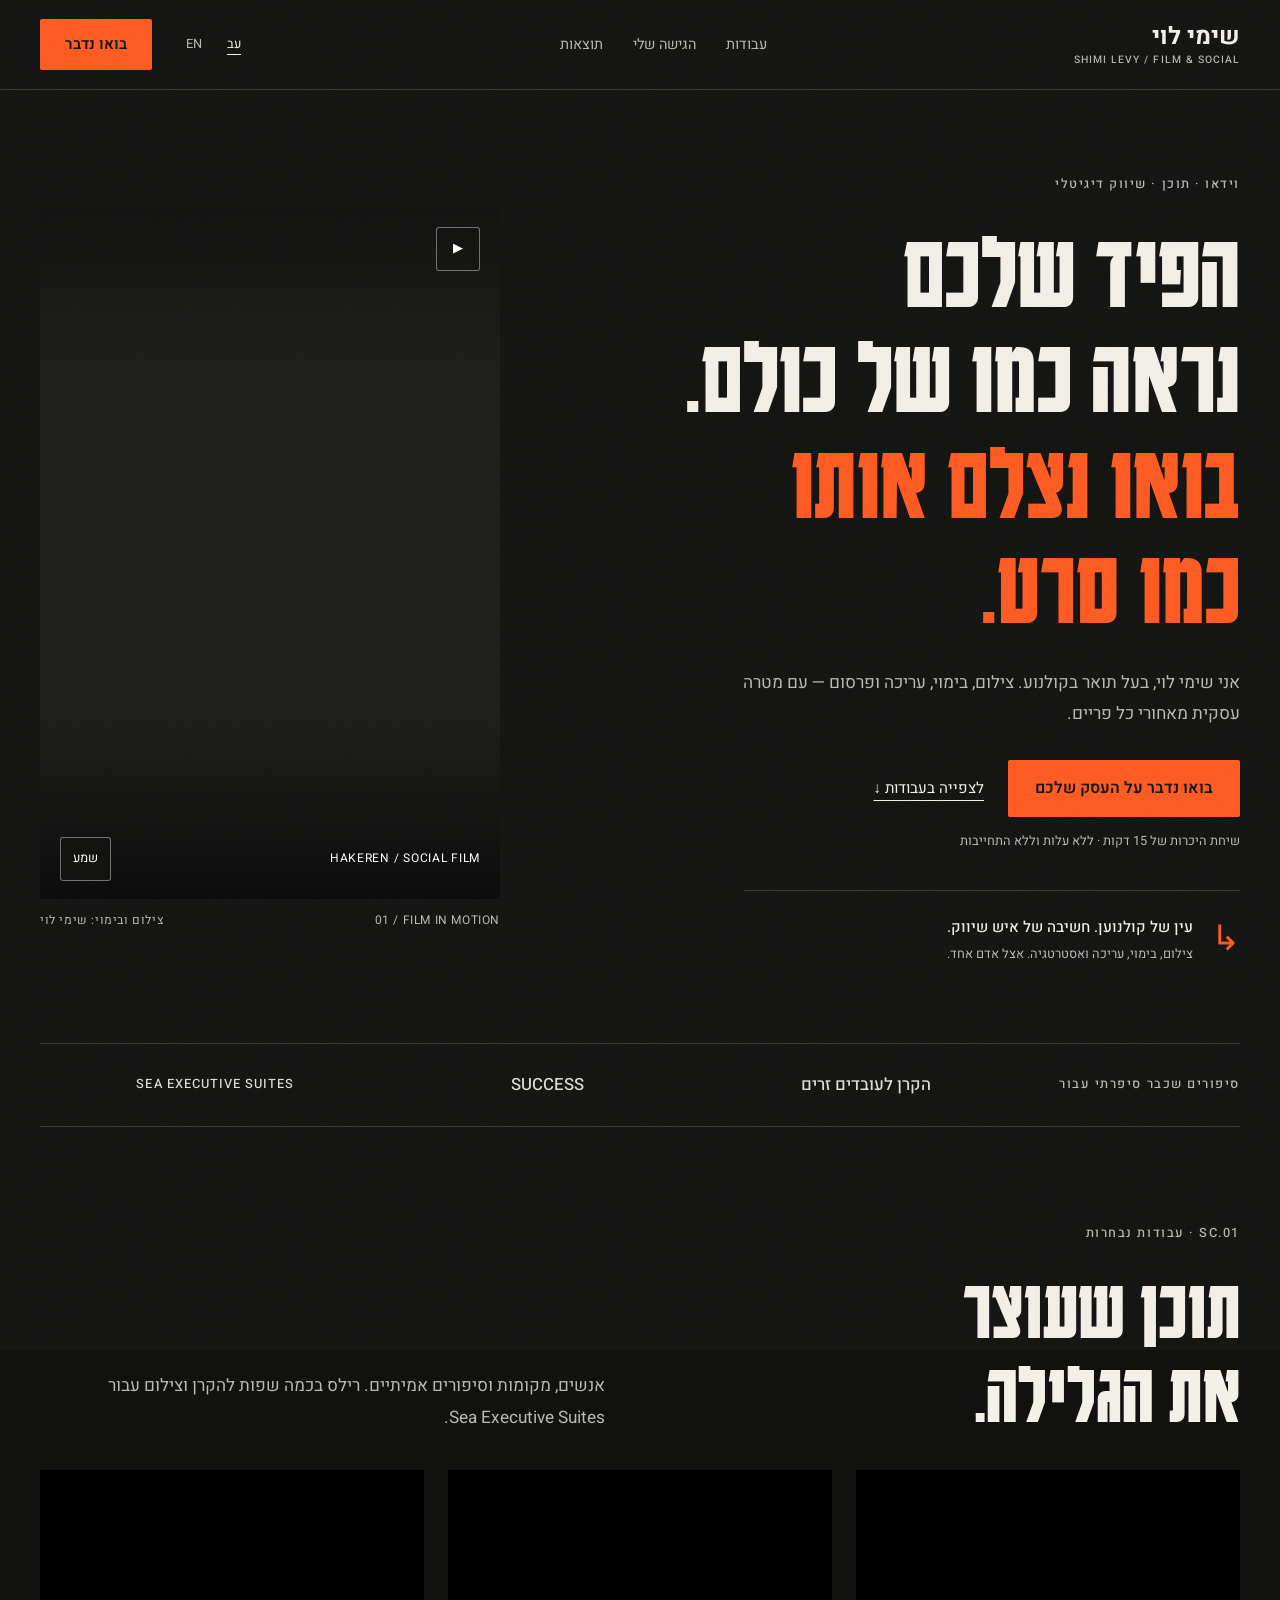
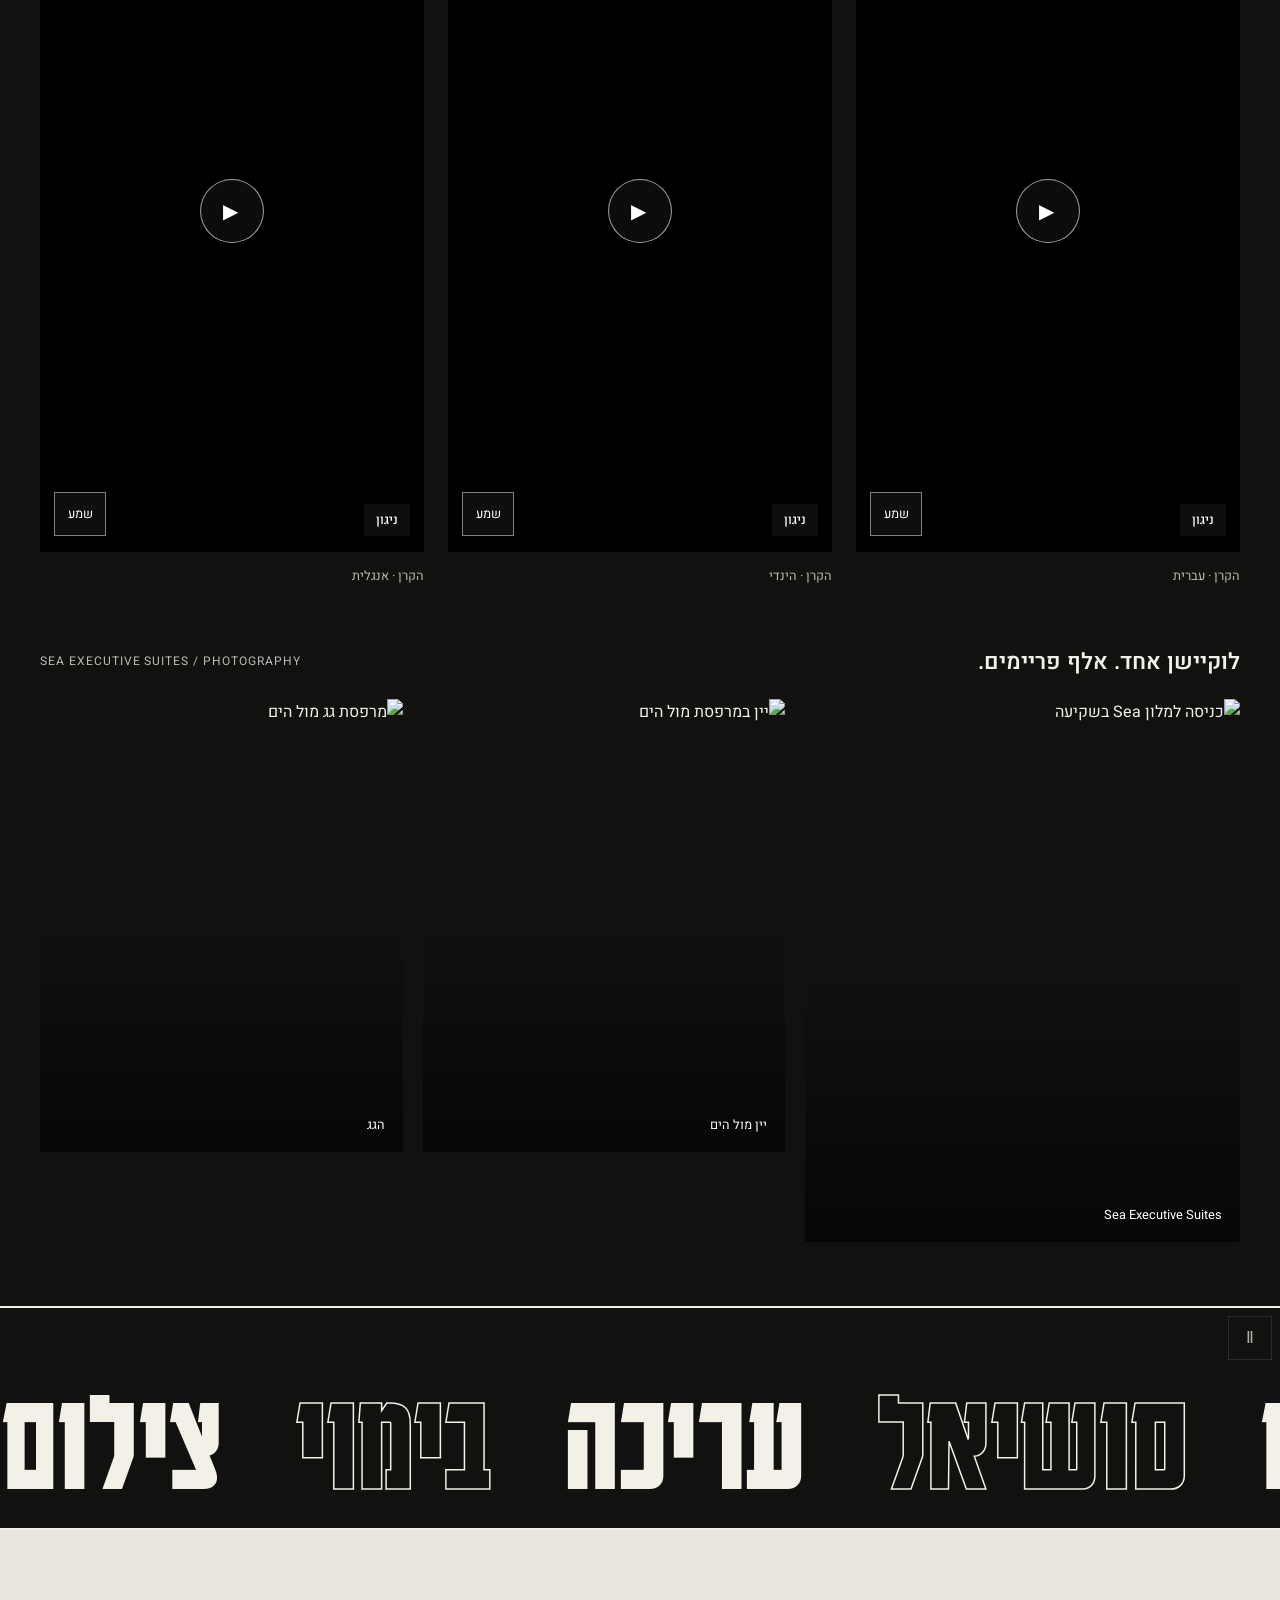
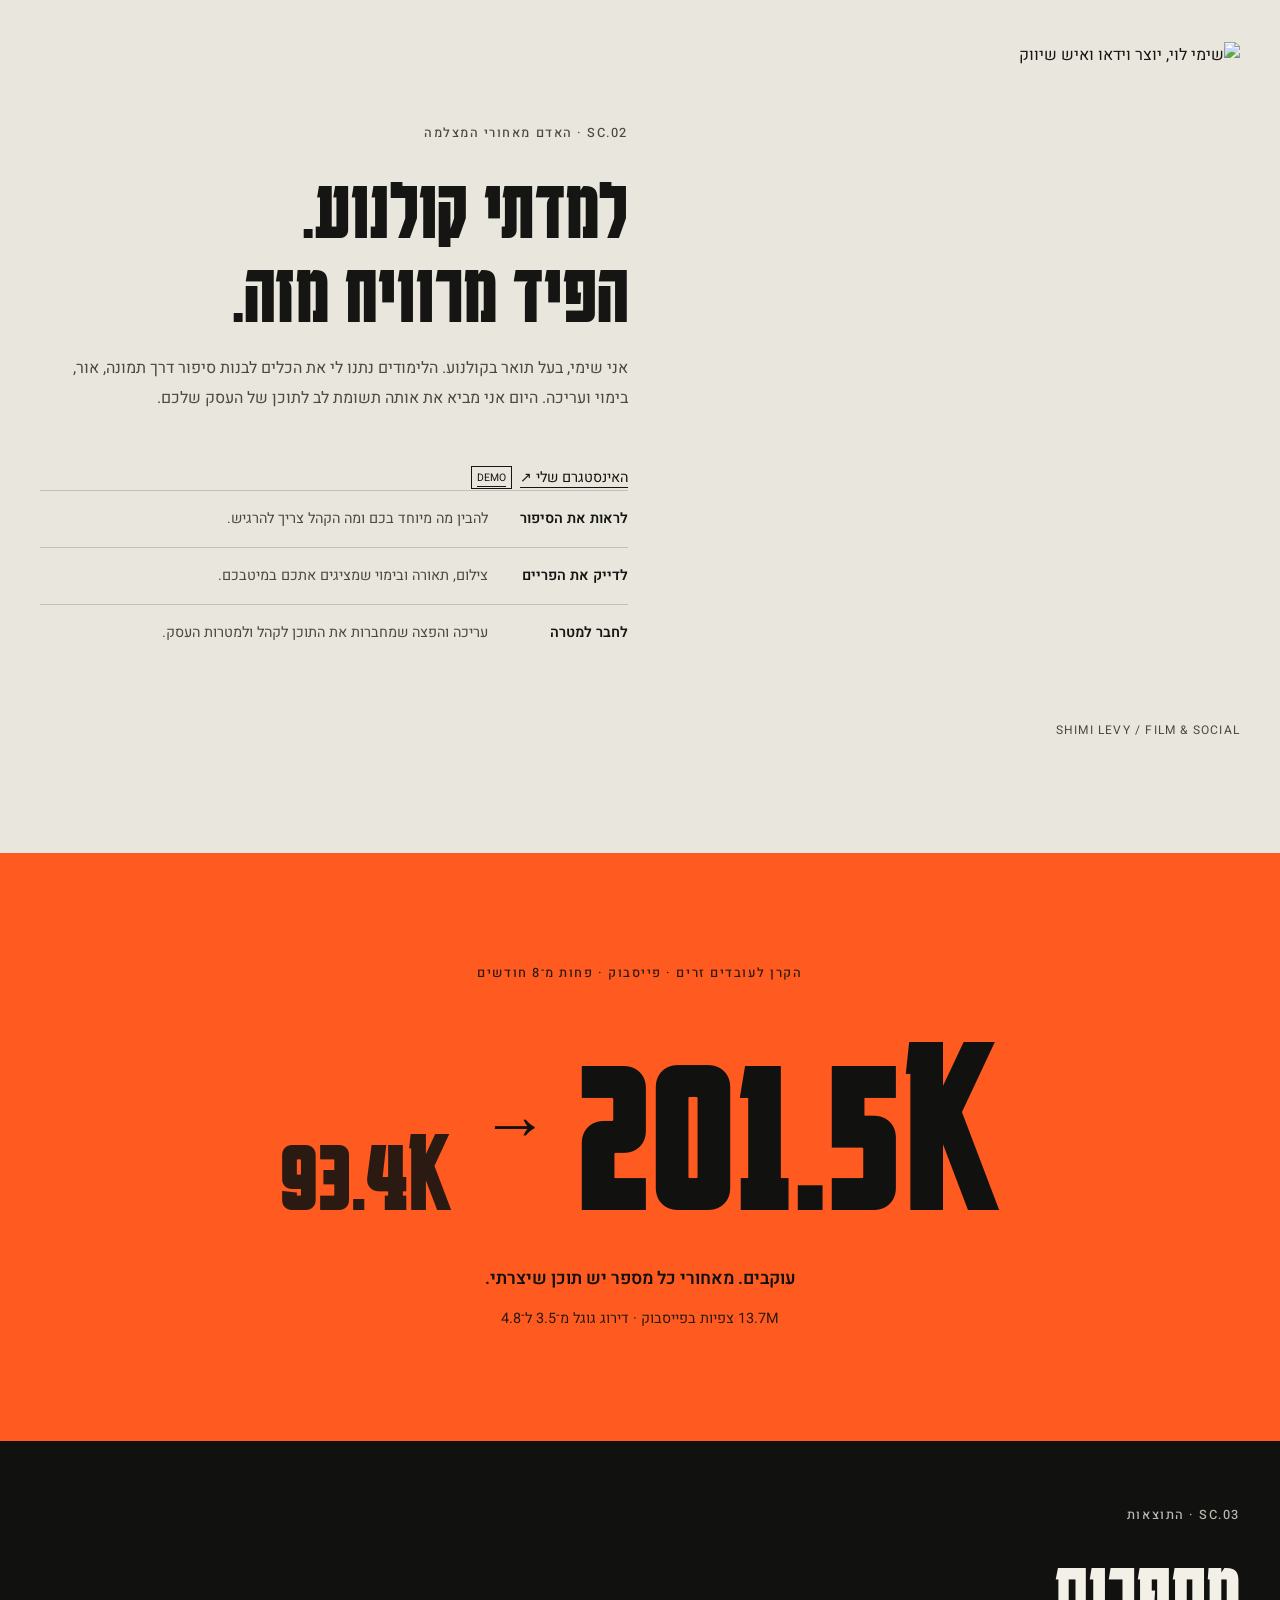
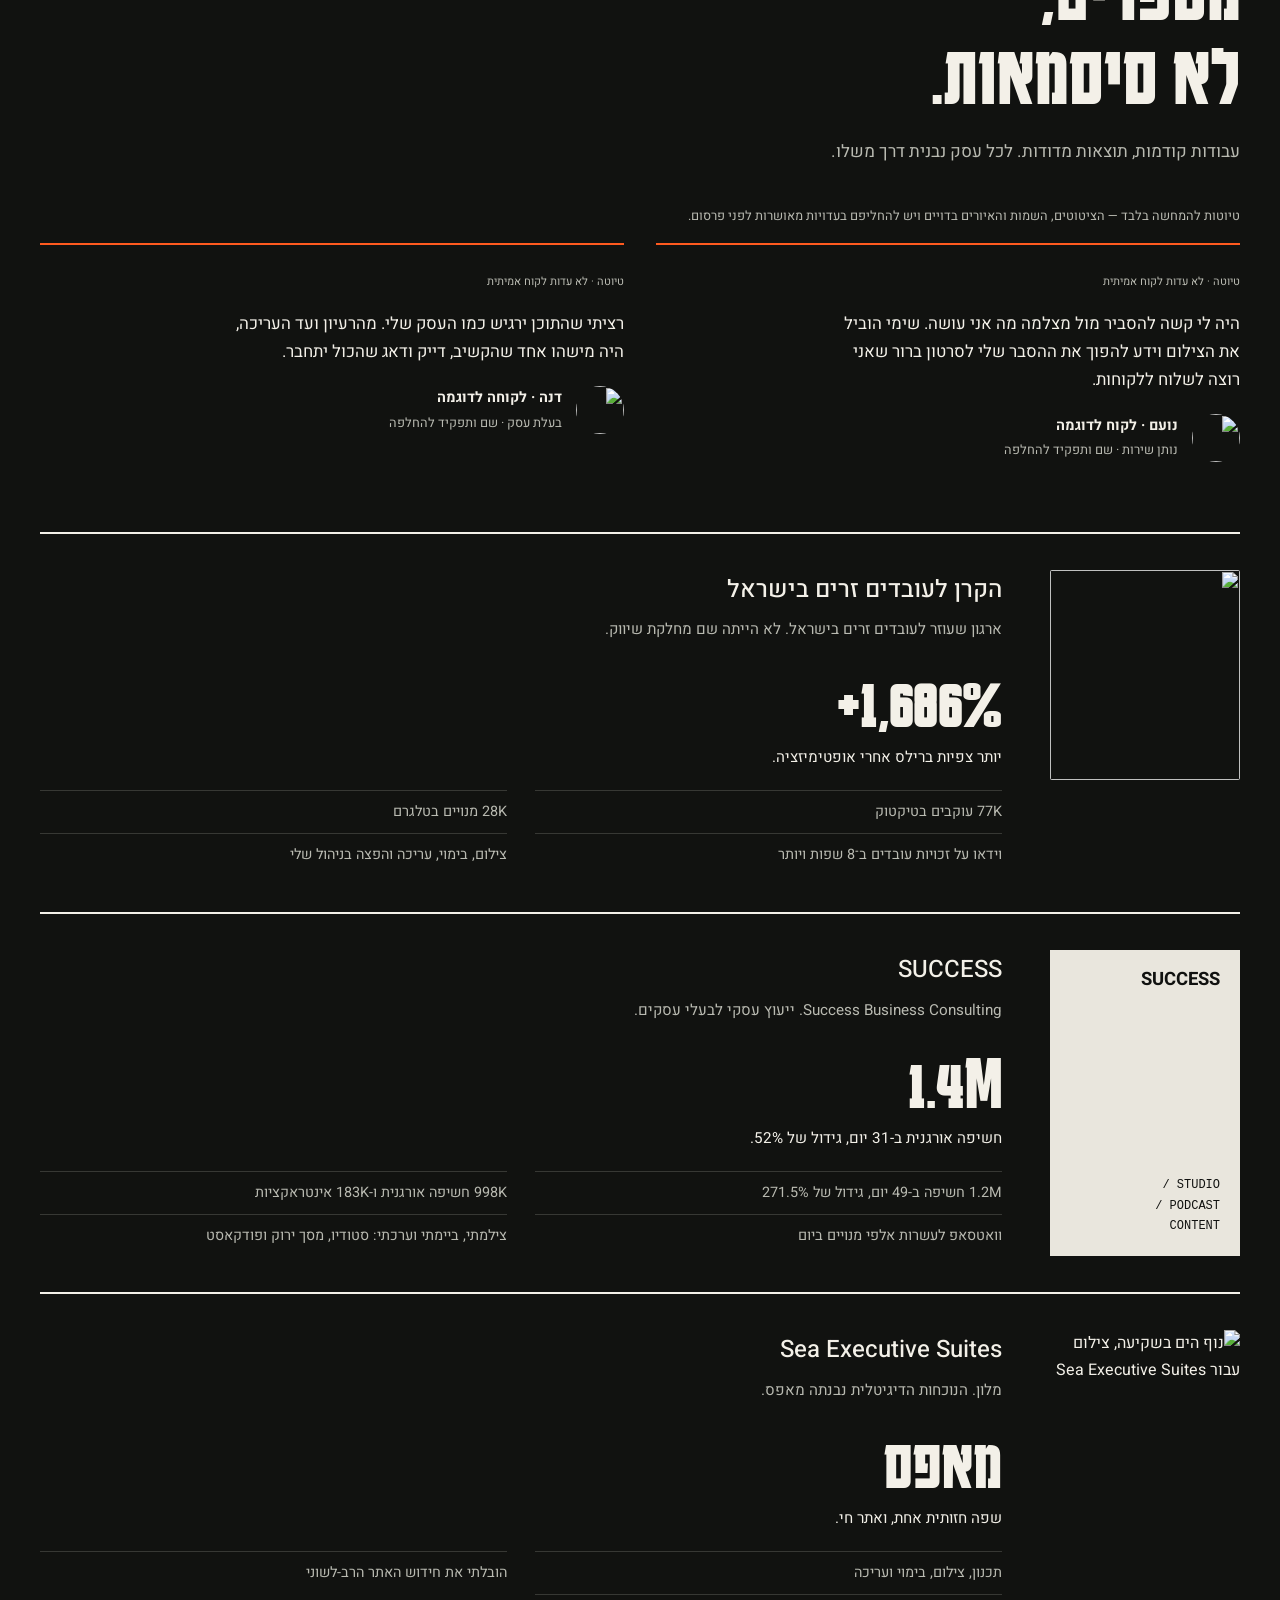
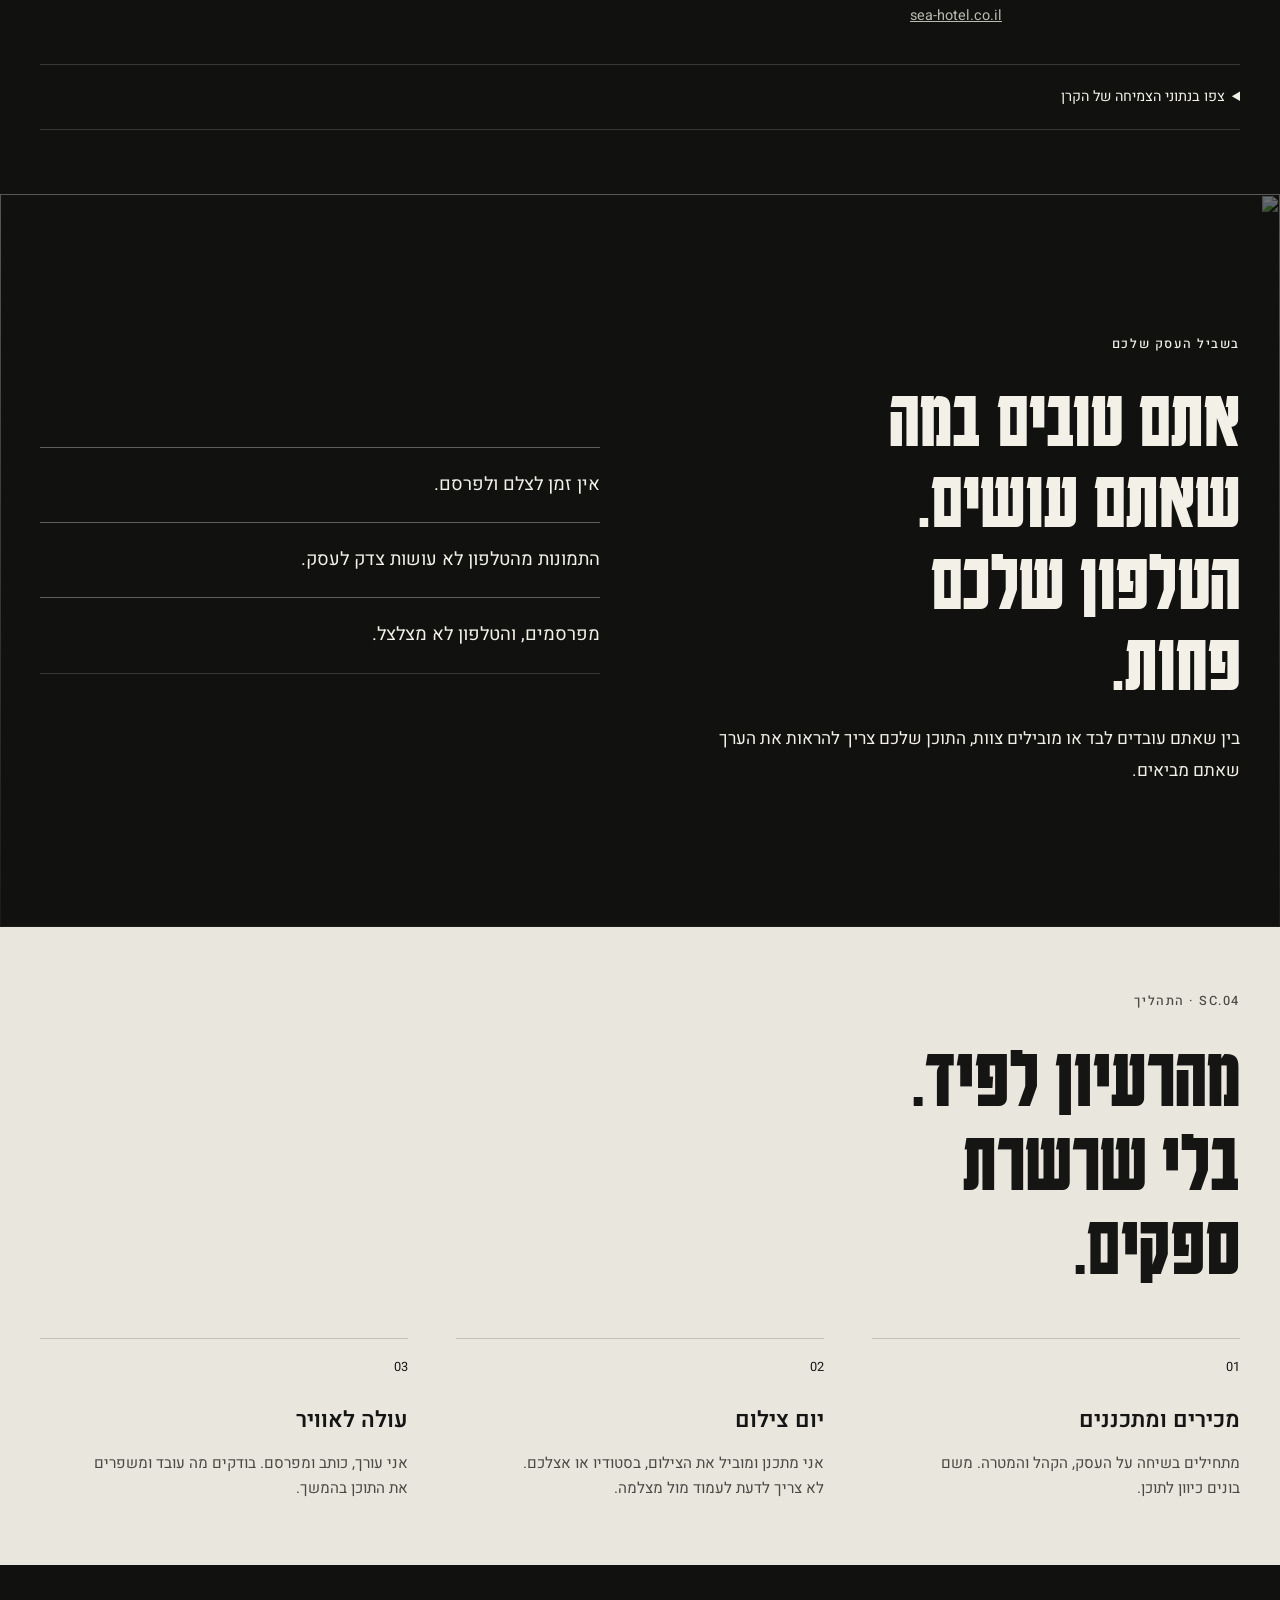
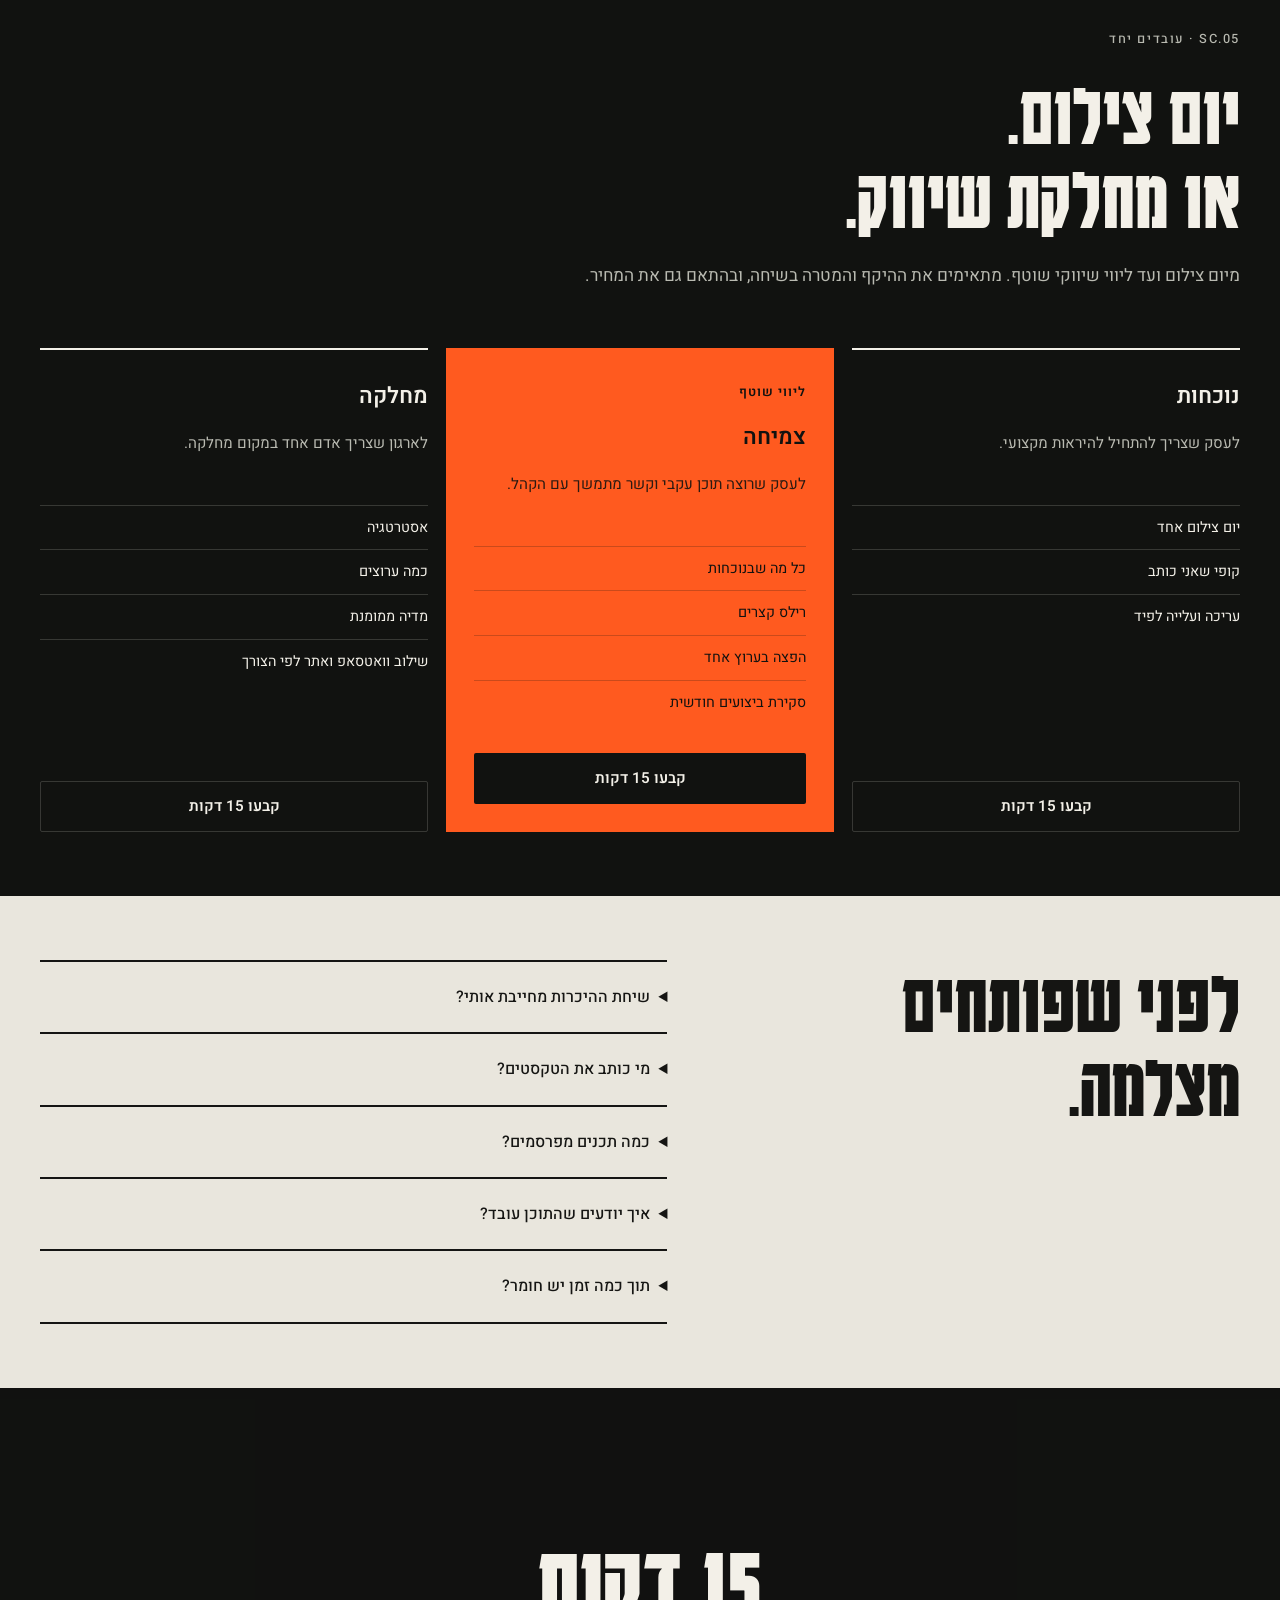
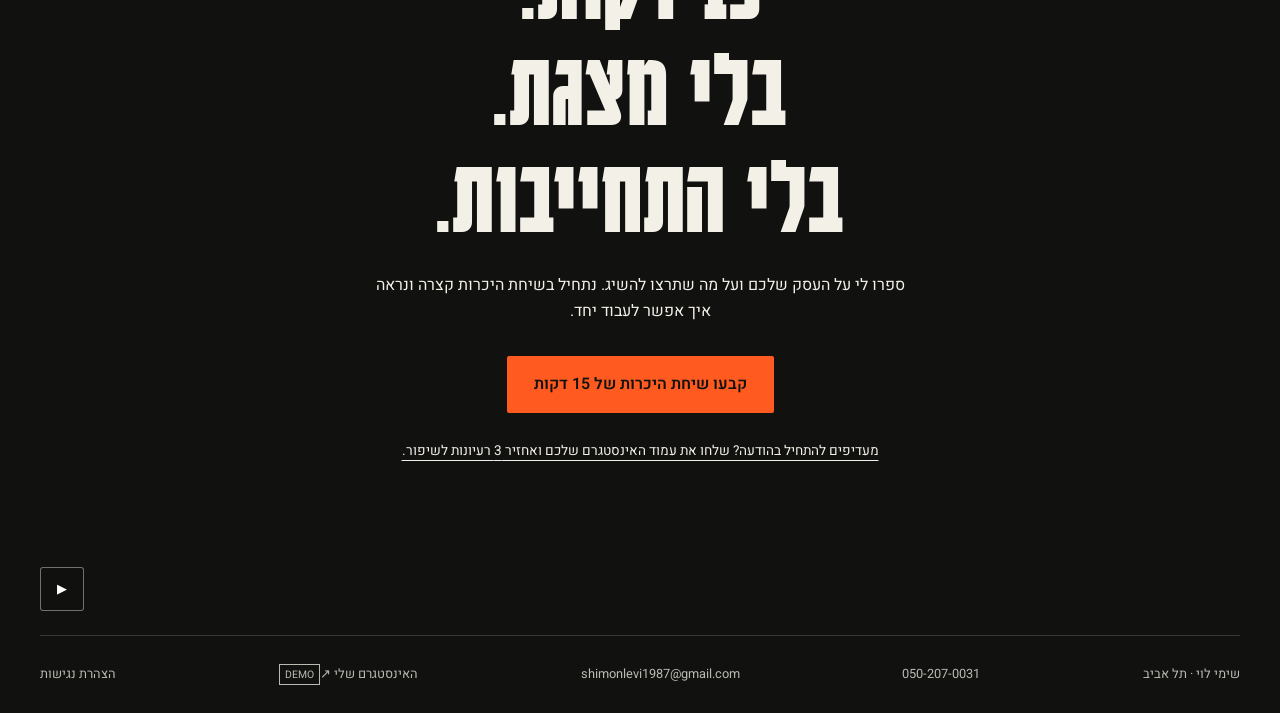
==== index.html @ 393f108b "Add bilingual cinematic portfolio landing page" ====
<!DOCTYPE html>
<html lang="he" dir="rtl">
  <head>
    <meta charset="utf-8" />
    <meta name="viewport" content="width=device-width, initial-scale=1" />
    <title>שימי לוי — בואו נצלם את הפיד כמו סרט</title>
    <meta
      name="description"
      content="שימי לוי, בעל תואר בקולנוע. וידאו איכותי ושיווק דיגיטלי לעצמאים, עסקים וארגונים. קבעו שיחת היכרות של 15 דקות."
    />
    <meta property="og:title" content="שימי לוי — בואו נצלם את הפיד כמו סרט" />
    <meta property="og:description" content="בעל תואר בקולנוע. צילום, עריכה ושיווק לעצמאים, עסקים וארגונים. שיחת היכרות של 15 דקות." />
<!-- SITE_META_START -->
<meta property="og:image" content="https://itaydile3.github.io/shimi/assets/og.jpg" />
<meta name="twitter:image" content="https://itaydile3.github.io/shimi/assets/og.jpg" />
<meta property="og:url" content="https://itaydile3.github.io/shimi/" />
<link rel="canonical" href="https://itaydile3.github.io/shimi/" />
<link rel="apple-touch-icon" sizes="180x180" href="apple-touch-icon.png" />
<!-- SITE_META_END -->
    <meta property="og:image:width" content="1200" />
    <meta property="og:image:height" content="630" />
    <meta property="og:locale" content="he_IL" />
    <meta name="twitter:card" content="summary_large_image" />
    <script type="application/ld+json">
      {
        "@context": "https://schema.org",
        "@type": "ProfessionalService",
        "name": "שימי לוי",
        "areaServed": "תל אביב",
        "telephone": "+972502070031",
        "email": "shimonlevi1987@gmail.com"
      }
    </script>
    <link rel="icon" href="favicon.svg" type="image/svg+xml" />
    <link rel="preconnect" href="https://fonts.googleapis.com" />
    <link rel="preconnect" href="https://fonts.gstatic.com" crossorigin />
    <link
      href="https://fonts.googleapis.com/css2?family=Heebo:wght@400;500;600&family=Karantina:wght@400;700&display=swap"
      rel="stylesheet"
    />
    <link rel="preload" as="image" href="assets/hero-poster.webp" type="image/webp" />
    <link rel="stylesheet" href="styles.css?v=15" />
    <script>
      document.documentElement.classList.add("js");
      try {
        if (localStorage.getItem("shimi-lang") === "en") {
          document.documentElement.lang = "en";
          document.documentElement.dir = "ltr";
        }
      } catch (e) {}
    </script>
<!-- SITE_CONFIG_START -->
<script id="site-config" type="application/json">{"demo": true, "analytics": {"ga4Id": "G-DEMO000000", "metaPixelId": "000000000000000", "clarityId": "DEMO000000"}}</script>
<!-- SITE_CONFIG_END -->
  </head>
  <body>
    <a class="skip" href="#main" data-he="לתוכן" data-en="Skip to content">לתוכן</a>
    <header class="mast">
      <a class="brand" href="#hero"><span data-he="שימי לוי" data-en="Shimi Levy">שימי לוי</span><span class="brand-sub">SHIMI LEVY / FILM &amp; SOCIAL</span></a>
      <nav class="mast-nav" aria-label="ניווט ראשי" data-label-he="ניווט ראשי" data-label-en="Main navigation">
        <a href="#work" data-he="עבודות" data-en="Work">עבודות</a><a href="#about" data-he="הגישה שלי" data-en="My approach">הגישה שלי</a><a href="#cases" data-he="תוצאות" data-en="Results">תוצאות</a>
      </nav>
      <div class="mast-tools">
        <div class="lang" role="group" aria-label="שפה">
          <button type="button" data-set-lang="he" aria-pressed="true">עב</button>
          <button type="button" data-set-lang="en" aria-pressed="false">EN</button>
        </div>
        <a class="btn js-wa" data-wa="mast" data-he="בואו נדבר" data-en="Let’s talk">בואו נדבר</a>
      </div>
    </header>
    <p id="lang-status" class="sr" aria-live="polite"></p>

    <main id="main">
      <section class="hero wrap" id="hero">
        <div class="hero-copy">
          <p class="kicker" data-he="וידאו · תוכן · שיווק דיגיטלי" data-en="VIDEO · CONTENT · DIGITAL MARKETING">וידאו · תוכן · שיווק דיגיטלי</p>
          <h1><span data-he="הפיד שלכם" data-en="Your feed looks">הפיד שלכם</span><span data-he="נראה כמו של כולם." data-en="like everyone else’s.">נראה כמו של כולם.</span><span class="accent-text" data-he="בואו נצלם אותו
כמו סרט." data-en="Let’s shoot it
like a film.">בואו נצלם אותו
כמו סרט.</span></h1>
          <p class="lede" data-he="אני שימי לוי, בעל תואר בקולנוע. צילום, בימוי, עריכה ופרסום — עם מטרה עסקית מאחורי כל פריים." data-en="I’m Shimi Levy, a cinema graduate. Filming, directing, editing, and publishing, with a business goal behind every frame.">אני שימי לוי, בעל תואר בקולנוע. צילום, בימוי, עריכה ופרסום — עם מטרה עסקית מאחורי כל פריים.</p>
          <div class="hero-actions">
            <a class="btn btn-lg js-wa" data-wa="hero" data-he="בואו נדבר על העסק שלכם" data-en="Let’s talk about your business">בואו נדבר על העסק שלכם</a>
            <a class="text-link" href="#work" data-he="לצפייה בעבודות ↓" data-en="Explore the work ↓">לצפייה בעבודות ↓</a>
          </div>
          <p class="micro" data-he="שיחת היכרות של 15 דקות · ללא עלות וללא התחייבות" data-en="A free 15-minute introduction · No commitment">שיחת היכרות של 15 דקות · ללא עלות וללא התחייבות</p>
          <div class="hero-credential"><span class="frame-mark" aria-hidden="true">↳</span><div><strong data-he="עין של קולנוען. חשיבה של איש שיווק." data-en="A filmmaker’s eye. A marketer’s mindset.">עין של קולנוען. חשיבה של איש שיווק.</strong><span data-he="צילום, בימוי, עריכה ואסטרטגיה. אצל אדם אחד." data-en="Filming, directing, editing, and strategy. With one person.">צילום, בימוי, עריכה ואסטרטגיה. אצל אדם אחד.</span></div></div>
        </div>
        <figure class="hero-feature">
          <div class="hero-media">
            <video id="reel" autoplay muted loop playsinline preload="metadata" poster="assets/hero-poster.webp" width="640" height="1138" aria-label="מתוך עבודת וידאו להקרן" data-label-he="מתוך עבודת וידאו להקרן" data-label-en="Selected video work for Hakeren"><source src="assets/hero.mp4" type="video/mp4" /></video>
            <div class="media-top"><span class="rec" aria-hidden="true">REC <time id="tc">00:00:00:00</time></span><button type="button" id="hero-play" class="media-button" aria-pressed="false" data-label-he="השהיית סרטון" data-label-en="Pause video" aria-label="השהיית סרטון">Ⅱ</button></div>
            <div class="media-bottom"><span>HAKEREN / SOCIAL FILM</span><button type="button" id="sound" class="media-button" aria-pressed="false">שמע</button></div>
          </div>
          <figcaption><span>01 / FILM IN MOTION</span><span data-he="צילום ובימוי: שימי לוי" data-en="Filming &amp; direction: Shimi Levy">צילום ובימוי: שימי לוי</span></figcaption>
        </figure>
      </section>
      <div class="client-strip wrap">
        <span class="kicker" data-he="סיפורים שכבר סיפרתי עבור" data-en="STORIES CREATED FOR">סיפורים שכבר סיפרתי עבור</span>
        <div class="client-names"><span data-he="הקרן לעובדים זרים" data-en="Hakeren">הקרן לעובדים זרים</span><span>SUCCESS</span><span>SEA EXECUTIVE SUITES</span></div>
      </div>

      <section class="band work-section" id="work">
        <div class="wrap">
          <p class="kicker" data-he="SC.01 · עבודות נבחרות" data-en="SC.01 · SELECTED WORK">SC.01 · עבודות נבחרות</p><h2 class="reveal" data-he="תוכן שעוצר
את הגלילה." data-en="Made to stop
the scroll.">תוכן שעוצר
את הגלילה.</h2>
          <p class="section-lede" data-he="אנשים, מקומות וסיפורים אמיתיים. רילס בכמה שפות להקרן וצילום עבור Sea Executive Suites." data-en="Real people, places, and stories. Multilingual reels for Hakeren and photography for Sea Executive Suites.">אנשים, מקומות וסיפורים אמיתיים. רילס בכמה שפות להקרן וצילום עבור Sea Executive Suites.</p>
        </div>
        <div class="reels">
          <figure class="reveal" style="--i:0">
            <div class="reel-player" data-reel="01">
            <video src="assets/reel.mp4" poster="assets/reel-poster.webp" width="480" height="854" controls muted playsinline preload="none" aria-label="ריל להקרן בעברית" data-label-he="ריל להקרן בעברית" data-label-en="A Hebrew reel for Hakeren"></video>
              <button class="reel-toggle" type="button" aria-label="ניגון סרטון" hidden><span class="play-symbol" aria-hidden="true">▶</span><span class="reel-status" aria-hidden="true">ניגון</span></button>
              <button class="reel-sound" type="button" aria-label="הפעלת שמע" aria-pressed="false" hidden>שמע</button>
            </div>
            <figcaption data-he="הקרן · עברית" data-en="Hakeren · Hebrew">הקרן · עברית</figcaption>
          </figure>
          <figure class="reveal" style="--i:1">
            <div class="reel-player" data-reel="02">
            <video src="assets/reel-2.mp4" poster="assets/reel-2.webp" width="480" height="854" controls muted playsinline preload="none" aria-label="ריל להקרן בהינדי" data-label-he="ריל להקרן בהינדי" data-label-en="A Hindi reel for Hakeren"></video>
              <button class="reel-toggle" type="button" aria-label="ניגון סרטון" hidden><span class="play-symbol" aria-hidden="true">▶</span><span class="reel-status" aria-hidden="true">ניגון</span></button>
              <button class="reel-sound" type="button" aria-label="הפעלת שמע" aria-pressed="false" hidden>שמע</button>
            </div>
            <figcaption data-he="הקרן · הינדי" data-en="Hakeren · Hindi">הקרן · הינדי</figcaption>
          </figure>
          <figure class="reveal" style="--i:2">
            <div class="reel-player" data-reel="03">
            <video src="assets/reel-3.mp4" poster="assets/reel-3.webp" width="480" height="854" controls muted playsinline preload="none" aria-label="ריל להקרן באנגלית" data-label-he="ריל להקרן באנגלית" data-label-en="An English reel for Hakeren"></video>
              <button class="reel-toggle" type="button" aria-label="ניגון סרטון" hidden><span class="play-symbol" aria-hidden="true">▶</span><span class="reel-status" aria-hidden="true">ניגון</span></button>
              <button class="reel-sound" type="button" aria-label="הפעלת שמע" aria-pressed="false" hidden>שמע</button>
            </div>
            <figcaption data-he="הקרן · אנגלית" data-en="Hakeren · English">הקרן · אנגלית</figcaption>
          </figure>
        </div>
        <div class="work-divider wrap"><h3 data-he="לוקיישן אחד. אלף פריימים." data-en="One location. A thousand frames.">לוקיישן אחד. אלף פריימים.</h3><span>SEA EXECUTIVE SUITES / PHOTOGRAPHY</span></div>
        <div class="bento">
          <figure class="bento-tall reveal" style="--i:0">
            <img src="assets/sunset-arrival.webp" width="936" height="1400" loading="lazy" decoding="async" alt="כניסה למלון Sea בשקיעה" data-alt-he="כניסה למלון Sea בשקיעה" data-alt-en="The Sea hotel entrance at sunset" />
            <figcaption>Sea Executive Suites</figcaption>
          </figure>
          <figure class="reveal" style="--i:1">
            <img src="assets/wine-sea.webp" width="933" height="1400" loading="lazy" decoding="async" alt="יין במרפסת מול הים" data-alt-he="יין במרפסת מול הים" data-alt-en="Wine on a balcony facing the sea" />
            <figcaption data-he="יין מול הים" data-en="Wine with a sea view">יין מול הים</figcaption>
          </figure>
          <figure class="reveal" style="--i:2">
            <img src="assets/rooftop.webp" width="1200" height="895" loading="lazy" decoding="async" alt="מרפסת גג מול הים" data-alt-he="מרפסת גג מול הים" data-alt-en="A rooftop terrace facing the sea" />
            <figcaption data-he="הגג" data-en="The roof">הגג</figcaption>
          </figure>
        </div>

      </section>

      <div class="ticker" id="ticker">
        <div class="ticker-track" aria-hidden="true"><div class="ticker-group"><span data-he="צילום" data-en="FILMING">צילום</span><span data-he="בימוי" data-en="DIRECTING">בימוי</span><span data-he="עריכה" data-en="EDITING">עריכה</span><span data-he="סושיאל" data-en="SOCIAL">סושיאל</span></div><div class="ticker-group"><span data-he="צילום" data-en="FILMING">צילום</span><span data-he="בימוי" data-en="DIRECTING">בימוי</span><span data-he="עריכה" data-en="EDITING">עריכה</span><span data-he="סושיאל" data-en="SOCIAL">סושיאל</span></div></div>
        <button type="button" id="ticker-toggle" class="ticker-toggle" aria-label="עצירת הטקסט הנע" aria-pressed="false" hidden>Ⅱ</button>
      </div>

      <section class="band craft on-paper" id="about">
        <div class="wrap craft-grid">
          <figure class="craft-image reveal"><img src="assets/Shimi-Profile.jpeg" width="1536" height="2048" loading="lazy" decoding="async" alt="שימי לוי, יוצר וידאו ואיש שיווק" data-alt-he="שימי לוי, יוצר וידאו ואיש שיווק" data-alt-en="Shimi Levy, video creator and marketer" /><figcaption>SHIMI LEVY / FILM &amp; SOCIAL</figcaption></figure>
          <div class="craft-copy">
            <p class="kicker" data-he="SC.02 · האדם מאחורי המצלמה" data-en="SC.02 · BEHIND THE CAMERA">SC.02 · האדם מאחורי המצלמה</p><h2 class="reveal" data-he="למדתי קולנוע.
הפיד מרוויח מזה." data-en="Trained in cinema.
Built for your feed.">למדתי קולנוע.
הפיד מרוויח מזה.</h2><p class="section-lede" data-he="אני שימי, בעל תואר בקולנוע. הלימודים נתנו לי את הכלים לבנות סיפור דרך תמונה, אור, בימוי ועריכה. היום אני מביא את אותה תשומת לב לתוכן של העסק שלכם." data-en="I’m Shimi, a cinema graduate. My degree gave me the tools to tell stories through images, lighting, direction, and editing. Today I bring that same attention to your business’s content.">אני שימי, בעל תואר בקולנוע. הלימודים נתנו לי את הכלים לבנות סיפור דרך תמונה, אור, בימוי ועריכה. היום אני מביא את אותה תשומת לב לתוכן של העסק שלכם.</p>
<!-- INSTAGRAM_ABOUT_START -->
<a class="instagram-link" href="#about" data-instagram="https://instagram.example/shimi"><span data-he="האינסטגרם שלי ↗" data-en="My Instagram ↗">האינסטגרם שלי ↗</span><span class="demo-label">DEMO</span></a>
<!-- INSTAGRAM_ABOUT_END -->
            <dl class="craft-details">
              <div><dt><span data-he="לראות את הסיפור" data-en="Find the story">לראות את הסיפור</span></dt><dd><span data-he="להבין מה מיוחד בכם ומה הקהל צריך להרגיש." data-en="Understand what makes you different and what your audience should feel.">להבין מה מיוחד בכם ומה הקהל צריך להרגיש.</span></dd></div>
              <div><dt><span data-he="לדייק את הפריים" data-en="Craft the frame">לדייק את הפריים</span></dt><dd><span data-he="צילום, תאורה ובימוי שמציגים אתכם במיטבכם." data-en="Filming, lighting, and direction that show you at your best.">צילום, תאורה ובימוי שמציגים אתכם במיטבכם.</span></dd></div>
              <div><dt><span data-he="לחבר למטרה" data-en="Give it a purpose">לחבר למטרה</span></dt><dd><span data-he="עריכה והפצה שמחברות את התוכן לקהל ולמטרות העסק." data-en="Editing and distribution that connect the content to your audience and business goals.">עריכה והפצה שמחברות את התוכן לקהל ולמטרות העסק.</span></dd></div>
            </dl>
          </div>
        </div>
      </section>

      <section class="proof on-accent" id="proof" aria-label="תוצאות" data-label-he="תוצאות" data-label-en="Results">
        <div class="wrap">
          <p class="kicker" data-he="הקרן לעובדים זרים · פייסבוק · פחות מ־8 חודשים" data-en="HAKEREN · FACEBOOK · UNDER 8 MONTHS">הקרן לעובדים זרים · פייסבוק · פחות מ־8 חודשים</p>
          <p class="mega" dir="ltr"><span class="num num-before">93.4K</span><span class="growth-arrow" aria-hidden="true">→</span><span class="sr" data-he="עלייה ל־" data-en="grew to">עלייה ל־</span><span class="num" data-count-to="201.5" data-count-suffix="K"><span data-count-value aria-hidden="true">201.5K</span><span class="sr">201.5K</span></span></p>
          <p class="proof-caption" data-he="עוקבים. מאחורי כל מספר יש תוכן שיצרתי." data-en="Followers. Behind the numbers: content I created.">עוקבים. מאחורי כל מספר יש תוכן שיצרתי.</p>
          <p class="proof-note" data-he="13.7M צפיות בפייסבוק · דירוג גוגל מ־3.5 ל־4.8" data-en="13.7M Facebook views · Google rating from 3.5 to 4.8">13.7M צפיות בפייסבוק · דירוג גוגל מ־3.5 ל־4.8</p>
        </div>
      </section>

      <section class="band" id="cases">
        <div class="wrap">
          <p class="kicker" data-he="SC.03 · התוצאות" data-en="SC.03 · THE RESULTS">SC.03 · התוצאות</p><h2 class="reveal" data-he="מספרים,
לא סיסמאות." data-en="Numbers.
No slogans.">מספרים,
לא סיסמאות.</h2><p class="section-lede" data-he="עבודות קודמות, תוצאות מדודות. לכל עסק נבנית דרך משלו." data-en="Past work, measured results. Every business needs its own approach.">עבודות קודמות, תוצאות מדודות. לכל עסק נבנית דרך משלו.</p>
<!-- TESTIMONIALS_START -->
<div class="testimonial-section"><p class="testimonial-disclosure" data-he="טיוטות להמחשה בלבד — הציטוטים, השמות והאיורים בדויים ויש להחליפם בעדויות מאושרות לפני פרסום." data-en="Illustrative drafts only. Quotes, names, and portraits are placeholders; replace them with approved client testimonials before publishing.">טיוטות להמחשה בלבד — הציטוטים, השמות והאיורים בדויים ויש להחליפם בעדויות מאושרות לפני פרסום.</p><div class="testimonial-grid"><figure class="testimonial reveal" style="--i:0"><span class="testimonial-draft" data-he="טיוטה · לא עדות לקוח אמיתית" data-en="DRAFT · NOT AN ACTUAL CLIENT TESTIMONIAL">טיוטה · לא עדות לקוח אמיתית</span><blockquote><p data-he="היה לי קשה להסביר מול מצלמה מה אני עושה. שימי הוביל את הצילום וידע להפוך את ההסבר שלי לסרטון ברור שאני רוצה לשלוח ללקוחות." data-en="I struggled to explain what I do on camera. Shimi guided the shoot and turned my explanation into a clear video I’d want to send to clients.">היה לי קשה להסביר מול מצלמה מה אני עושה. שימי הוביל את הצילום וידע להפוך את ההסבר שלי לסרטון ברור שאני רוצה לשלוח ללקוחות.</p></blockquote><figcaption><img src="assets/demo-client-a.svg" width="48" height="48" loading="lazy" alt="" /><div class="testimonial-person"><strong data-he="נועם · לקוח לדוגמה" data-en="Noam · Demo client">נועם · לקוח לדוגמה</strong><span class="testimonial-role" data-he="נותן שירות · שם ותפקיד להחלפה" data-en="Service professional · Replace name and role">נותן שירות · שם ותפקיד להחלפה</span></div></figcaption></figure>
<figure class="testimonial reveal" style="--i:1"><span class="testimonial-draft" data-he="טיוטה · לא עדות לקוח אמיתית" data-en="DRAFT · NOT AN ACTUAL CLIENT TESTIMONIAL">טיוטה · לא עדות לקוח אמיתית</span><blockquote><p data-he="רציתי שהתוכן ירגיש כמו העסק שלי. מהרעיון ועד העריכה, היה מישהו אחד שהקשיב, דייק ודאג שהכול יתחבר." data-en="I wanted the content to feel like my business. From the idea to the edit, one person listened, refined the details, and brought it all together.">רציתי שהתוכן ירגיש כמו העסק שלי. מהרעיון ועד העריכה, היה מישהו אחד שהקשיב, דייק ודאג שהכול יתחבר.</p></blockquote><figcaption><img src="assets/demo-client-b.svg" width="48" height="48" loading="lazy" alt="" /><div class="testimonial-person"><strong data-he="דנה · לקוחה לדוגמה" data-en="Dana · Demo client">דנה · לקוחה לדוגמה</strong><span class="testimonial-role" data-he="בעלת עסק · שם ותפקיד להחלפה" data-en="Business owner · Replace name and role">בעלת עסק · שם ותפקיד להחלפה</span></div></figcaption></figure></div></div>
<!-- TESTIMONIALS_END -->
          <article class="case reveal">
            <img class="case-thumb" src="assets/reel-poster.webp" width="480" height="854" loading="lazy" decoding="async" alt="" />
            <div>
              <p class="case-client" data-he="הקרן לעובדים זרים בישראל" data-en="Hakeren – Israel Foreign Workers Fund">הקרן לעובדים זרים בישראל</p>
              <p class="case-who" data-he="ארגון שעוזר לעובדים זרים בישראל. לא הייתה שם מחלקת שיווק." data-en="An organization that helps foreign workers in Israel. There was no marketing department.">ארגון שעוזר לעובדים זרים בישראל. לא הייתה שם מחלקת שיווק.</p>
              <p class="case-num" dir="ltr">+1,686%</p>
              <p class="case-lead" data-he="יותר צפיות ברילס אחרי אופטימיזציה." data-en="More Reel views after optimization.">יותר צפיות ברילס אחרי אופטימיזציה.</p>
              <ul class="case-points">
                <li data-he="77K עוקבים בטיקטוק" data-en="77K TikTok followers">77K עוקבים בטיקטוק</li>
                <li data-he="28K מנויים בטלגרם" data-en="28K Telegram subscribers">28K מנויים בטלגרם</li>
                <li data-he="וידאו על זכויות עובדים ב־8 שפות ויותר" data-en="Workers’ rights videos in 8+ languages">וידאו על זכויות עובדים ב־8 שפות ויותר</li>
                <li data-he="צילום, בימוי, עריכה והפצה בניהול שלי" data-en="Filming, directing, editing, and distribution led by me">צילום, בימוי, עריכה והפצה בניהול שלי</li>
              </ul>
            </div>
          </article>
          <article class="case reveal">
            <div class="case-stamp" aria-hidden="true"><span>SUCCESS</span><span>STUDIO /<br>PODCAST /<br>CONTENT</span></div>
            <div>
              <p class="case-client">SUCCESS</p>
              <p class="case-who" data-he="Success Business Consulting. ייעוץ עסקי לבעלי עסקים." data-en="Success Business Consulting. Business advice for business owners.">Success Business Consulting. ייעוץ עסקי לבעלי עסקים.</p>
              <p class="case-num" dir="ltr">1.4M</p>
              <p class="case-lead" data-he="חשיפה אורגנית ב-31 יום, גידול של 52%." data-en="Organic reach in 31 days, up 52%.">חשיפה אורגנית ב-31 יום, גידול של 52%.</p>
              <ul class="case-points">
                <li data-he="1.2M חשיפה ב-49 יום, גידול של 271.5%" data-en="1.2M reach in 49 days, up 271.5%">1.2M חשיפה ב-49 יום, גידול של 271.5%</li>
                <li data-he="998K חשיפה אורגנית ו-183K אינטראקציות" data-en="998K organic reach and 183K engagements">998K חשיפה אורגנית ו-183K אינטראקציות</li>
                <li data-he="וואטסאפ לעשרות אלפי מנויים ביום" data-en="WhatsApp to tens of thousands of subscribers a day">וואטסאפ לעשרות אלפי מנויים ביום</li>
                <li data-he="צילמתי, ביימתי וערכתי: סטודיו, מסך ירוק ופודקאסט" data-en="I shot, directed, and edited: studio, green screen, and podcast">צילמתי, ביימתי וערכתי: סטודיו, מסך ירוק ופודקאסט</li>
              </ul>
            </div>
          </article>
          <article class="case reveal">
            <img class="case-thumb" src="assets/mediterranean.webp" width="1200" height="1212" loading="lazy" decoding="async" alt="נוף הים בשקיעה, צילום עבור Sea Executive Suites" data-alt-he="נוף הים בשקיעה, צילום עבור Sea Executive Suites" data-alt-en="Sunset over the Mediterranean, photographed for Sea Executive Suites" />
            <div>
              <p class="case-client">Sea Executive Suites</p>
              <p class="case-who" data-he="מלון. הנוכחות הדיגיטלית נבנתה מאפס." data-en="A hotel. The digital presence was built from zero.">מלון. הנוכחות הדיגיטלית נבנתה מאפס.</p>
              <p class="case-num" data-he="מאפס" data-en="From zero">מאפס</p>
              <p class="case-lead" data-he="שפה חזותית אחת, ואתר חי." data-en="One visual language, and a live site.">שפה חזותית אחת, ואתר חי.</p>
              <ul class="case-points">
                <li data-he="תכנון, צילום, בימוי ועריכה" data-en="Planning, filming, directing, and editing">תכנון, צילום, בימוי ועריכה</li>
                <li data-he="הובלתי את חידוש האתר הרב-לשוני" data-en="I led the multilingual website relaunch">הובלתי את חידוש האתר הרב-לשוני</li>
                <li><a href="https://www.sea-hotel.co.il">sea-hotel.co.il</a></li>
              </ul>
            </div>
          </article>
          <details class="results-evidence"><summary data-he="צפו בנתוני הצמיחה של הקרן" data-en="See Hakeren’s growth figures">צפו בנתוני הצמיחה של הקרן</summary>          <figure class="proof-frame">
            <img
              src="assets/growth.webp"
              width="1200"
              height="1200"
              loading="lazy"
              decoding="async"
              alt="לפני ואחרי: פייסבוק מ-93.4 אלף ל-201.5 אלף עוקבים, אינסטגרם מ-2.5 אלף ל-37 אלף"
              data-alt-he="לפני ואחרי: פייסבוק מ-93.4 אלף ל-201.5 אלף עוקבים, אינסטגרם מ-2.5 אלף ל-37 אלף"
              data-alt-en="Before and after: Facebook from 93.4K to 201.5K followers, Instagram from 2.5K to 37K"
            />
          </figure></details>
        </div>
      </section>

      <section class="interlude" id="problem">
        <img class="interlude-image" src="assets/studio.webp" width="1000" height="1000" loading="lazy" decoding="async" alt="" />
        <div class="wrap problem-grid">
          <div><p class="kicker" data-he="בשביל העסק שלכם" data-en="FOR YOUR BUSINESS">בשביל העסק שלכם</p><h2 class="reveal" data-he="אתם טובים במה שאתם עושים.
הטלפון שלכם פחות." data-en="You’re good at what you do.
Your phone camera? Less so.">אתם טובים במה שאתם עושים.
הטלפון שלכם פחות.</h2>
          <p class="section-lede" data-he="בין שאתם עובדים לבד או מובילים צוות, התוכן שלכם צריך להראות את הערך שאתם מביאים." data-en="Whether you work for yourself or lead a team, your content should show the value you bring.">בין שאתם עובדים לבד או מובילים צוות, התוכן שלכם צריך להראות את הערך שאתם מביאים.</p>
          </div><ul class="pains">
            <li data-he="אין זמן לצלם ולפרסם." data-en="No time to shoot or post.">אין זמן לצלם ולפרסם.</li>
            <li data-he="התמונות מהטלפון לא עושות צדק לעסק." data-en="Phone photos that don’t do the business justice.">התמונות מהטלפון לא עושות צדק לעסק.</li>
            <li data-he="מפרסמים, והטלפון לא מצלצל." data-en="You post, and the phone doesn’t ring.">מפרסמים, והטלפון לא מצלצל.</li>
          </ul>

        </div>
      </section>

      <section class="band on-paper" id="steps">
        <div class="wrap">
          <p class="kicker" data-he="SC.04 · התהליך" data-en="SC.04 · THE PROCESS">SC.04 · התהליך</p><h2 class="reveal" data-he="מהרעיון לפיד.
בלי שרשרת ספקים." data-en="From idea to feed.
One person, all the way.">מהרעיון לפיד.
בלי שרשרת ספקים.</h2>
          <ol class="steps">
            <li class="reveal" style="--i:0">
              <span class="step-no">01</span>
              <h3 data-he="מכירים ומתכננים" data-en="Meet &amp; plan">מכירים ומתכננים</h3>
              <p data-he="מתחילים בשיחה על העסק, הקהל והמטרה. משם בונים כיוון לתוכן." data-en="We start with your business, audience, and goals. Then we shape a direction for the content.">מתחילים בשיחה על העסק, הקהל והמטרה. משם בונים כיוון לתוכן.</p>
            </li>
            <li class="reveal" style="--i:1">
              <span class="step-no">02</span>
              <h3 data-he="יום צילום" data-en="Shoot day">יום צילום</h3>
              <p data-he="אני מתכנן ומוביל את הצילום, בסטודיו או אצלכם. לא צריך לדעת לעמוד מול מצלמה." data-en="I plan and direct the shoot, in the studio or at your place. You don’t need experience in front of a camera.">אני מתכנן ומוביל את הצילום, בסטודיו או אצלכם. לא צריך לדעת לעמוד מול מצלמה.</p>
            </li>
            <li class="reveal" style="--i:2">
              <span class="step-no">03</span>
              <h3 data-he="עולה לאוויר" data-en="We post and grow">עולה לאוויר</h3>
              <p data-he="אני עורך, כותב ומפרסם. בודקים מה עובד ומשפרים את התוכן בהמשך." data-en="I edit, write, and publish. We look at what works and use it to improve the next round.">אני עורך, כותב ומפרסם. בודקים מה עובד ומשפרים את התוכן בהמשך.</p>
            </li>
          </ol>
        </div>
      </section>

      <section class="band" id="packages">
        <div class="wrap">
          <p class="kicker" data-he="SC.05 · עובדים יחד" data-en="SC.05 · WORKING TOGETHER">SC.05 · עובדים יחד</p><h2 class="reveal" data-he="יום צילום.
או מחלקת שיווק." data-en="A shoot day.
Or your marketing department.">יום צילום.
או מחלקת שיווק.</h2>
          <p class="section-lede" data-he="מיום צילום ועד ליווי שיווקי שוטף. מתאימים את ההיקף והמטרה בשיחה, ובהתאם גם את המחיר." data-en="From a shoot day to ongoing marketing. We agree on the scope, goals, and price together.">מיום צילום ועד ליווי שיווקי שוטף. מתאימים את ההיקף והמטרה בשיחה, ובהתאם גם את המחיר.</p>
          <p class="packages-hint" data-he="החליקו בין האפשרויות ←" data-en="Swipe to explore the options →">החליקו בין האפשרויות ←</p>
          <div class="tiers" tabindex="0" role="region" aria-label="אפשרויות עבודה יחד" data-label-he="אפשרויות עבודה יחד" data-label-en="Ways to work together">
            <article class="tier reveal" style="--i:0">
              <h3 data-he="נוכחות" data-en="Presence">נוכחות</h3>
              <p class="tier-for" data-he="לעסק שצריך להתחיל להיראות מקצועי." data-en="For a business that needs to start looking professional.">לעסק שצריך להתחיל להיראות מקצועי.</p>
              <ul>
                <li data-he="יום צילום אחד" data-en="One shoot day">יום צילום אחד</li>
                <li data-he="קופי שאני כותב" data-en="Copy I write">קופי שאני כותב</li>
                <li data-he="עריכה ועלייה לפיד" data-en="Edit, then post to the feed">עריכה ועלייה לפיד</li>
              </ul>
              <a class="btn js-wa" data-wa="presence" data-he="קבעו 15 דקות" data-en="Book 15 minutes">קבעו 15 דקות</a>
            </article>
            <article class="tier tier-hot reveal" style="--i:1">
              <p class="hot" data-he="ליווי שוטף" data-en="ONGOING SUPPORT">ליווי שוטף</p>
              <h3 data-he="צמיחה" data-en="Growth">צמיחה</h3>
              <p class="tier-for" data-he="לעסק שרוצה תוכן עקבי וקשר מתמשך עם הקהל." data-en="For a business that wants consistent content and an ongoing connection with its audience.">לעסק שרוצה תוכן עקבי וקשר מתמשך עם הקהל.</p>
              <ul>
                <li data-he="כל מה שבנוכחות" data-en="Everything in Presence">כל מה שבנוכחות</li>
                <li data-he="רילס קצרים" data-en="Short reels">רילס קצרים</li>
                <li data-he="הפצה בערוץ אחד" data-en="Distribution on one channel">הפצה בערוץ אחד</li>
                <li data-he="סקירת ביצועים חודשית" data-en="Monthly performance review">סקירת ביצועים חודשית</li>
              </ul>
              <a class="btn js-wa" data-wa="growth" data-he="קבעו 15 דקות" data-en="Book 15 minutes">קבעו 15 דקות</a>
            </article>
            <article class="tier reveal" style="--i:2">
              <h3 data-he="מחלקה" data-en="Department">מחלקה</h3>
              <p class="tier-for" data-he="לארגון שצריך אדם אחד במקום מחלקה." data-en="For an organization that needs one person instead of a department.">לארגון שצריך אדם אחד במקום מחלקה.</p>
              <ul>
                <li data-he="אסטרטגיה" data-en="Strategy">אסטרטגיה</li>
                <li data-he="כמה ערוצים" data-en="Several channels">כמה ערוצים</li>
                <li data-he="מדיה ממומנת" data-en="Paid media">מדיה ממומנת</li>
                <li data-he="שילוב וואטסאפ ואתר לפי הצורך" data-en="WhatsApp and website support as needed">שילוב וואטסאפ ואתר לפי הצורך</li>
              </ul>
              <a class="btn js-wa" data-wa="department" data-he="קבעו 15 דקות" data-en="Book 15 minutes">קבעו 15 דקות</a>
            </article>
          </div>
        </div>
      </section>

      <section class="band on-paper" id="faq">
        <div class="wrap narrow">
          <h2 class="reveal" data-he="לפני שפותחים
מצלמה." data-en="Before we
roll camera.">לפני שפותחים
מצלמה.</h2>
          <div class="faq">
            <details>
              <summary data-he="שיחת ההיכרות מחייבת אותי?" data-en="Is the introductory call a commitment?">שיחת ההיכרות מחייבת אותי?</summary>
              <p data-he="לא. זו שיחה של 15 דקות, ללא עלות, כדי להכיר את העסק ולבדוק התאמה. מחליטים על העבודה יחד רק אחרי שמגדירים את הצורך וההיקף." data-en="No. It’s a free 15-minute conversation to understand your business and see if we’re a good fit. We agree on the work only after discussing your needs and the scope.">לא. זו שיחה של 15 דקות, ללא עלות, כדי להכיר את העסק ולבדוק התאמה. מחליטים על העבודה יחד רק אחרי שמגדירים את הצורך וההיקף.</p>
            </details>
            <details>
              <summary data-he="מי כותב את הטקסטים?" data-en="Who writes the captions?">מי כותב את הטקסטים?</summary>
              <p data-he="אני. צילום, עריכה וקופי נשארים אצלי, לא עוברים לספק אחר." data-en="I do. Filming, editing, and copy stay with me. They don’t get handed to another vendor.">אני. צילום, עריכה וקופי נשארים אצלי, לא עוברים לספק אחר.</p>
            </details>
            <details>
              <summary data-he="כמה תכנים מפרסמים?" data-en="How much content will we publish?">כמה תכנים מפרסמים?</summary>
              <p data-he="מתאימים את כמות התכנים והערוצים למטרות, לתקציב וליכולת של העסק. מגדירים יחד את התוצרים ואת תדירות הפרסום לפני שמתחילים." data-en="We match the amount of content and the channels to your goals, budget, and capacity. We agree on deliverables and publishing frequency before we start.">מתאימים את כמות התכנים והערוצים למטרות, לתקציב וליכולת של העסק. מגדירים יחד את התוצרים ואת תדירות הפרסום לפני שמתחילים.</p>
            </details>
            <details>
              <summary data-he="איך יודעים שהתוכן עובד?" data-en="How do we know the content is working?">איך יודעים שהתוכן עובד?</summary>
              <p data-he="מגדירים מה חשוב לעסק — חשיפה, מעורבות, פניות או הזמנות. אחרי הפרסום בודקים את הביצועים ומשפרים בהתאם. התוצאות בעמוד הן מעבודות קודמות; לכל עסק יש קהל ונסיבות משלו." data-en="We define what matters to your business: reach, engagement, inquiries, or bookings. After publishing, we review performance and improve accordingly. The results shown here are from past work; every business has its own audience and circumstances.">מגדירים מה חשוב לעסק — חשיפה, מעורבות, פניות או הזמנות. אחרי הפרסום בודקים את הביצועים ומשפרים בהתאם. התוצאות בעמוד הן מעבודות קודמות; לכל עסק יש קהל ונסיבות משלו.</p>
            </details>
            <details>
              <summary data-he="תוך כמה זמן יש חומר?" data-en="How fast is the turnaround?">תוך כמה זמן יש חומר?</summary>
              <p data-he="לפני שמתחילים מסכמים לוח זמנים לצילום, לעריכה ולפרסום, בהתאם להיקף התוכן." data-en="Before we start, we agree on a schedule for filming, editing, and publishing, based on the scope of the content.">לפני שמתחילים מסכמים לוח זמנים לצילום, לעריכה ולפרסום, בהתאם להיקף התוכן.</p>
            </details>
          </div>
        </div>
      </section>

      <section class="final" id="final">
        <video id="closing-reel" class="final-video" data-src="assets/reel-3.mp4" poster="assets/reel-3.webp" width="480" height="854" muted loop playsinline preload="none" aria-hidden="true" tabindex="-1"></video>
        <button type="button" id="final-play" class="media-button final-play" aria-label="ניגון סרטון רקע" data-label-he="ניגון סרטון רקע" data-label-en="Play background video" aria-pressed="false" hidden>▶</button>
        <div class="wrap narrow">
          <h2 class="reveal" data-he="15 דקות.
בלי מצגת.
בלי התחייבות." data-en="15 minutes.
No pitch deck.
No commitment.">15 דקות.
בלי מצגת.
בלי התחייבות.</h2>
          <p data-he="ספרו לי על העסק שלכם ועל מה שתרצו להשיג. נתחיל בשיחת היכרות קצרה ונראה איך אפשר לעבוד יחד." data-en="Tell me about your business and what you want to achieve. We’ll start with a short introduction and see how we can work together.">ספרו לי על העסק שלכם ועל מה שתרצו להשיג. נתחיל בשיחת היכרות קצרה ונראה איך אפשר לעבוד יחד.</p>
          <a class="btn btn-lg js-wa" data-wa="final" data-he="קבעו שיחת היכרות של 15 דקות" data-en="Book a free 15-min call">קבעו שיחת היכרות של 15 דקות</a>
          <p>
            <a class="soft js-wa" data-wa="audit" data-he="מעדיפים להתחיל בהודעה? שלחו את עמוד האינסטגרם שלכם ואחזיר 3 רעיונות לשיפור." data-en="Prefer to start with a message? Send your Instagram and I’ll reply with 3 ideas to improve it.">מעדיפים להתחיל בהודעה? שלחו את עמוד האינסטגרם שלכם ואחזיר 3 רעיונות לשיפור.</a>
          </p>
        </div>
      </section>
    </main>

    <footer class="colophon">
      <span>שימי לוי · <span data-he="תל אביב" data-en="Tel Aviv">תל אביב</span></span>
      <a href="tel:+972502070031">050-207-0031</a>
      <a href="mailto:shimonlevi1987@gmail.com">shimonlevi1987@gmail.com</a>
<!-- INSTAGRAM_FOOTER_START -->
<a class="footer-instagram" href="#about" data-instagram="https://instagram.example/shimi"><span data-he="האינסטגרם שלי ↗" data-en="My Instagram ↗">האינסטגרם שלי ↗</span><span class="demo-label">DEMO</span></a>
<!-- INSTAGRAM_FOOTER_END -->
      <a href="accessibility.html" data-he="הצהרת נגישות" data-en="Accessibility">הצהרת נגישות</a>
    </footer>

    <div class="dock">
      <a class="btn js-wa" data-wa="dock" data-he="שיחה של 15 דקות בוואטסאפ" data-en="15-min call on WhatsApp">שיחה של 15 דקות בוואטסאפ</a>
    </div>
    <script src="main.js?v=12"></script>
    <script src="analytics.js?v=11"></script>
  </body>
</html>
---- styles.css ----
:root {
  --bg: #111210;
  --bg-2: #1b1c19;
  --ink: #f3f0e8;
  --muted: #b9bab1;
  --line: rgba(243, 240, 232, .17);
  --accent: #ff5a1f;
  --accent-ink: #111210;
  --paper: #e9e6dd;
  --max: 1200px;
  --pad: 40px;
  --radius: 2px;
  color-scheme: dark;
}
*, *::before, *::after { box-sizing: border-box; }
html { scroll-behavior: smooth; }
body { margin: 0; background: var(--bg); color: var(--ink); font-family: Heebo, sans-serif; font-size: 1rem; line-height: 1.65; -webkit-font-smoothing: antialiased; }
img, video { display: block; max-width: 100%; }
button, a { -webkit-tap-highlight-color: transparent; }
button { font: inherit; }
a { color: inherit; }
h1, h2, h3 { margin: 0; text-wrap: balance; }
h1, h2, .num, .mega, .ticker { font-family: Karantina, Heebo, sans-serif; font-weight: 700; }
h1 { font-size: clamp(4.5rem, 8.4vw, 8rem); line-height: .92; letter-spacing: 0; }
h2 { font-size: clamp(3rem, 6.7vw, 6rem); line-height: .95; letter-spacing: 0; white-space: pre-line; max-width: 14ch; }
html[lang="en"] h2 { max-width: 22ch; }
html[lang="en"] .final h2 { max-width: none; }
h3 { font-family: Heebo, sans-serif; font-weight: 600; font-size: 1.4rem; line-height: 1.3; }
html[lang="he"] :is(h1, h2) { letter-spacing: 0; line-height: .98; }
p { text-wrap: pretty; }
::selection { background: var(--accent); color: var(--accent-ink); }
:focus-visible { outline: 2px solid var(--accent); outline-offset: 5px; }
.sr, .skip { position: absolute; width: 1px; height: 1px; padding: 0; margin: -1px; overflow: hidden; clip: rect(0, 0, 0, 0); white-space: nowrap; border: 0; }
.skip:focus { position: fixed; inset-block-start: 12px; inset-inline-start: 12px; width: auto; height: auto; margin: 0; clip: auto; z-index: 50; background: var(--ink); color: var(--bg); padding: 8px 16px; }
.wrap { width: min(var(--max), calc(100% - var(--pad) * 2)); margin-inline: auto; }
.narrow.wrap { width: min(760px, calc(100% - var(--pad) * 2)); }
.mast { min-height: 90px; width: 100%; padding: 16px max(var(--pad), calc((100% - var(--max)) / 2)); display: flex; align-items: center; justify-content: space-between; gap: 28px; border-bottom: 1px solid var(--line); background: var(--bg); }
.brand { display: grid; gap: 2px; text-decoration: none; font-family: Heebo, sans-serif; font-weight: 700; font-size: 1.5rem; line-height: 1.2; }
.brand-sub { font-size: .65rem; font-weight: 500; letter-spacing: .1em; color: var(--muted); direction: ltr; }
.mast-nav { display: flex; gap: 30px; }
.mast-nav a { text-decoration: none; color: var(--muted); font-size: .9rem; padding-block: 12px; }
.mast-nav a:hover { color: var(--ink); }
.mast-tools { display: flex; align-items: center; gap: 22px; }
.lang { display: flex; align-items: center; }
.lang button { border: 0; background: transparent; color: var(--muted); min-width: 40px; min-height: 44px; padding: 4px 8px; cursor: pointer; font-size: .8rem; }
.lang button[aria-pressed="true"] { color: var(--ink); text-decoration: underline; text-underline-offset: 6px; }
.btn { display: inline-flex; align-items: center; justify-content: center; min-height: 48px; padding: 12px 24px; border-radius: var(--radius); background: var(--accent); color: var(--accent-ink); border: 1px solid transparent; text-decoration: none; font-weight: 600; font-size: .95rem; transition: background .18s; }
.btn:hover { background: #ff743f; }
.btn-lg { min-height: 56px; padding: 14px 26px; font-size: 1rem; }
.text-link { font-size: .95rem; text-underline-offset: 7px; text-decoration-thickness: 1px; padding-block: 12px; }
.kicker { margin: 0 0 22px; font-size: .8rem; font-weight: 500; letter-spacing: .12em; color: var(--muted); }
.accent-text { color: var(--accent); }
.hero { padding-block: 64px 58px; display: grid; grid-template-columns: 1.2fr 1fr; gap: clamp(40px, 6vw, 90px); align-items: center; }
.hero-copy { padding-block: 20px; }
.hero h1 span { display: block; white-space: pre-line; }
.lede, .section-lede { color: var(--muted); font-size: 1.075rem; line-height: 1.85; max-width: 44rem; }
.lede { margin: 28px 0 30px; max-width: 34rem; }
.hero-actions { display: flex; align-items: center; gap: 24px; flex-wrap: wrap; }
.micro { margin: 14px 0 0; color: var(--muted); font-size: .8rem; }
.hero-credential { display: flex; align-items: center; gap: 18px; margin-top: 38px; padding-top: 24px; border-top: 1px solid var(--line); max-width: 31rem; }
.frame-mark { color: var(--accent); font-size: 2.2rem; line-height: 1; }
.hero-credential strong { display: block; font-size: .95rem; font-weight: 500; }
.hero-credential div > span { display: block; color: var(--muted); font-size: .8rem; margin-top: 4px; }
.hero-feature { margin: 0; width: 100%; max-width: 460px; justify-self: end; }
.hero-media { position: relative; height: 690px; overflow: hidden; border-radius: var(--radius); background: var(--bg-2); }
.hero-media video { height: 100%; width: 100%; object-fit: cover; object-position: center; }
.hero-media::after { content: ""; position: absolute; inset: 0; pointer-events: none; background: linear-gradient(to bottom, rgba(0,0,0,.45), transparent 25%, transparent 72%, rgba(0,0,0,.7)); }
.media-top, .media-bottom { position: absolute; z-index: 1; inset-inline: 20px; display: flex; align-items: center; justify-content: space-between; gap: 12px; color: #fff; }
.media-top { top: 18px; direction: ltr; }
.media-bottom { bottom: 18px; font-size: .75rem; letter-spacing: .06em; }
.rec { display: flex; align-items: center; gap: 8px; direction: ltr; color: #fff; background: #111210b8; padding: 10px; font: 500 .8rem/1 ui-monospace, monospace; letter-spacing: .06em; }
.rec::before { content: ""; width: 8px; height: 8px; border-radius: 50%; background: #ff3434; }
.hero-media.is-recording .rec::before { animation: blink 1s steps(2) infinite; }
@keyframes blink { 50% { opacity: .2; } }
.media-button { cursor: pointer; border: 1px solid #ffffff66; background: #111210bb; color: white; padding: 8px 12px; min-height: 44px; min-width: 44px; border-radius: 3px; font-size: .8rem; }
.hero-feature figcaption { display: flex; justify-content: space-between; gap: 14px; margin-top: 12px; color: var(--muted); font-size: .75rem; letter-spacing: .05em; }
.hero-feature figcaption > span:first-child { direction: ltr; }
.client-strip { border-top: 1px solid var(--line); border-bottom: 1px solid var(--line); display: flex; gap: 32px; align-items: center; padding-block: 27px; }
.client-strip .kicker { margin: 0; font-size: .8rem; }
.client-names { flex: 1; display: flex; align-items: center; justify-content: space-around; gap: 24px; font-family: Heebo, sans-serif; font-size: 1.05rem; font-weight: 500; color: #deded5; }
.client-names > span:last-child { font-size: .8rem; letter-spacing: .08em; }
main section { scroll-margin-top: 28px; }
.band { padding-block: 64px; }
/* Section-local tokens keep all text and dividers in the right palette. */
.on-paper {
  --bg: #e9e6dd;
  --bg-2: #dedad0;
  --ink: #151513;
  --muted: #4a4a44;
  --line: rgba(21, 21, 19, .18);
  background: var(--bg);
  color: var(--ink);
  color-scheme: light;
}
.on-paper h2 { font-size: clamp(3.5rem, 6.7vw, 6rem); }
.on-paper :focus-visible { outline-color: var(--ink); }
.on-paper .step-no { color: var(--ink); }
.on-paper .faq summary:hover { color: var(--ink); text-decoration: underline; text-underline-offset: 5px; }
.on-accent {
  --ink: #111210;
  --muted: #2b1a12;
  --line: rgba(17, 18, 16, .24);
  background: var(--accent);
  color: var(--ink);
  color-scheme: light;
}
.section-lede { margin: 20px 0 38px; }
.work-section { padding-top: 96px; }
.work-section > .wrap:first-child { display: grid; grid-template-columns: 1fr 1fr; gap: 0 70px; align-items: end; margin-bottom: 36px; }
.work-section > .wrap > .kicker { grid-column: 1 / -1; }
.work-section > .wrap > .section-lede { margin: 0; max-width: 32rem; }
.reels { width: min(var(--max), calc(100% - var(--pad) * 2)); margin-inline: auto; display: grid; grid-template-columns: repeat(3, 1fr); gap: 24px; }
.reels figure { margin: 0; min-width: 0; }
.reel-player { position: relative; background: #000; }
.reels video { width: 100%; height: auto; aspect-ratio: 9 / 16; object-fit: cover; background: #000; border-radius: var(--radius); }
.reels figcaption { color: var(--muted); font-size: .8rem; padding-top: 14px; }
.work-divider { display: flex; align-items: center; justify-content: space-between; flex-wrap: wrap; gap: 16px; margin-block: 60px 22px; }
.work-divider > span { color: var(--muted); font-size: .75rem; letter-spacing: .08em; }
.bento { width: min(var(--max), calc(100% - var(--pad) * 2)); margin-inline: auto; display: grid; grid-template-columns: 1.2fr 1fr 1fr; gap: 20px; }
.bento figure { margin: 0; position: relative; overflow: hidden; border-radius: var(--radius); aspect-ratio: 4 / 5; }
.bento figure::after { content: ""; position: absolute; inset: 50% 0 0; background: linear-gradient(to top, #000a, transparent); pointer-events: none; }
.bento img { height: 100%; width: 100%; object-fit: cover; transition: transform .5s; }
.bento figure:hover img { transform: scale(1.025); }
.bento-tall img { object-position: center 35%; }
.bento figcaption { position: absolute; z-index: 1; inset-inline: 18px; bottom: 16px; font-size: .8rem; color: #fff; }
.craft { padding-block: 112px; }
.craft-grid { display: grid; grid-template-columns: .95fr 1.05fr; gap: 80px; align-items: center; }
.craft-image { margin: 0; }
.craft-image img { width: 100%; height: auto; aspect-ratio: 4 / 5; object-fit: cover; object-position: center 35%; border-radius: var(--radius); }
.craft-image figcaption { color: var(--muted); font-size: .75rem; letter-spacing: .1em; margin-top: 14px; }

.craft .section-lede { font-size: 1rem; margin-bottom: 28px; }
.craft-details { margin: 0; }
.craft-details > div { display: grid; grid-template-columns: 120px 1fr; gap: 20px; padding-block: 16px; border-top: 1px solid var(--line); }
.craft-details dt { font-weight: 600; font-size: .9rem; }
.craft-details dd { margin: 0; font-size: .9rem; color: var(--muted); }
.proof { padding-block: 110px; text-align: center; overflow: clip; }
.proof .kicker { color: var(--muted); margin-bottom: 34px; }
.num { direction: ltr; unicode-bidi: isolate; font-variant-numeric: tabular-nums; }
.mega { font-size: clamp(5rem, 20vw, 15rem); line-height: .9; margin: 0; display: flex; flex-wrap: wrap; gap: .12em; align-items: baseline; justify-content: center; }
.mega .num { font-size: inherit; }
.mega .num-before { font-size: .45em; color: var(--muted); }
.growth-arrow { font-family: Heebo, sans-serif; font-size: .28em; align-self: center; }
.proof-caption { font-size: 1.1rem; font-weight: 600; margin: 30px 0 14px; }
.proof-note { color: var(--muted); font-size: .9rem; margin: 0; }
.case { display: grid; grid-template-columns: 190px 1fr; gap: 48px; padding-block: 36px; border-top: 2px solid var(--ink); }
.case-thumb { width: 190px; height: 210px; object-fit: cover; border-radius: var(--radius); }
.case-client { margin: 0 0 8px; font-family: Heebo, sans-serif; font-size: 1.5rem; font-weight: 500; }
.case-who { color: var(--muted); font-size: .95rem; margin: 0; }
.case-num { margin: 20px 0 4px; font-family: Karantina, Heebo, sans-serif; font-size: 4.5rem; font-weight: 700; line-height: 1.1; }
.case-lead { margin: 0; font-size: .95rem; }
.case-points { margin: 20px 0 0; padding: 0; list-style: none; }
.case-points li { padding-block: 9px; color: var(--muted); border-top: 1px solid var(--line); font-size: .9rem; }
.case-points li:last-child { padding-bottom: 0; }
.case .case-points { display: grid; grid-template-columns: 1fr 1fr; gap: 0 28px; }
.results-evidence { border-block: 1px solid var(--line); }
.results-evidence summary { cursor: pointer; padding-block: 20px; font-size: .9rem; }
.proof-frame { max-width: 680px; margin: 0 auto 24px; border-radius: var(--radius); overflow: hidden; background: white; }
.proof-frame img { width: 100%; height: auto; }
/* A photographic scene change before the service details. */
.interlude { position: relative; isolation: isolate; overflow: clip; padding-block: 140px; }
.interlude > img { position: absolute; inset: 0; z-index: -2; width: 100%; height: 100%; object-fit: cover; object-position: center 62%; }
.interlude::before { content: ""; position: absolute; inset: 0; z-index: -1; background: linear-gradient(0deg, rgba(17,18,16,.94), rgba(17,18,16,.6)); }
.interlude .kicker, .interlude .section-lede { color: var(--ink); }
.interlude .pains { border-color: rgba(243,240,232,.35); }
.interlude .pains li { border-color: rgba(243,240,232,.35); }
.interlude h2 { font-size: clamp(3.5rem, 6.5vw, 6.5rem); }
.interlude .wrap { position: relative; }
.problem-grid { display: grid; grid-template-columns: 1fr 1fr; gap: 80px; align-items: center; }
.problem-grid .section-lede { margin-bottom: 0; }
.pains { list-style: none; padding: 0; margin: 0; }
.pains li { font-size: 1.15rem; font-weight: 400; padding-block: 22px; border-top: 1px solid var(--line); }
.pains li:last-child { border-bottom: 1px solid var(--line); }
.steps { list-style: none; padding: 0; margin: 52px 0 0; display: grid; grid-template-columns: repeat(3, 1fr); gap: 48px; }
.steps li { padding-top: 18px; border-top: 1px solid var(--line); }
.step-no { display: block; color: var(--accent); font-size: .8rem; margin-bottom: 28px; font-family: Heebo, sans-serif; }
.steps p { color: var(--muted); font-size: .95rem; margin: 16px 0 0; max-width: 35ch; }
.tiers { display: grid; grid-template-columns: repeat(3, 1fr); gap: 18px; align-items: stretch; margin-top: 56px; }
.tier { position: relative; display: flex; flex-direction: column; gap: 20px; padding: 32px 0 0; border: 0; border-top: 2px solid var(--ink); border-radius: 0; }
.tier-hot { --ink: #111210; --muted: #2b1a12; --line: rgba(17,18,16,.22); background: var(--accent); color: var(--ink); border-color: var(--accent); padding: 32px 28px 28px; }
.tier-hot .btn { background: var(--ink); color: #f3f0e8; }
.tier-hot .btn:hover { background: #2b1a12; }
.tier-hot :focus-visible { outline-color: var(--ink); }
.hot { position: static; padding: 0; margin: 0; font-size: .8rem; font-weight: 600; letter-spacing: .08em; }
.tier-for { margin: 0; color: var(--muted); font-size: .95rem; min-height: 3.5em; }
.tier ul { list-style: none; margin: 0 0 8px; padding: 0; flex: 1; }
.tier li { border-top: 1px solid var(--line); padding-block: 10px; font-size: .9rem; }
.tier .btn { width: 100%; }
.tier:not(.tier-hot) .btn { background: transparent; border-color: var(--line); color: var(--ink); }
.tier:not(.tier-hot) .btn:hover { background: var(--bg-2); }
#faq .wrap { width: min(var(--max), calc(100% - var(--pad) * 2)); max-width: var(--max); display: grid; grid-template-columns: 1fr 1.3fr; gap: 90px; }
.faq details { border-top: 2px solid var(--ink); }
.faq details:last-child { border-bottom: 2px solid var(--ink); }
.faq summary { cursor: pointer; padding-block: 22px; font-size: 1rem; font-weight: 500; }
.faq summary:hover { color: var(--accent); }
.faq p { color: var(--muted); font-size: .95rem; margin: 0 0 22px; }
.final { position: relative; isolation: isolate; overflow: clip; text-align: center; padding-block: 140px; }
.final-video { position: absolute; inset: 0; z-index: -2; width: 100%; height: 100%; object-fit: cover; object-position: center 42%; }
.final::before { content: ""; position: absolute; inset: 0; z-index: -1; background: rgba(17,18,16,.83); }
.final .wrap { position: relative; }
.final-play { position: absolute; z-index: 1; inset-inline-end: var(--pad); bottom: 24px; }
.final-play[hidden] { display: none; }
.final h2 { font-size: clamp(4rem, 8.5vw, 8rem); max-width: none; margin-inline: auto; }
.final p { color: var(--ink); max-width: 34rem; margin: 24px auto 32px; font-size: 1rem; }
.final .soft { font-size: .85rem; text-underline-offset: 5px; }
.colophon { width: min(var(--max), calc(100% - var(--pad) * 2)); margin-inline: auto; padding-block: 28px; border-top: 1px solid var(--line); display: flex; align-items: center; justify-content: space-between; flex-wrap: wrap; gap: 16px 24px; color: var(--muted); font-size: .8rem; }
.colophon a { text-decoration: none; }
.colophon a:hover { text-decoration: underline; }
.dock { display: none; }
/* Base content stays visible when JavaScript or observers are unavailable. */
html.js.motion-ready .reveal {
  transition: opacity .6s ease, transform .7s cubic-bezier(.2,.7,.2,1);
  transition-delay: calc(var(--i, 0) * 80ms);
}
html.js.motion-ready .reveal:not(.in) { opacity: 0; transform: translateY(24px); }
html.js.motion-ready .reveal.in,
html.js.motion-ready .reveal:focus-within { opacity: 1; transform: none; }
@media (prefers-reduced-motion: no-preference) {
  @supports (animation-timeline: view()) {
    .bento img, .interlude > img {
      animation: drift linear both;
      animation-timeline: view();
      animation-range: cover;
    }
    @keyframes drift {
      from { transform: scale(1.1) translateY(-4%); }
      to { transform: scale(1.1) translateY(4%); }
    }
  }
}
@media print {
  html.js.motion-ready .reveal { opacity: 1 !important; transform: none !important; }
}
@media (min-width: 1400px) { .hero { padding-block: 76px; } .hero-media { height: 740px; } }
@media (max-width: 1000px) {
  :root { --pad: 28px; }
  .mast-nav { gap: 20px; }
  .hero { gap: 36px; padding-block: 48px; }
  h1 { font-size: 4.8rem; }
  .hero-media { height: 640px; }
  .hero-actions { gap: 12px 20px; }
  .craft-grid, .problem-grid { gap: 40px; }
  #faq .wrap { gap: 40px; }
  .case { grid-template-columns: 150px 1fr; gap: 28px; }
  .case-thumb { width: 150px; height: 190px; }
}
@media (max-width: 760px) {
  :root { --pad: 22px; }
  body { padding-bottom: 84px; }
  .mast { min-height: 80px; gap: 16px; }
  .brand { font-size: 1.3rem; }
  .mast-nav, .mast .btn { display: none; }
  .mast-tools { gap: 0; }
  .hero { grid-template-columns: 1fr; gap: 30px; padding-block: 18px 36px; }
  .hero-copy { padding-block: 0; }
  h1 { font-size: clamp(4.5rem, 18vw, 7.5rem); }
  .kicker { margin-bottom: 20px; font-size: .8rem; }
  .lede { margin-block: 24px; font-size: 1rem; }
  .hero-actions { gap: 8px 20px; }
  .hero-actions .btn { flex: 1 1 250px; }
  .hero-actions .text-link { font-size: .85rem; }
  .hero-credential { margin-top: 26px; padding-top: 20px; }
  .hero-feature { max-width: none; grid-row: 1; }
  .hero-media { height: clamp(250px, 43svh, 390px); aspect-ratio: auto; }
  .hero-media video { object-position: center 43%; }
  .hero-feature figcaption { font-size: .7rem; flex-wrap: wrap; }
  .client-strip { flex-direction: column; gap: 20px; align-items: stretch; text-align: center; padding-block: 24px; }
  .client-names { flex-wrap: wrap; justify-content: center; gap: 16px 26px; font-size: .9rem; }
  .client-names > span:last-child { font-size: .65rem; }
  .band { padding-block: 64px; }
  h2, .on-paper h2, .interlude h2 { font-size: clamp(3.5rem, 14vw, 5.5rem); }
  .craft { padding-block: 80px; }
  .interlude { padding-block: 104px; }
  .work-section > .wrap:first-child { display: block; margin-bottom: 28px; }
  .work-section > .wrap > .section-lede { margin-top: 18px; font-size: 1rem; }
  .reels { grid-template-columns: none; grid-auto-flow: column; grid-auto-columns: 76%; gap: 16px; overflow-x: auto; scroll-snap-type: x mandatory; padding-bottom: 14px; }
  .reels figure { scroll-snap-align: start; }
  .reels video { aspect-ratio: 9 / 16; }
  .work-divider { margin-top: 38px; }
  .work-divider h3 { font-size: 1.3rem; }
  .bento { grid-template-columns: 1fr 1fr; gap: 12px; }
  .bento-tall { grid-column: 1 / -1; aspect-ratio: 4 / 3 !important; }
  .bento figure { aspect-ratio: 3 / 4; }
  .bento figcaption { font-size: .7rem; inset-inline: 12px; bottom: 12px; }
  .craft-grid { grid-template-columns: 1fr; gap: 32px; }
  .craft-copy { grid-row: 1; }
  .craft-details > div { grid-template-columns: 110px 1fr; gap: 16px; }
  .craft-image img { aspect-ratio: 4 / 5; max-height: 560px; }
  .proof { padding-block: 88px; }
  .mega { font-size: clamp(5.4rem, 28vw, 9rem); display: grid; grid-template-columns: auto auto; gap: .12em; }
  .mega > .num:last-child { grid-column: 1 / -1; }
  .mega .num-before { font-size: .5em; }
  .growth-arrow { transform: rotate(90deg); }
  .proof .kicker { max-width: 28ch; margin-inline: auto; }
  .case { grid-template-columns: 76px 1fr; gap: 18px; padding-block: 28px; }
  .case-thumb { width: 76px; height: 96px; }
  .case-client { font-size: 1.2rem; }
  .case-who { font-size: .85rem; }
  .case-num { font-size: 3.5rem; }
  .case .case-points { grid-template-columns: 1fr; }
  .case-points li { font-size: .85rem; }
  .problem-grid { grid-template-columns: 1fr; gap: 32px; }
  .pains li { font-size: 1rem; }
  .steps { grid-template-columns: 1fr; margin-top: 32px; gap: 28px; }
  .step-no { margin-bottom: 16px; }
  .steps p { max-width: none; }
  .tiers { grid-template-columns: 1fr; gap: 30px; margin-top: 40px; }
  .tier { padding: 28px 0 0; }
  .tier-hot { padding: 28px; }
  .tier-for { min-height: 0; }
  #faq .wrap { display: block; }
  .faq { margin-top: 28px; }
  .final { padding-block: 110px; }
  .final p { font-size: .95rem; }
  .colophon { justify-content: flex-start; gap: 16px 22px; }
  .dock { display: block; position: fixed; inset-inline: 0; bottom: 0; z-index: 30; padding: 10px 16px calc(10px + env(safe-area-inset-bottom)); background: #111210f5; border-top: 1px solid var(--line); }
  .dock .btn { width: 100%; }
}
/* Film texture and a continuous strip of production disciplines. */
body::after {
  content: ""; position: fixed; inset: -50%; z-index: 60; pointer-events: none; opacity: .055;
  background-image: url("data:image/svg+xml,%3Csvg xmlns='http://www.w3.org/2000/svg' width='160' height='160'%3E%3Cfilter id='n'%3E%3CfeTurbulence type='fractalNoise' baseFrequency='.9' numOctaves='2' stitchTiles='stitch'/%3E%3C/filter%3E%3Crect width='100%25' height='100%25' filter='url(%23n)'/%3E%3C/svg%3E");
  animation: grain .8s steps(4) infinite;
}
@keyframes grain { 25% { transform: translate(-3%, 2%); } 50% { transform: translate(2%, -3%); } 75% { transform: translate(-2%, -1%); } }
.ticker { position: relative; overflow: hidden; border-block: 2px solid var(--ink); padding-block: 18px; direction: ltr; }
.ticker-track { display: flex; width: max-content; animation: tick 24s linear infinite; font-size: clamp(4rem, 12vw, 9rem); line-height: 1; }
.ticker-group { display: flex; gap: .5em; padding-inline-end: .5em; }
.ticker-group span { white-space: nowrap; }
.ticker-group span:nth-child(even) { color: transparent; -webkit-text-stroke: 1.5px var(--ink); }
.ticker.is-paused .ticker-track { animation-play-state: paused; }
@keyframes tick { to { transform: translateX(-50%); } }
.ticker-toggle { position: absolute; inset-inline-end: 12px; bottom: 12px; z-index: 1; min-width: 44px; min-height: 44px; border: 1px solid var(--line); background: var(--bg); color: var(--ink); font: 500 1rem/1 Heebo, sans-serif; cursor: pointer; }
.ticker-toggle[hidden] { display: none; }
.reel-toggle { position: absolute; inset: 0; width: 100%; border: 0; padding: 0; background: transparent; color: #fff; display: grid; place-items: center; cursor: pointer; }
.play-symbol { display: grid; place-items: center; width: 64px; height: 64px; border: 1px solid #fff9; border-radius: 50%; background: #111210b8; font-size: 1.25rem; padding-inline-start: 3px; }
.is-playing .play-symbol { opacity: 0; }
.is-playing .reel-toggle:hover .play-symbol, .is-playing .reel-toggle:focus-visible .play-symbol { opacity: 1; }
.reel-status { position: absolute; bottom: 16px; inset-inline-start: 14px; background: #111210d9; padding: 8px 12px; font: 500 .8rem/1.3 Heebo, sans-serif; }
.reel-sound { position: absolute; bottom: 16px; inset-inline-end: 14px; z-index: 1; min-width: 52px; min-height: 44px; border: 1px solid #fff7; background: #111210d9; color: #fff; font-size: .8rem; cursor: pointer; }
.reel-toggle:focus-visible { outline-offset: -5px; }
.reels [hidden] { display: none; }
@media (prefers-reduced-motion: reduce) { .ticker-toggle { display: none; } }
@media (prefers-reduced-motion: reduce) {
  html { scroll-behavior: auto; }
  *, *::before, *::after { transition: none !important; animation: none !important; }
  html.js.motion-ready .reveal { opacity: 1 !important; transform: none !important; }
}

/* Keep the recording controls over the footage, like a camera viewfinder. */
.hero-media > video { object-position: center 15%; }
.rec { opacity: 0; transition: opacity .3s; }
.is-rolling .rec { opacity: 1; }
.hero-media:not(.is-rolling) .rec::before { animation: none; }
.hero h1 span { white-space: normal; }
.case-stamp { width: 190px; min-height: 210px; display: flex; flex-direction: column; justify-content: space-between; padding: 20px; background: var(--paper); color: #111210; }
.case-stamp > span:first-child { font: 700 1.15rem/1.1 Heebo, sans-serif; }
.case-stamp > span:last-child { font: 500 .75rem/1.7 ui-monospace, monospace; }
.packages-hint { display: none; }
.ticker { padding-block-start: 58px; }
.ticker-toggle { inset-block-start: 8px; inset-block-end: auto; inset-inline-end: 8px; width: 44px; height: 44px; opacity: .7; }
.ticker-toggle:hover, .ticker-toggle:focus-visible { opacity: 1; }
.instagram-link { display: inline-flex; align-items: center; gap: 8px; font-size: .9rem; text-underline-offset: 5px; margin-top: 24px; }
.demo-label { font-size: .65rem; border: 1px solid currentColor; padding: 2px 5px; text-decoration: none; }
.testimonial-section { margin-block: 36px 48px; }
.testimonial-disclosure { color: var(--muted); font-size: .8rem; margin: 0 0 16px; }
.testimonial-grid { display: grid; grid-template-columns: 1fr 1fr; gap: 32px; }
.testimonial { margin: 0; padding-block: 22px; border-top: 2px solid var(--accent); }
.testimonial blockquote { margin: 12px 0 20px; max-width: 46ch; font-size: 1.05rem; }
.testimonial figcaption { display: flex; align-items: center; gap: 14px; font-size: .9rem; }
.testimonial img { width: 48px; height: 48px; object-fit: cover; border-radius: 50%; }
.testimonial-person { display: grid; gap: 3px; }
.testimonial-role { font-size: .8rem; color: var(--muted); }
.testimonial-draft { font-size: .7rem; color: var(--muted); }
.testimonial video { width: 100%; max-height: 360px; margin-top: 20px; background: #000; }
@media (max-width: 1000px) {
  .case-stamp { width: 150px; min-height: 190px; padding: 16px; }
}
@media (max-width: 899px) {
  h1 { font-size: clamp(3.5rem, 14vw, 5rem); }
  .hero h1 { text-wrap: initial; }
  html[lang="en"] .hero h1 { font-size: clamp(2.5rem, 12.5vw, 5rem); }
  .tiers { grid-template-columns: none; grid-auto-flow: column; grid-auto-columns: 85%; overflow-x: auto; scroll-snap-type: x mandatory; gap: 16px; padding-block: 8px 18px; margin-top: 16px; align-items: stretch; }
  .tier { scroll-snap-align: start; min-width: 0; }
  .tier-hot { order: -1; }
  .packages-hint { display: block; color: var(--muted); font-size: .8rem; margin-block: 24px 0; }
  .mega { display: flex; flex-direction: column; align-items: center; justify-content: center; gap: 0; }
  .mega .growth-arrow { font-size: .3em; line-height: 1; margin-block: .15em; transform: rotate(90deg); }
}
@media (max-width: 760px) {
  .hero { gap: 18px; }
  .hero-media { height: clamp(250px, 43svh, 390px); }
  .hero-media > video { object-position: center 15%; }
  .hero-credential { margin-top: 20px; padding-top: 16px; }
  .hero .lede { margin-block: 14px; font-size: .95rem; line-height: 1.7; }
  .hero .kicker { margin-bottom: 16px; }
  .case-stamp { width: 76px; min-height: 96px; padding: 8px; }
  .case-stamp > span:first-child { font-size: .55rem; }
  .case-stamp > span:last-child { font-size: .4rem; }
  .testimonial-grid { grid-template-columns: 1fr; gap: 12px; }
  .testimonial blockquote { font-size: 1rem; }
}
@media (prefers-reduced-motion: reduce) { .rec { transition: none; } }

.hero h1 .accent-text { white-space: pre-line; }
@media (max-width: 360px) { .hero h1 { font-size: 3.1rem; } }

html[dir="rtl"] .case-num[dir="ltr"] { text-align: right; }

.hero-copy, .hero-feature { min-width: 0; }
@media (max-width: 760px) { .hero h1 span:first-child, .hero h1 span:nth-child(2) { white-space: nowrap; } }
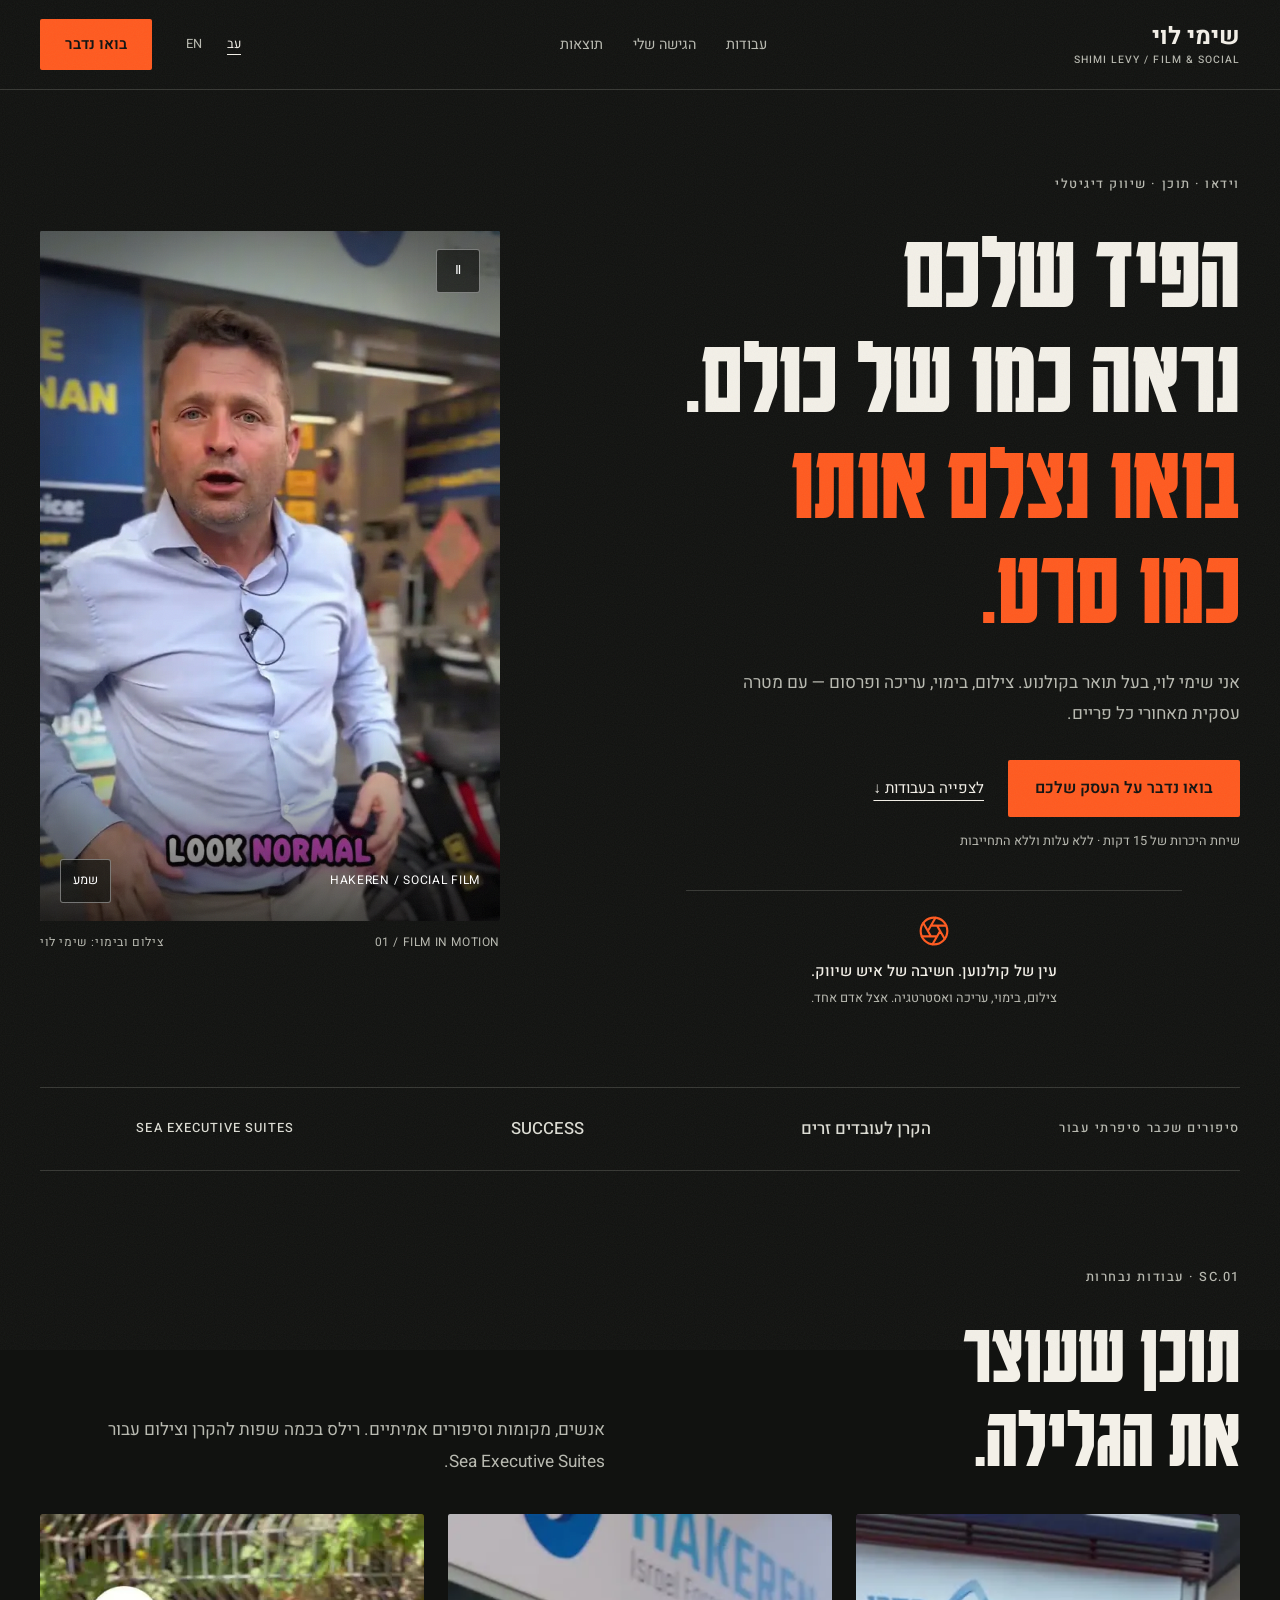
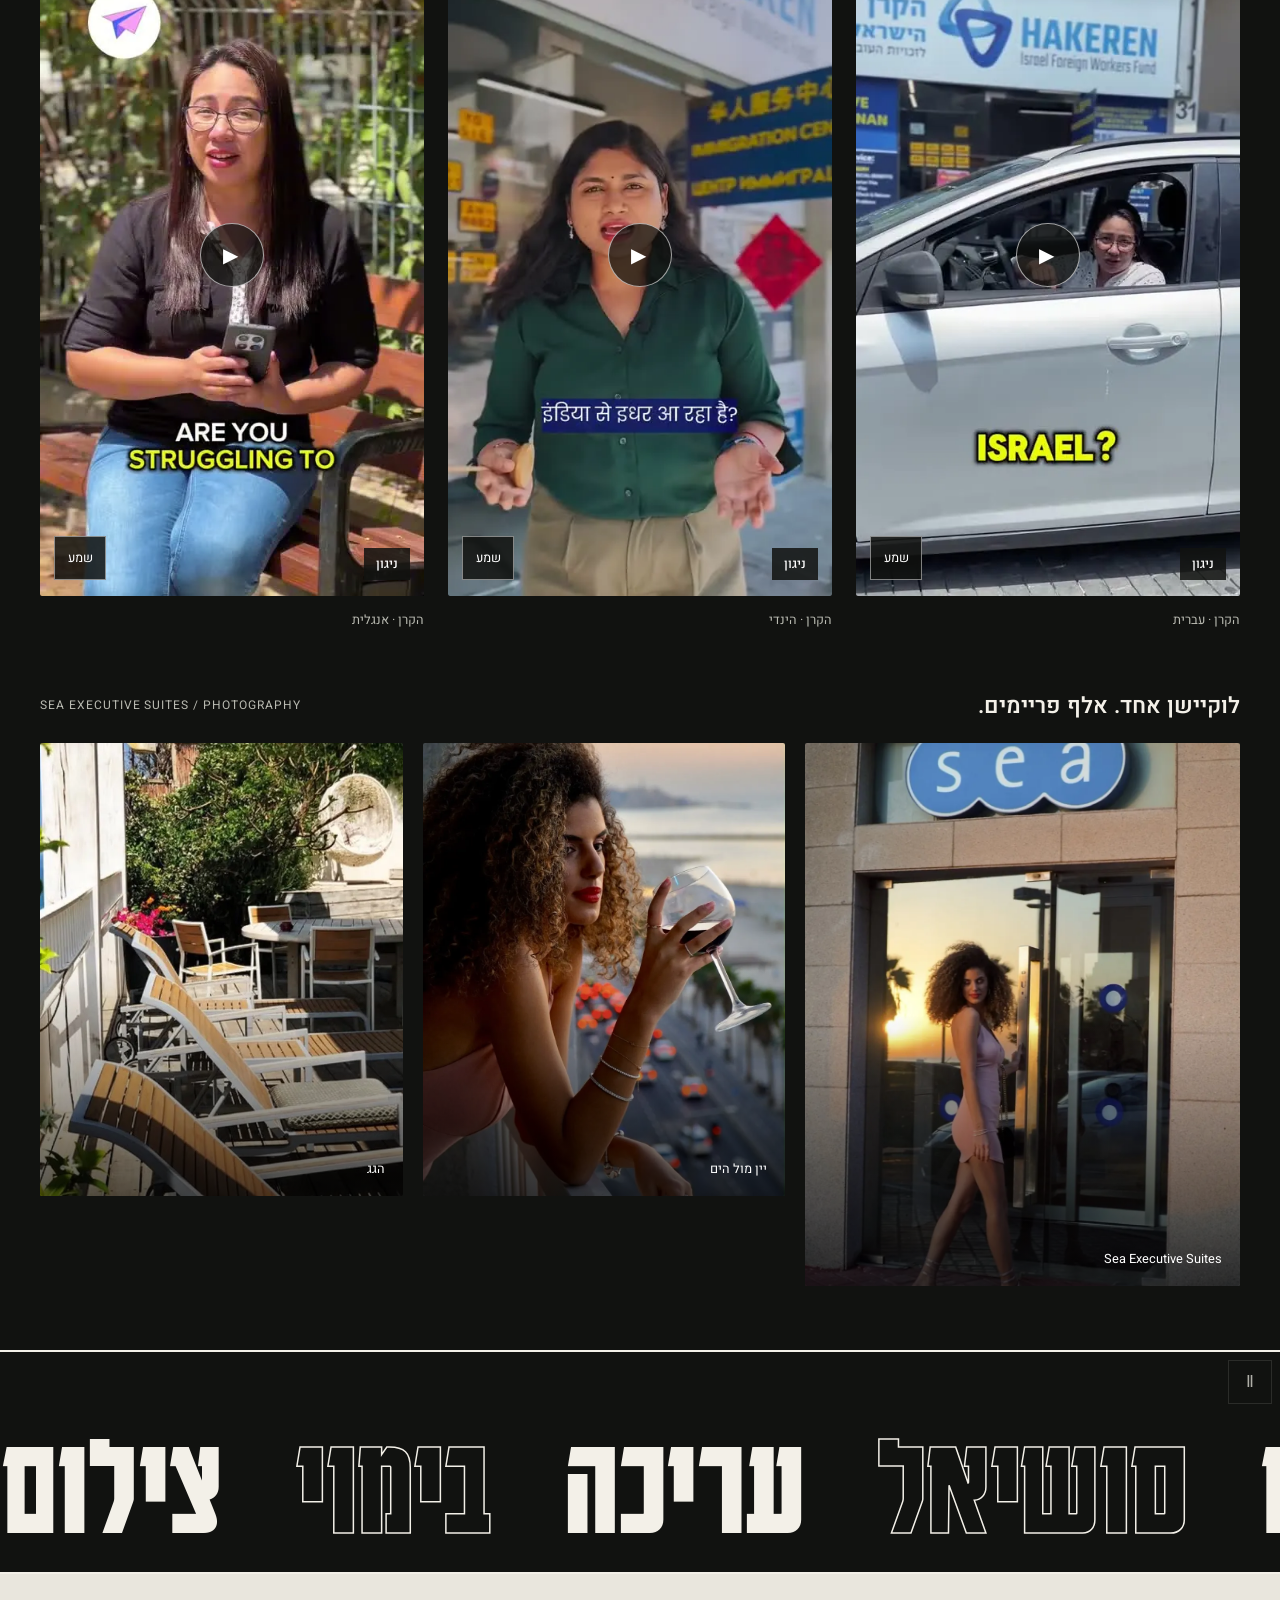
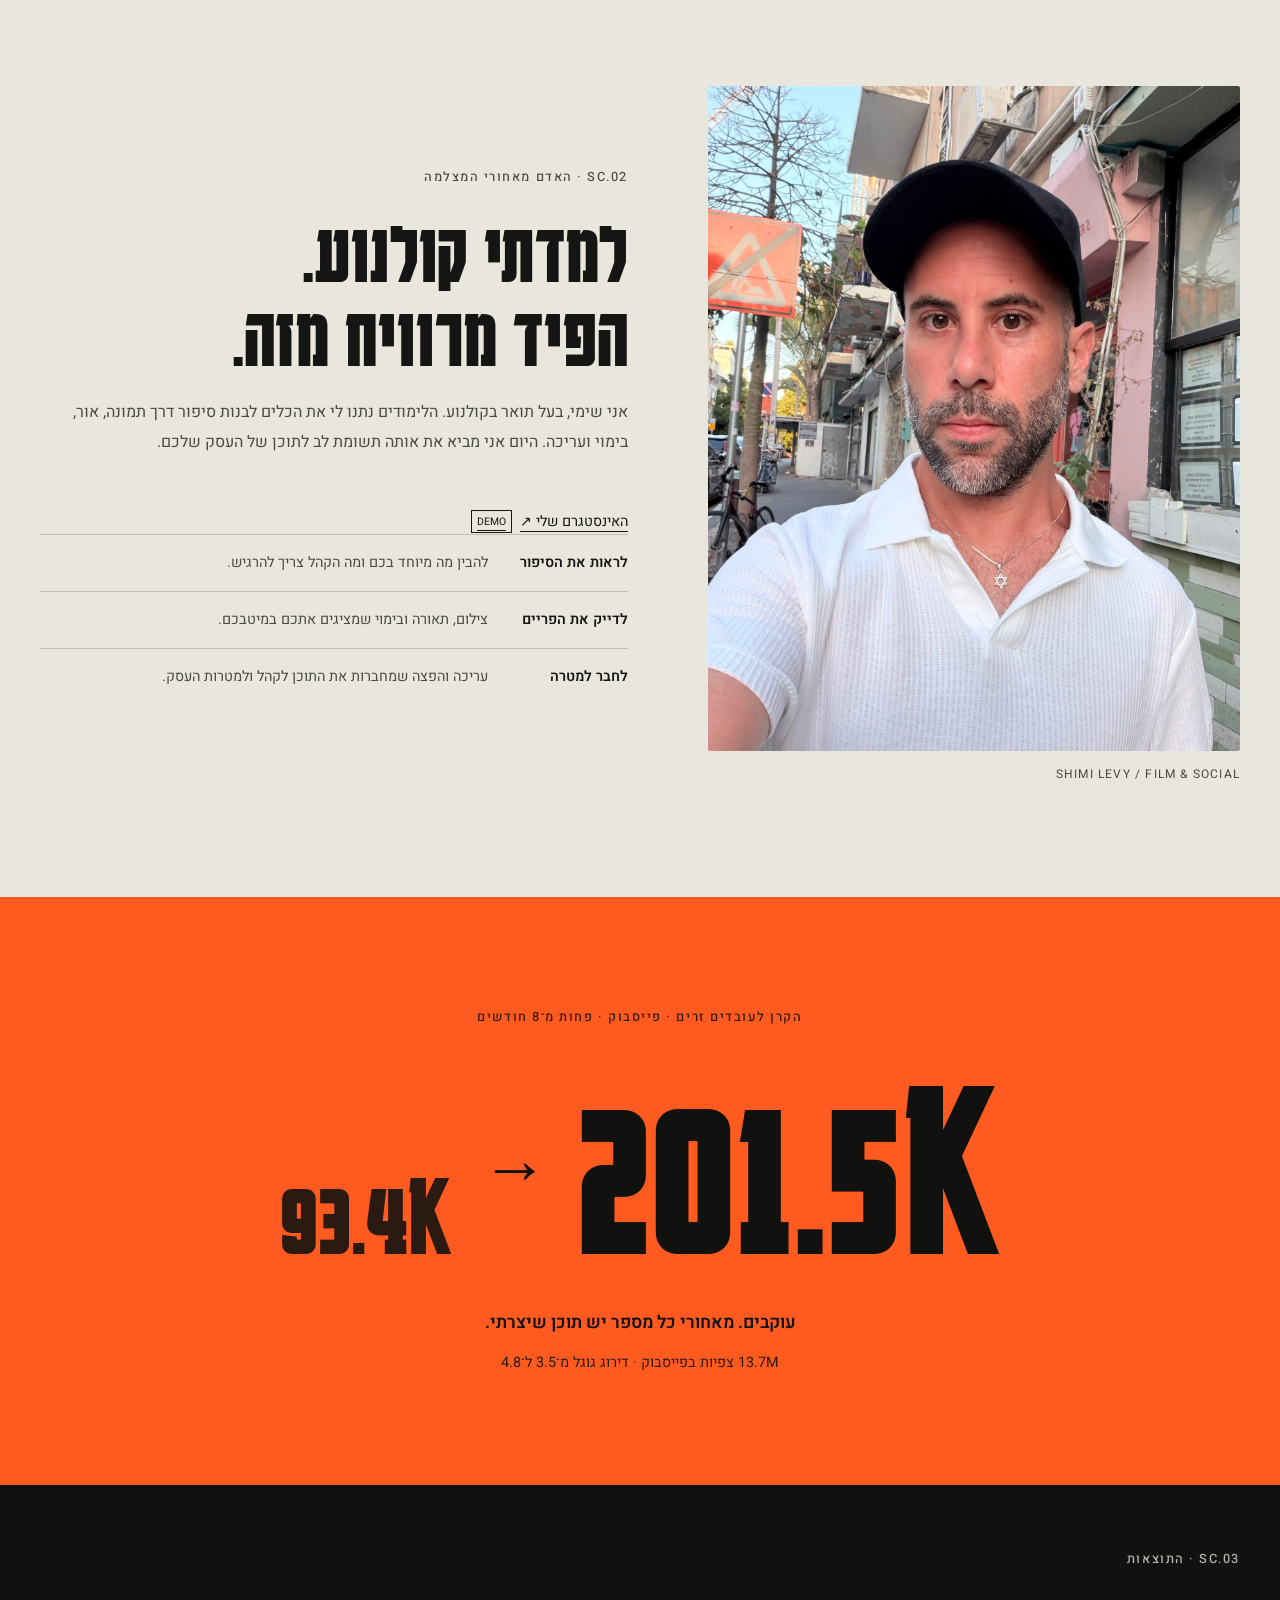
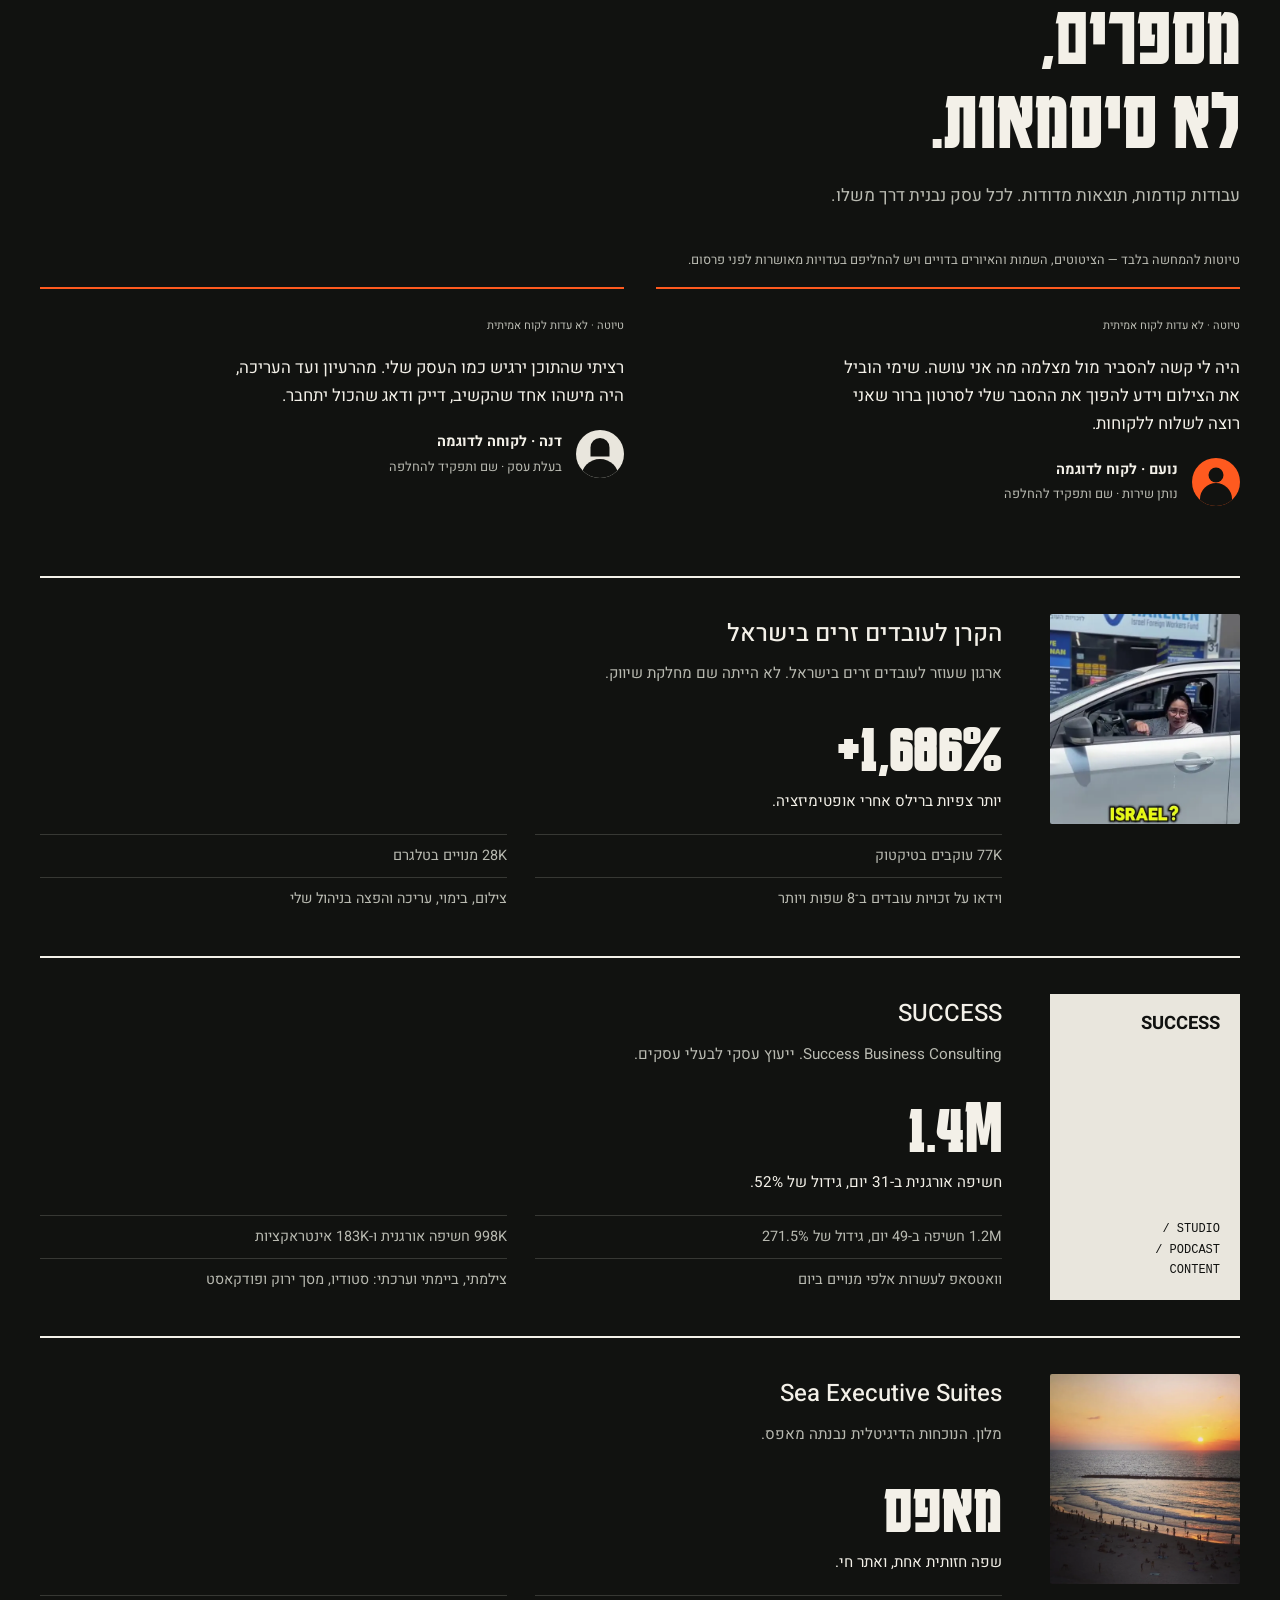
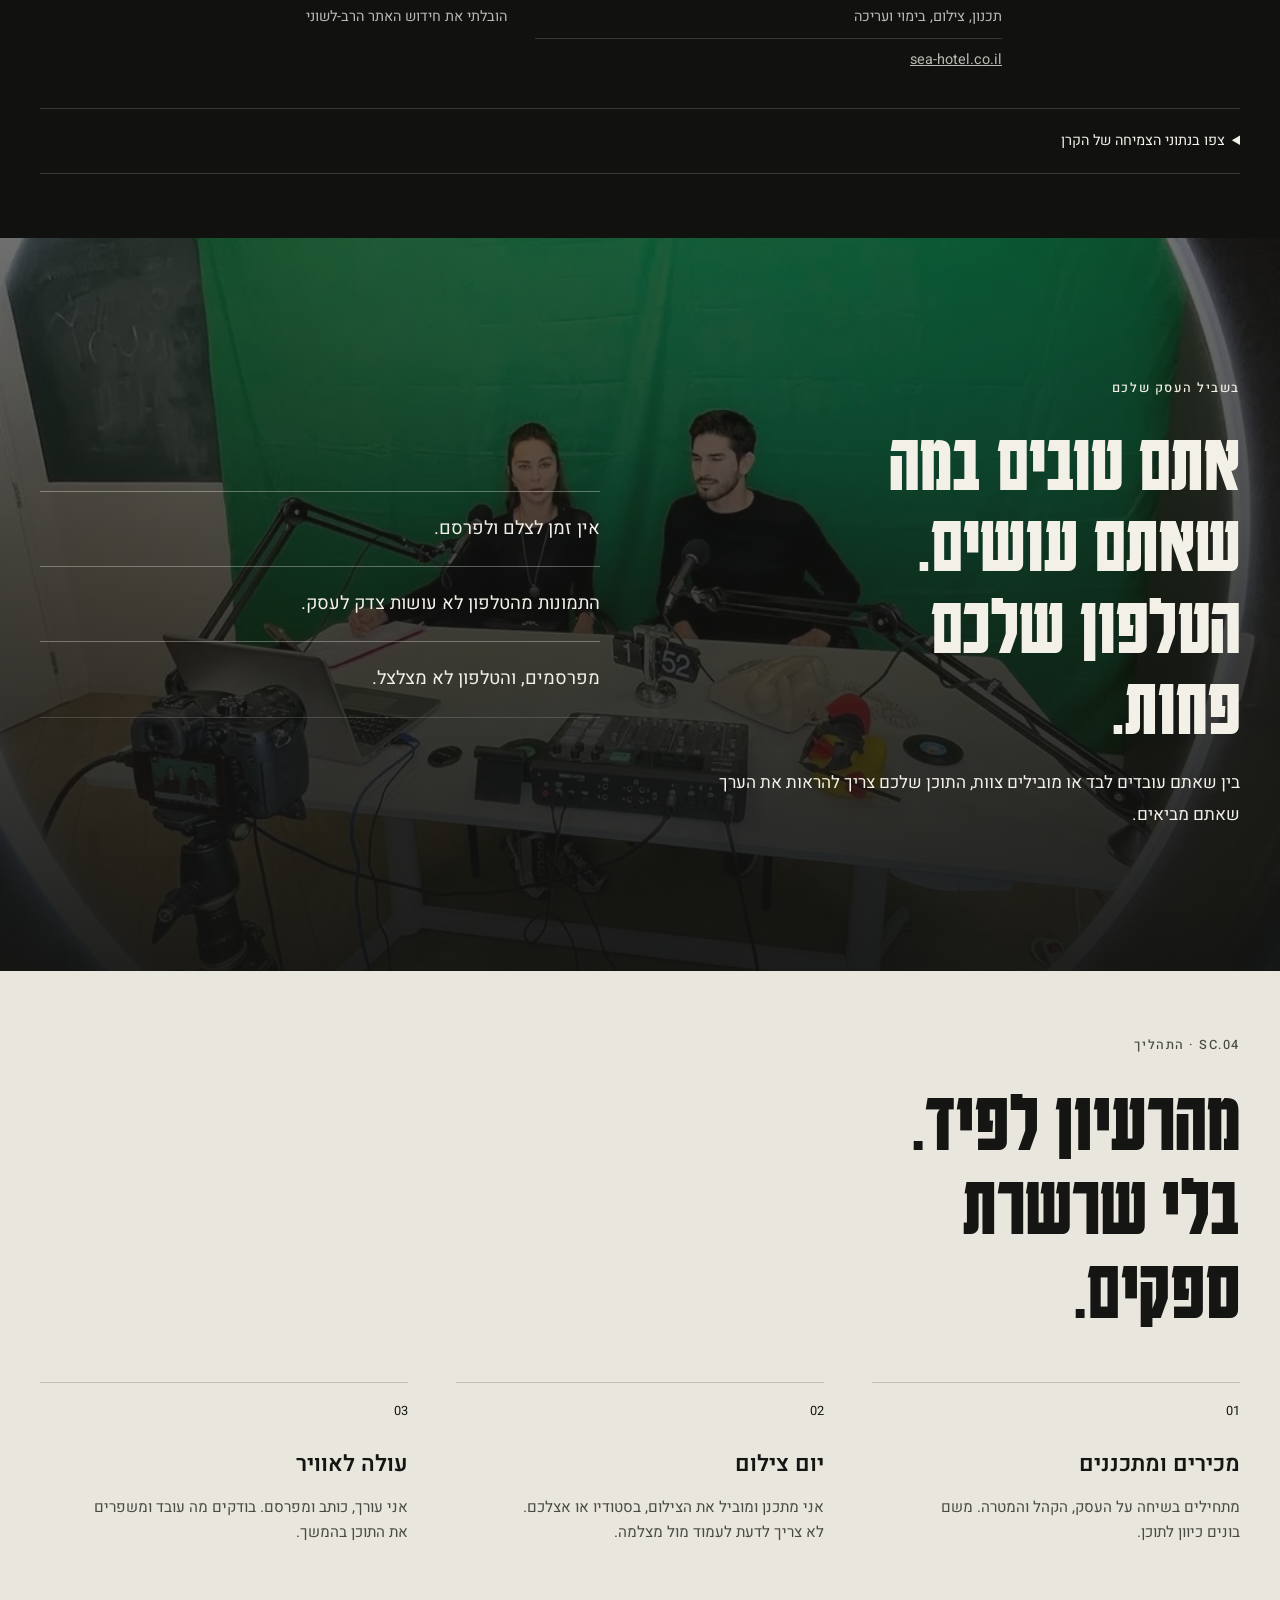
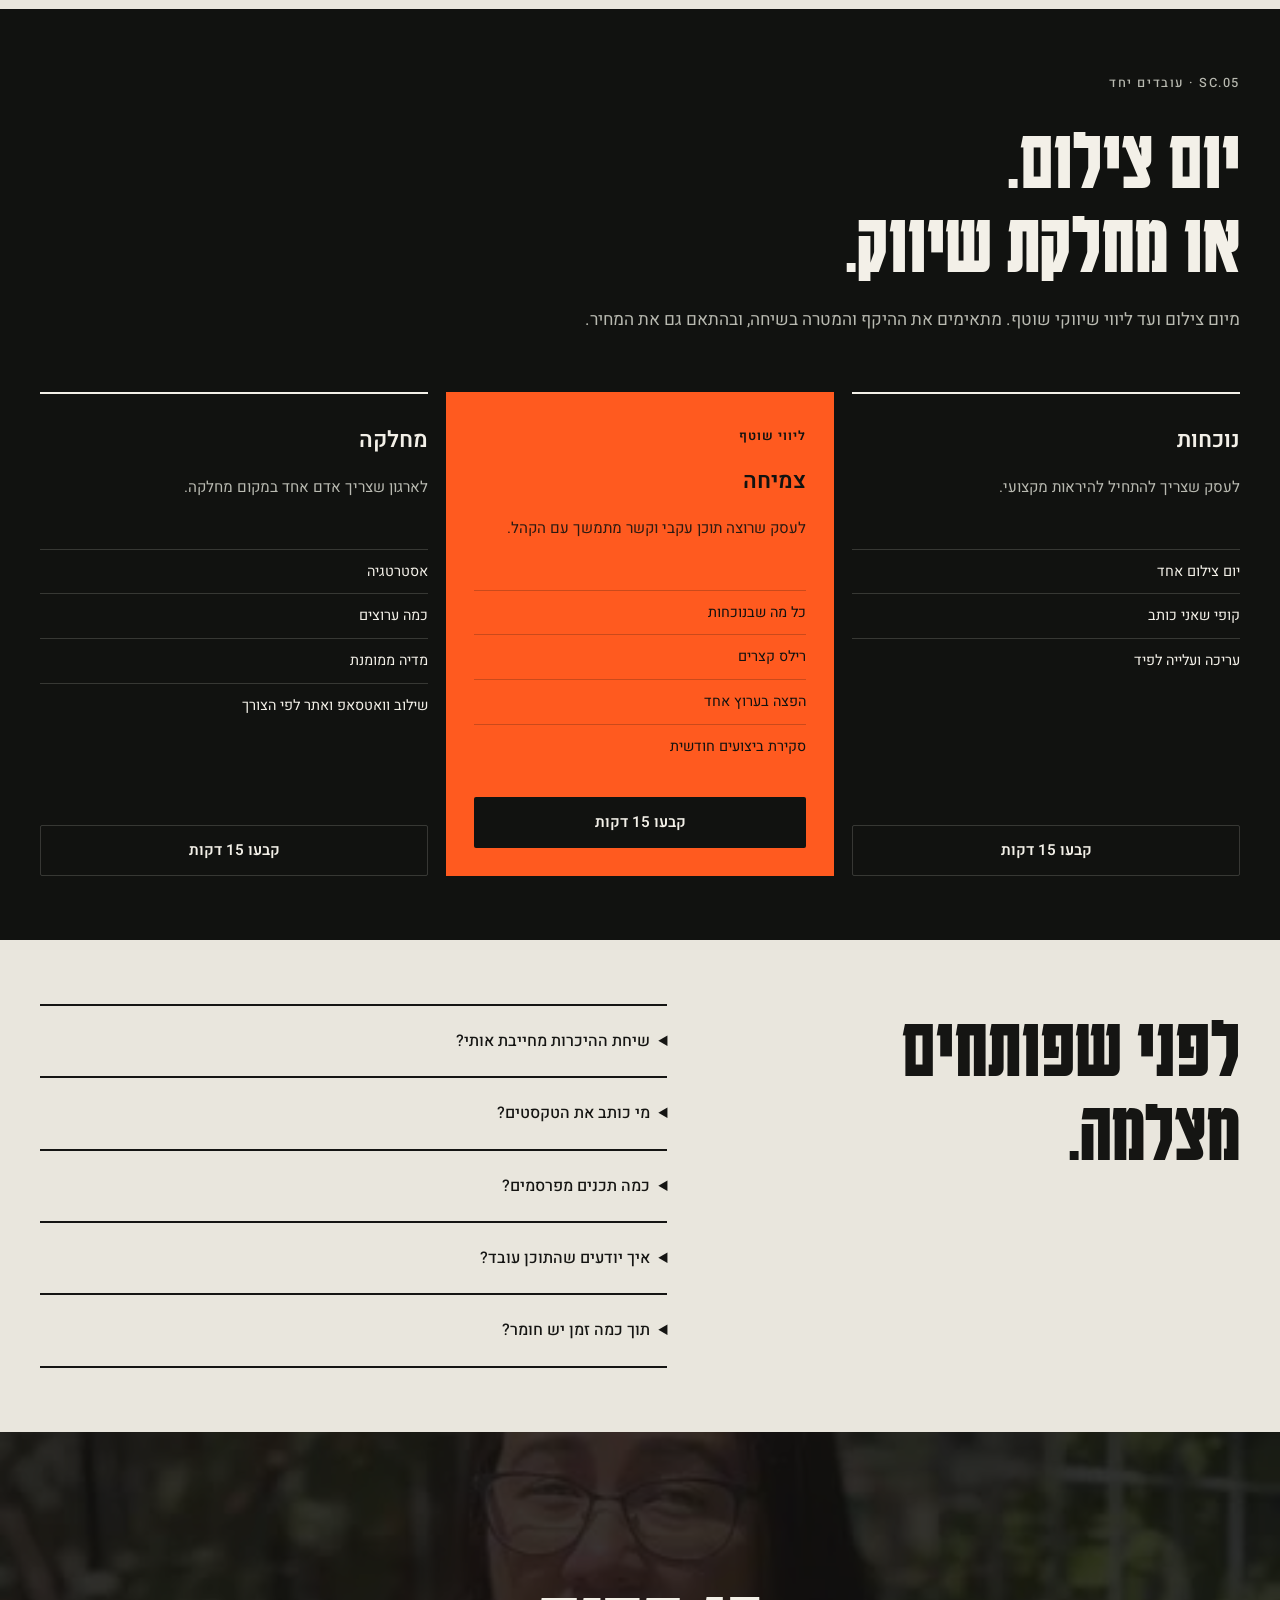
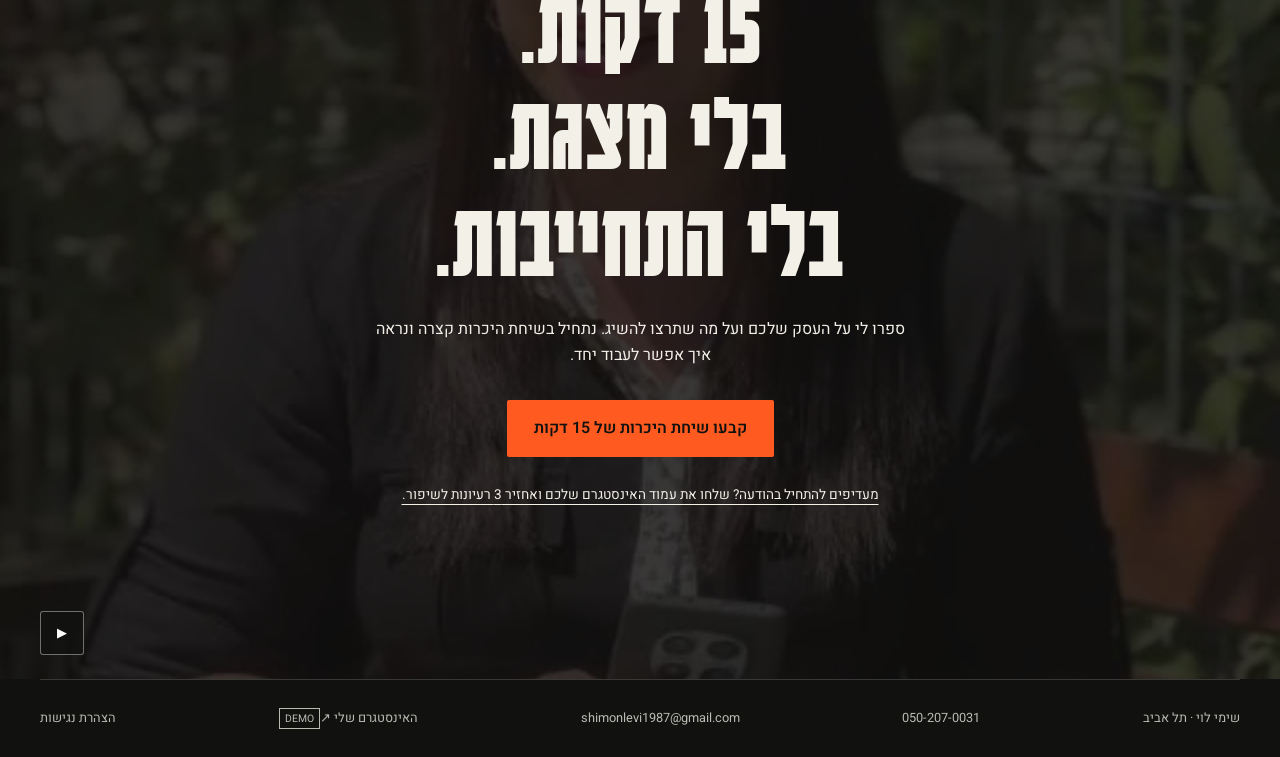
==== commit b0233ee3: "Center hero credential and add aperture icon" ====
--- a/index.html
+++ b/index.html
@@ -39,7 +39,7 @@
       rel="stylesheet"
     />
     <link rel="preload" as="image" href="assets/hero-poster.webp" type="image/webp" />
-    <link rel="stylesheet" href="styles.css?v=15" />
+    <link rel="stylesheet" href="styles.css?v=16" />
     <script>
       document.documentElement.classList.add("js");
       try {
@@ -84,7 +84,7 @@
             <a class="text-link" href="#work" data-he="לצפייה בעבודות ↓" data-en="Explore the work ↓">לצפייה בעבודות ↓</a>
           </div>
           <p class="micro" data-he="שיחת היכרות של 15 דקות · ללא עלות וללא התחייבות" data-en="A free 15-minute introduction · No commitment">שיחת היכרות של 15 דקות · ללא עלות וללא התחייבות</p>
-          <div class="hero-credential"><span class="frame-mark" aria-hidden="true">↳</span><div><strong data-he="עין של קולנוען. חשיבה של איש שיווק." data-en="A filmmaker’s eye. A marketer’s mindset.">עין של קולנוען. חשיבה של איש שיווק.</strong><span data-he="צילום, בימוי, עריכה ואסטרטגיה. אצל אדם אחד." data-en="Filming, directing, editing, and strategy. With one person.">צילום, בימוי, עריכה ואסטרטגיה. אצל אדם אחד.</span></div></div>
+          <div class="hero-credential"><span class="frame-mark" aria-hidden="true"><svg viewBox="0 0 24 24" fill="none" stroke="currentColor" stroke-width="1.6" stroke-linecap="round" stroke-linejoin="round" focusable="false"><circle cx="12" cy="12" r="10" /><path d="m14.31 8 5.74 9.94M9.69 8h11.48M7.38 12l5.74-9.94M9.69 16 3.95 6.06M14.31 16H2.83M16.62 12l-5.74 9.94" /></svg></span><div><strong data-he="עין של קולנוען. חשיבה של איש שיווק." data-en="A filmmaker’s eye. A marketer’s mindset.">עין של קולנוען. חשיבה של איש שיווק.</strong><span data-he="צילום, בימוי, עריכה ואסטרטגיה. אצל אדם אחד." data-en="Filming, directing, editing, and strategy. With one person.">צילום, בימוי, עריכה ואסטרטגיה. אצל אדם אחד.</span></div></div>
         </div>
         <figure class="hero-feature">
           <div class="hero-media">
--- a/styles.css
+++ b/styles.css
@@ -57,8 +57,9 @@
 .lede { margin: 28px 0 30px; max-width: 34rem; }
 .hero-actions { display: flex; align-items: center; gap: 24px; flex-wrap: wrap; }
 .micro { margin: 14px 0 0; color: var(--muted); font-size: .8rem; }
-.hero-credential { display: flex; align-items: center; gap: 18px; margin-top: 38px; padding-top: 24px; border-top: 1px solid var(--line); max-width: 31rem; }
-.frame-mark { color: var(--accent); font-size: 2.2rem; line-height: 1; }
+.hero-credential { display: flex; flex-direction: column; align-items: center; gap: 12px; margin-top: 38px; margin-inline: auto; padding-top: 24px; border-top: 1px solid var(--line); max-width: 31rem; text-align: center; }
+.frame-mark { display: flex; color: var(--accent); }
+.frame-mark svg { display: block; width: 32px; height: 32px; }
 .hero-credential strong { display: block; font-size: .95rem; font-weight: 500; }
 .hero-credential div > span { display: block; color: var(--muted); font-size: .8rem; margin-top: 4px; }
 .hero-feature { margin: 0; width: 100%; max-width: 460px; justify-self: end; }
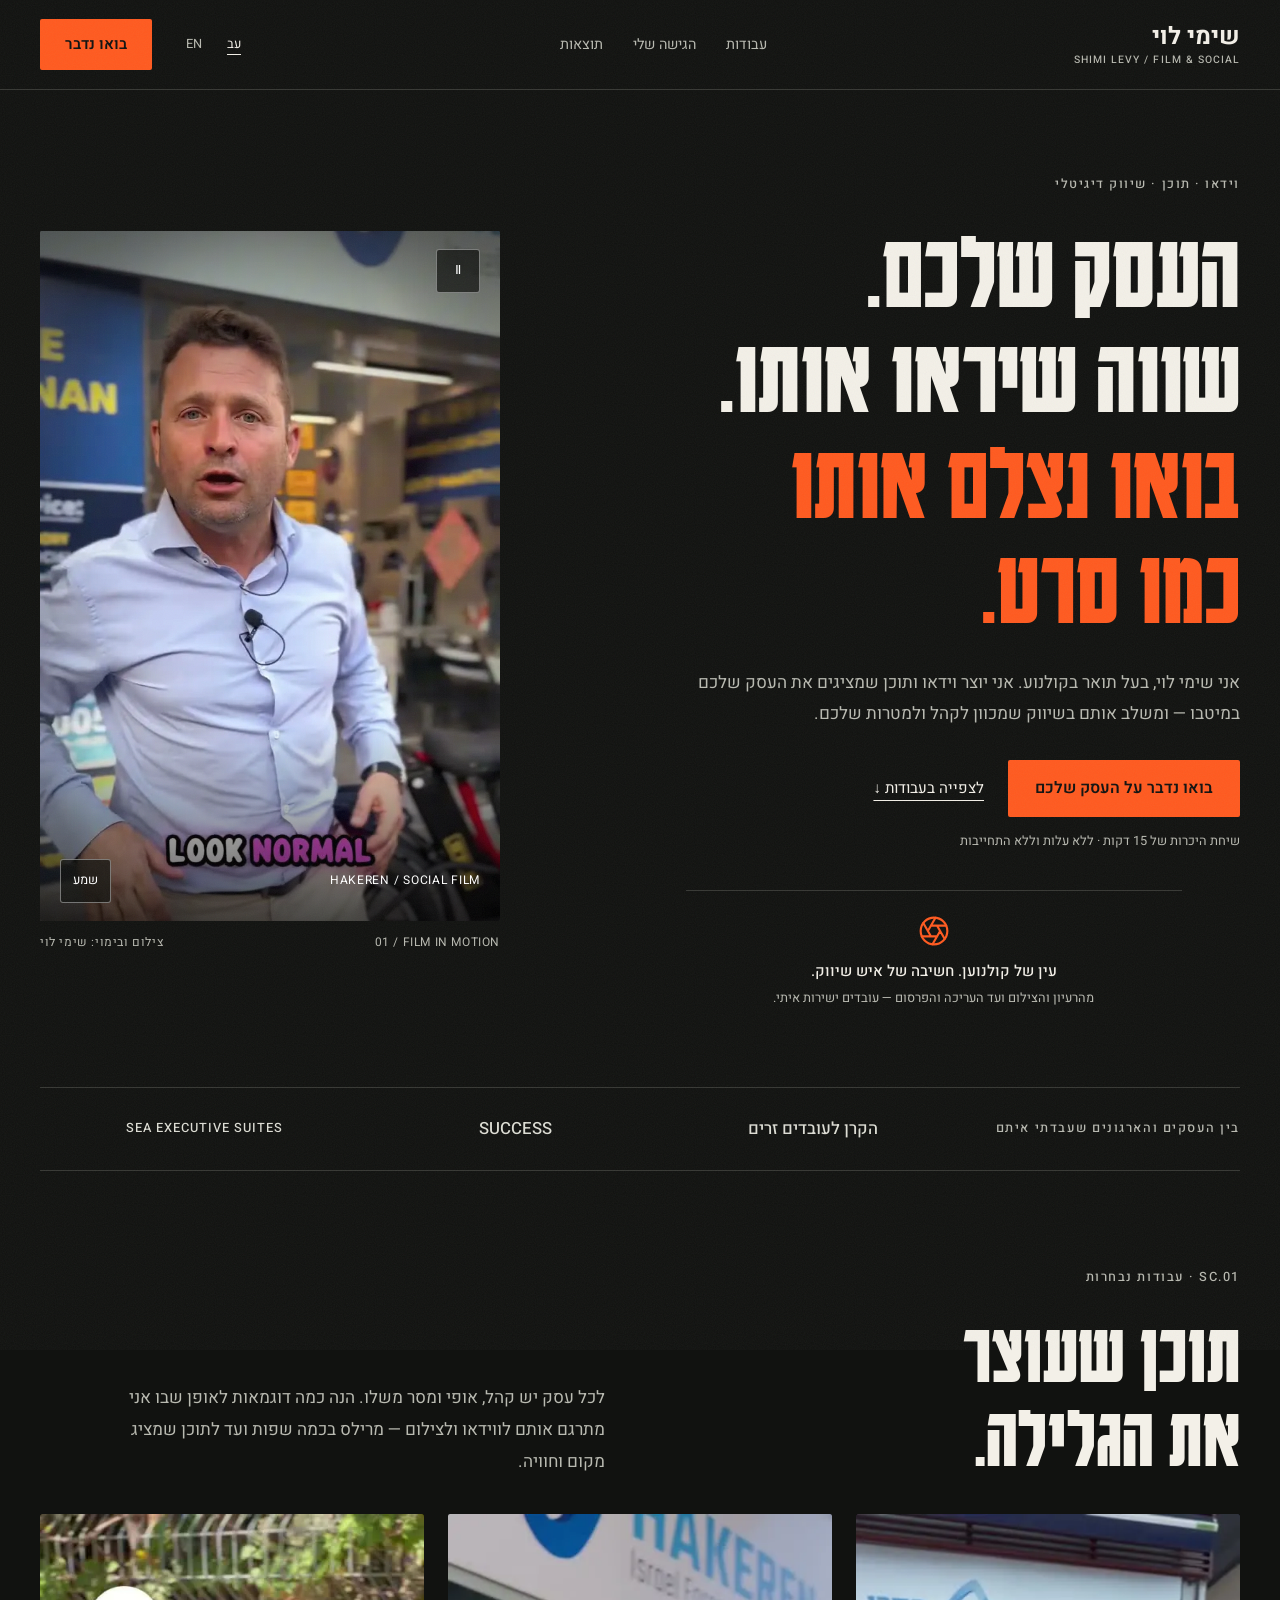
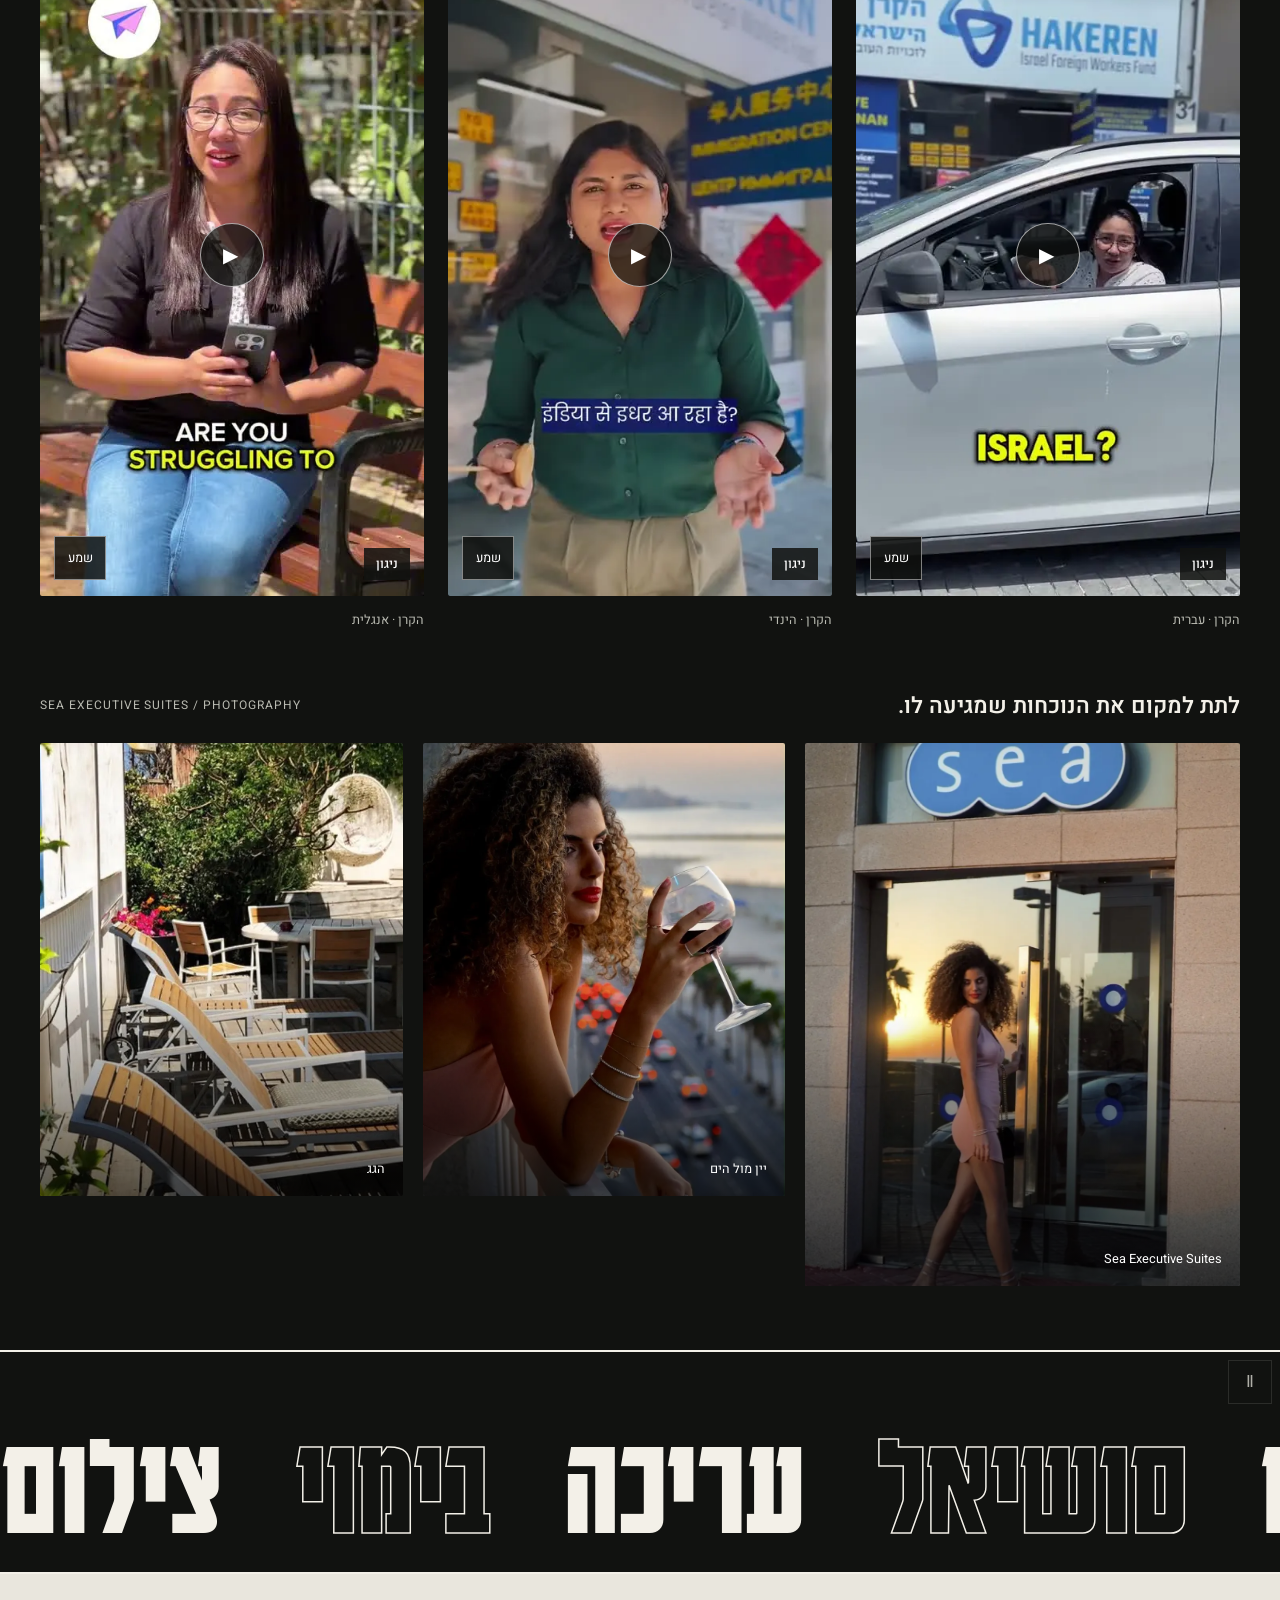
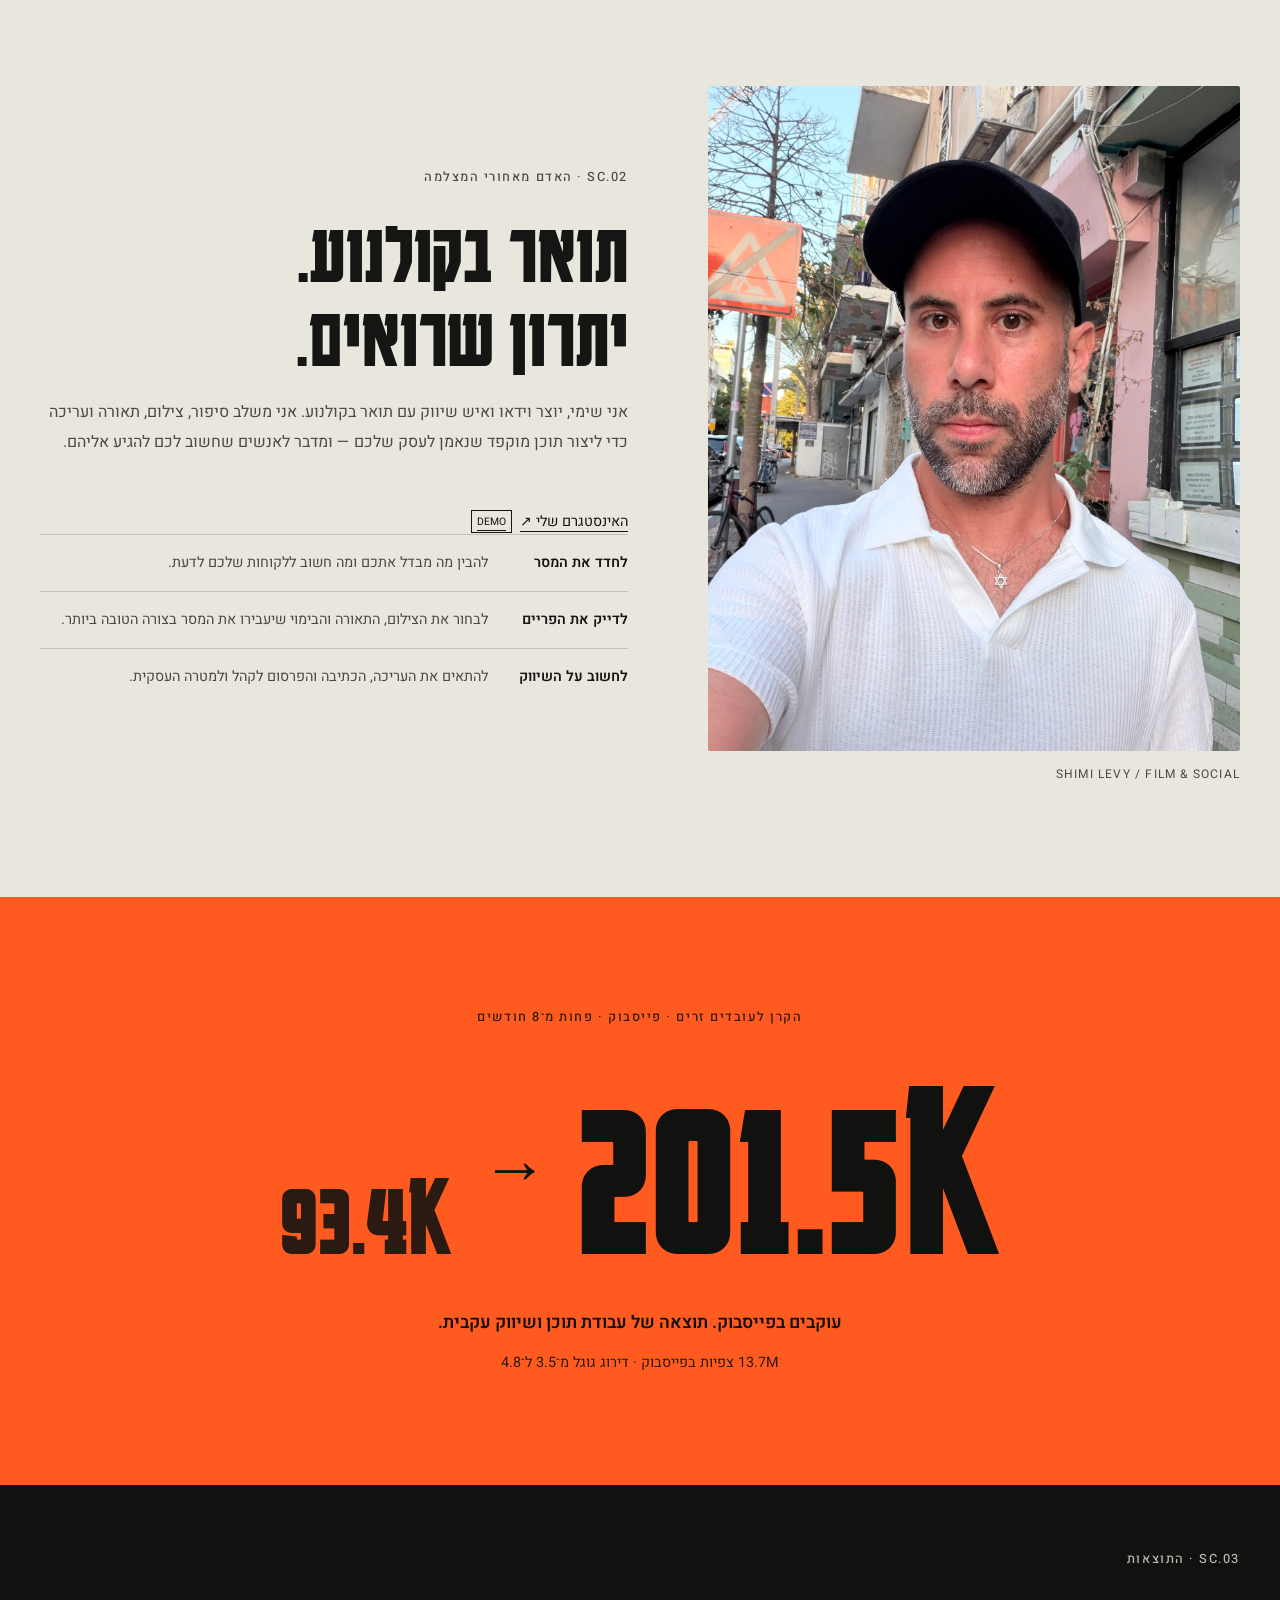
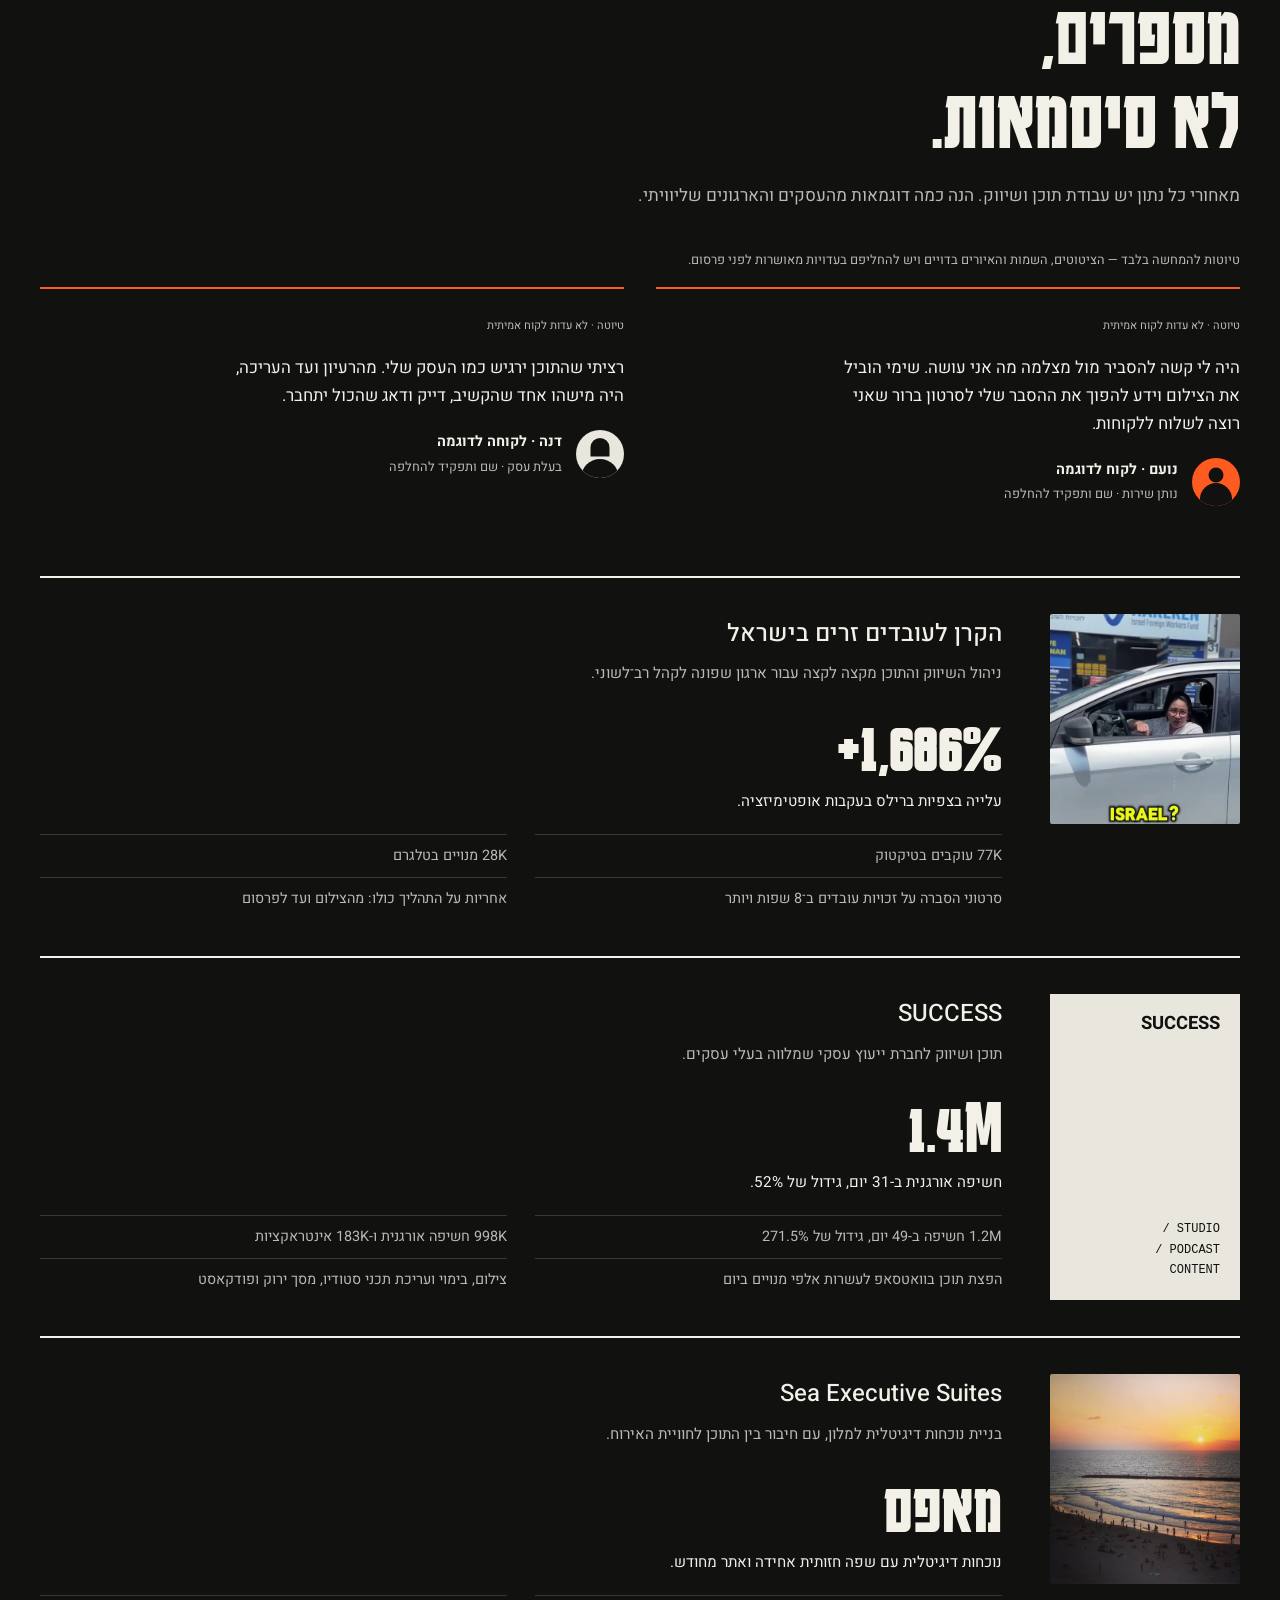
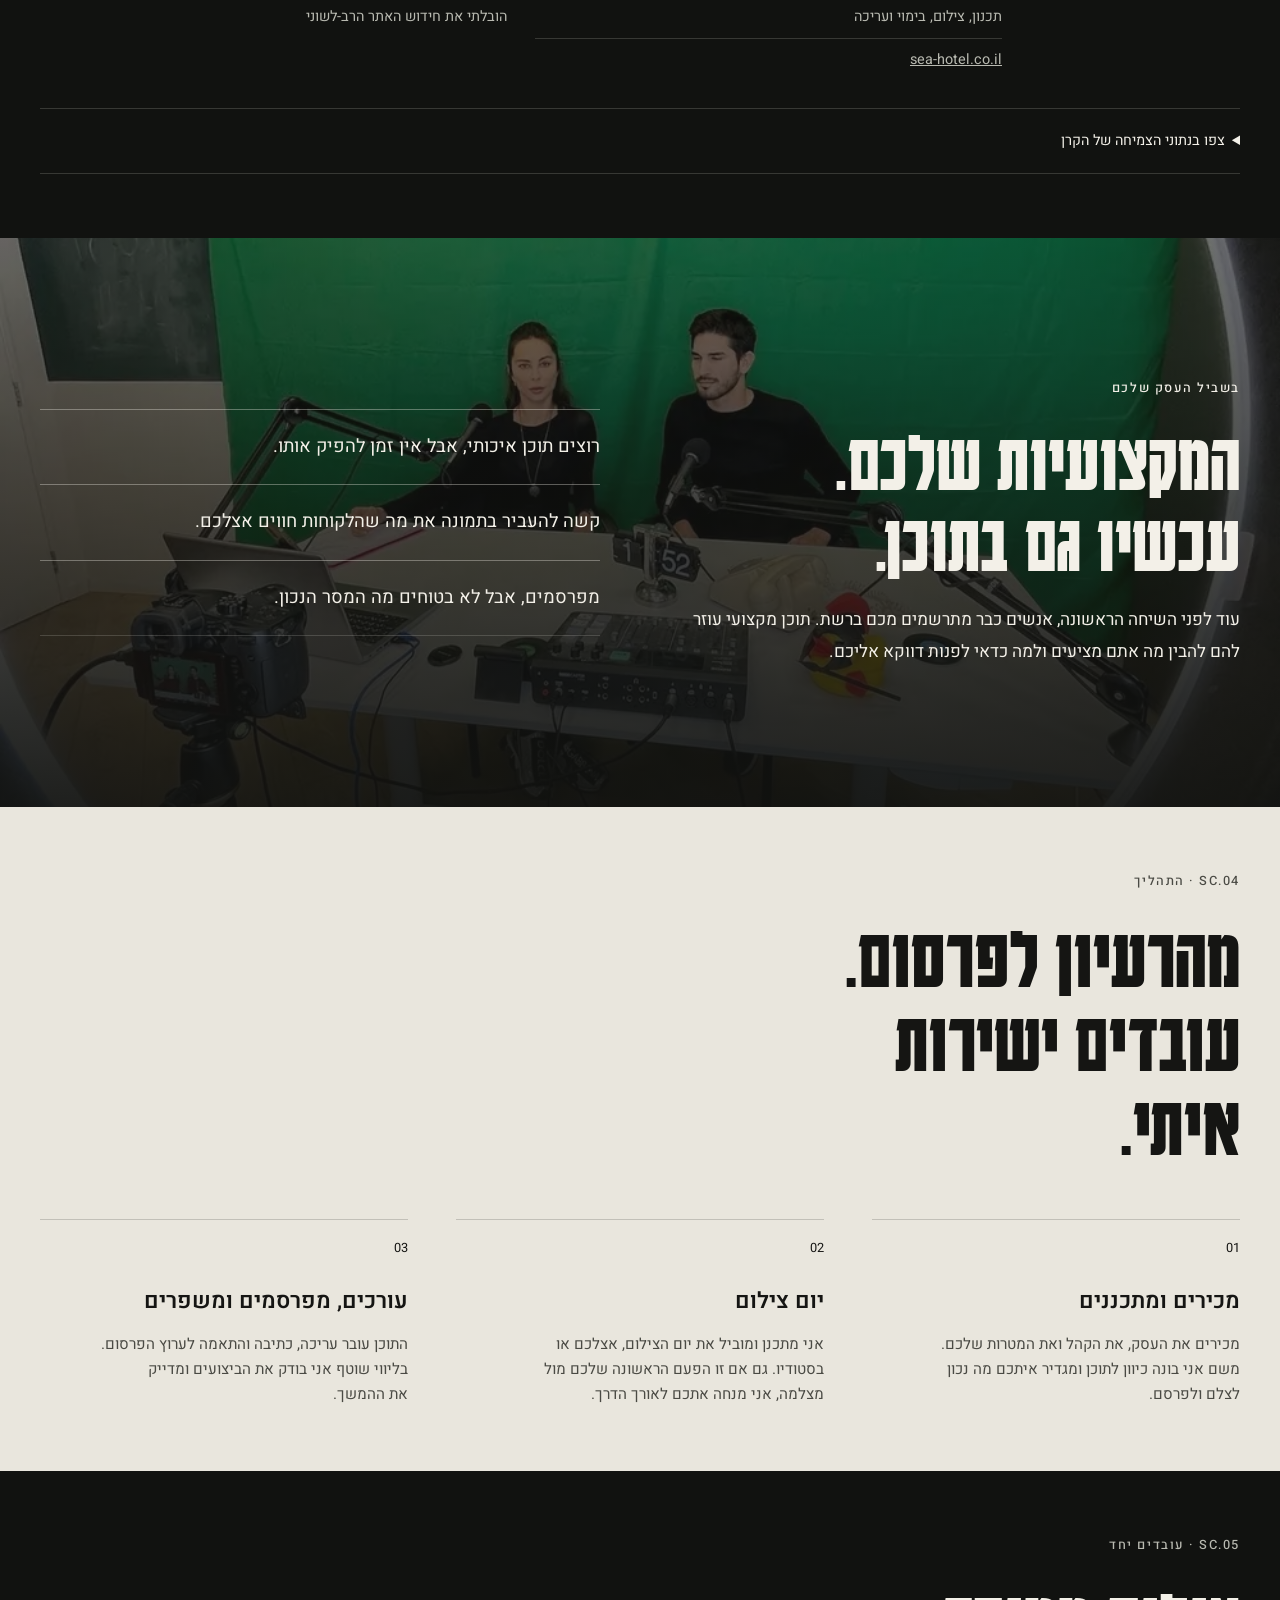
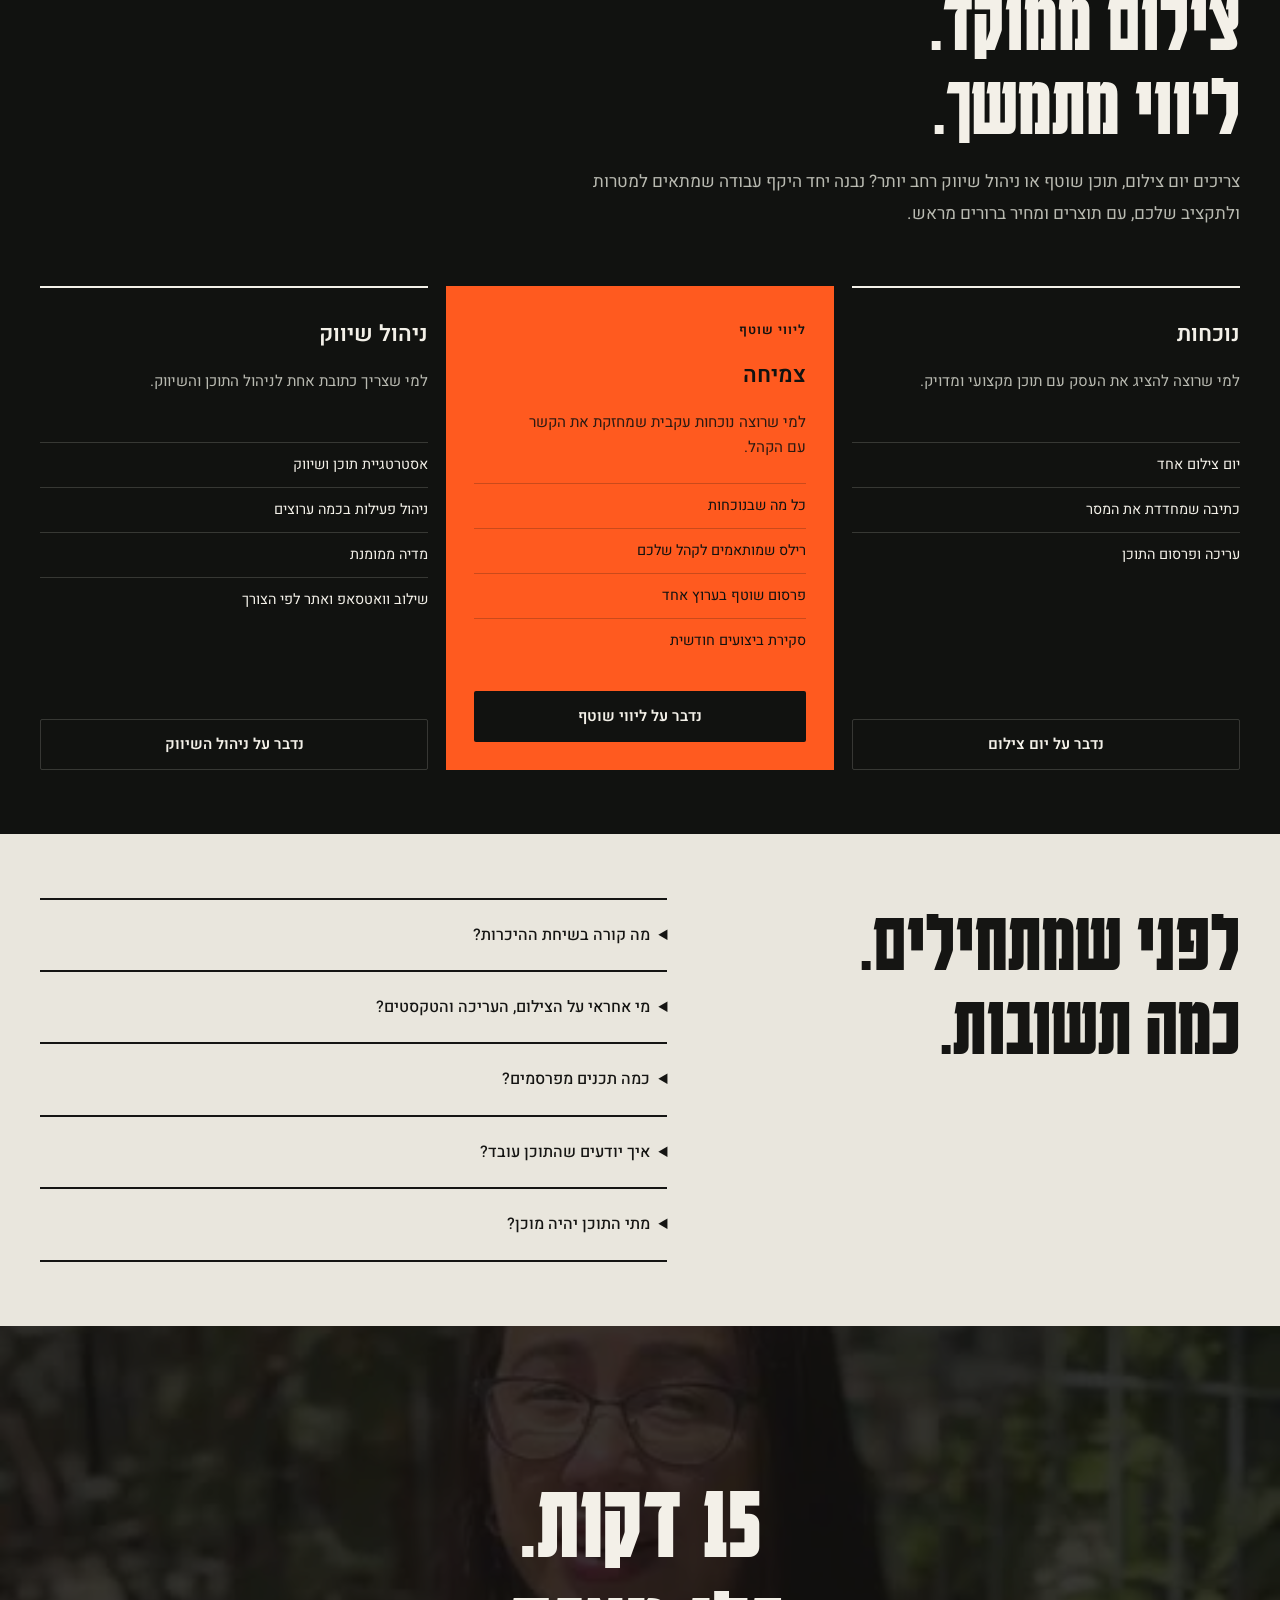
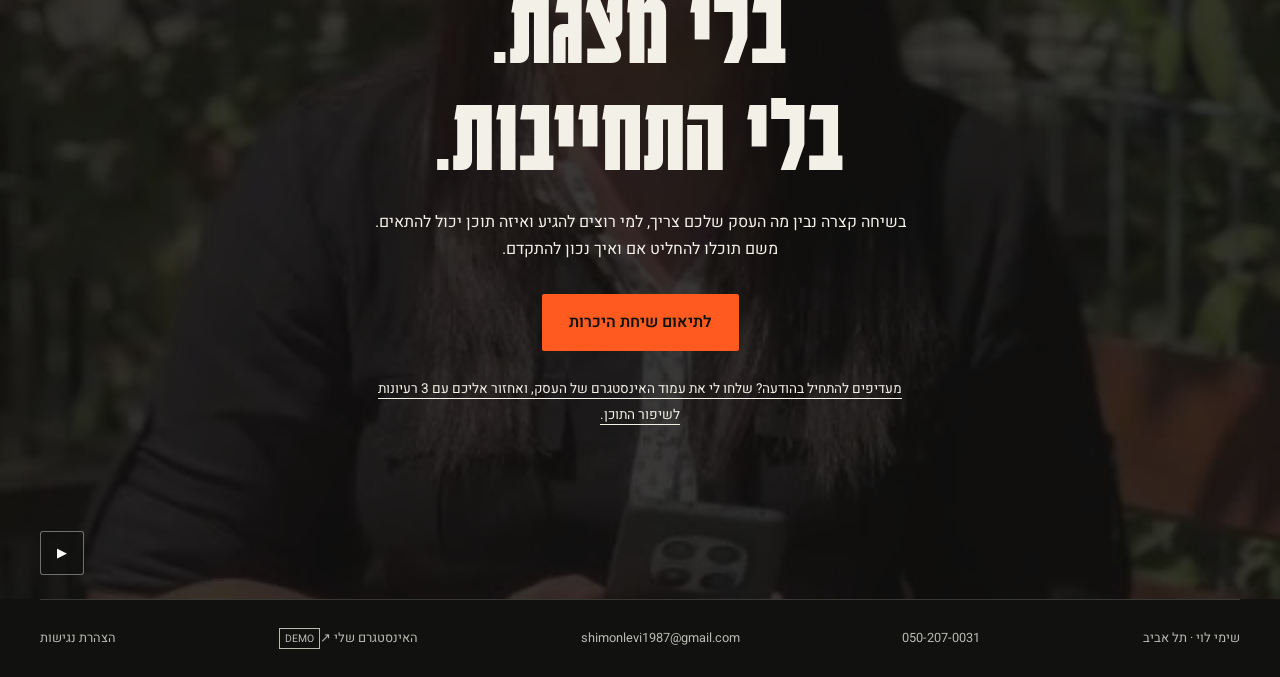
==== commit d9e0af30: "Polish bilingual messaging and service calls to action" ====
--- a/index.html
+++ b/index.html
@@ -3,13 +3,13 @@
   <head>
     <meta charset="utf-8" />
     <meta name="viewport" content="width=device-width, initial-scale=1" />
-    <title>שימי לוי — בואו נצלם את הפיד כמו סרט</title>
+    <title>שימי לוי — וידאו קולנועי וחשיבה שיווקית</title>
     <meta
       name="description"
-      content="שימי לוי, בעל תואר בקולנוע. וידאו איכותי ושיווק דיגיטלי לעצמאים, עסקים וארגונים. קבעו שיחת היכרות של 15 דקות."
+      content="צילום, בימוי, עריכה ושיווק דיגיטלי עם שימי לוי, בעל תואר בקולנוע. תוכן מקצועי לעצמאים, עסקים וארגונים. בואו נדבר על העסק שלכם."
     />
-    <meta property="og:title" content="שימי לוי — בואו נצלם את הפיד כמו סרט" />
-    <meta property="og:description" content="בעל תואר בקולנוע. צילום, עריכה ושיווק לעצמאים, עסקים וארגונים. שיחת היכרות של 15 דקות." />
+    <meta property="og:title" content="שימי לוי — וידאו קולנועי וחשיבה שיווקית" />
+    <meta property="og:description" content="צילום, בימוי, עריכה ושיווק דיגיטלי עם שימי לוי, בעל תואר בקולנוע. תוכן מקצועי לעצמאים, עסקים וארגונים. בואו נדבר על העסק שלכם." />
 <!-- SITE_META_START -->
 <meta property="og:image" content="https://itaydile3.github.io/shimi/assets/og.jpg" />
 <meta name="twitter:image" content="https://itaydile3.github.io/shimi/assets/og.jpg" />
@@ -74,17 +74,17 @@
       <section class="hero wrap" id="hero">
         <div class="hero-copy">
           <p class="kicker" data-he="וידאו · תוכן · שיווק דיגיטלי" data-en="VIDEO · CONTENT · DIGITAL MARKETING">וידאו · תוכן · שיווק דיגיטלי</p>
-          <h1><span data-he="הפיד שלכם" data-en="Your feed looks">הפיד שלכם</span><span data-he="נראה כמו של כולם." data-en="like everyone else’s.">נראה כמו של כולם.</span><span class="accent-text" data-he="בואו נצלם אותו
+          <h1><span data-he="העסק שלכם." data-en="Your business.">העסק שלכם.</span><span data-he="שווה שיראו אותו." data-en="Ready for a close-up.">שווה שיראו אותו.</span><span class="accent-text" data-he="בואו נצלם אותו
 כמו סרט." data-en="Let’s shoot it
 like a film.">בואו נצלם אותו
 כמו סרט.</span></h1>
-          <p class="lede" data-he="אני שימי לוי, בעל תואר בקולנוע. צילום, בימוי, עריכה ופרסום — עם מטרה עסקית מאחורי כל פריים." data-en="I’m Shimi Levy, a cinema graduate. Filming, directing, editing, and publishing, with a business goal behind every frame.">אני שימי לוי, בעל תואר בקולנוע. צילום, בימוי, עריכה ופרסום — עם מטרה עסקית מאחורי כל פריים.</p>
+          <p class="lede" data-he="אני שימי לוי, בעל תואר בקולנוע. אני יוצר וידאו ותוכן שמציגים את העסק שלכם במיטבו — ומשלב אותם בשיווק שמכוון לקהל ולמטרות שלכם." data-en="I’m Shimi Levy, a cinema graduate. I create video and content that show your business at its best, backed by marketing shaped around your audience and goals.">אני שימי לוי, בעל תואר בקולנוע. אני יוצר וידאו ותוכן שמציגים את העסק שלכם במיטבו — ומשלב אותם בשיווק שמכוון לקהל ולמטרות שלכם.</p>
           <div class="hero-actions">
             <a class="btn btn-lg js-wa" data-wa="hero" data-he="בואו נדבר על העסק שלכם" data-en="Let’s talk about your business">בואו נדבר על העסק שלכם</a>
             <a class="text-link" href="#work" data-he="לצפייה בעבודות ↓" data-en="Explore the work ↓">לצפייה בעבודות ↓</a>
           </div>
           <p class="micro" data-he="שיחת היכרות של 15 דקות · ללא עלות וללא התחייבות" data-en="A free 15-minute introduction · No commitment">שיחת היכרות של 15 דקות · ללא עלות וללא התחייבות</p>
-          <div class="hero-credential"><span class="frame-mark" aria-hidden="true"><svg viewBox="0 0 24 24" fill="none" stroke="currentColor" stroke-width="1.6" stroke-linecap="round" stroke-linejoin="round" focusable="false"><circle cx="12" cy="12" r="10" /><path d="m14.31 8 5.74 9.94M9.69 8h11.48M7.38 12l5.74-9.94M9.69 16 3.95 6.06M14.31 16H2.83M16.62 12l-5.74 9.94" /></svg></span><div><strong data-he="עין של קולנוען. חשיבה של איש שיווק." data-en="A filmmaker’s eye. A marketer’s mindset.">עין של קולנוען. חשיבה של איש שיווק.</strong><span data-he="צילום, בימוי, עריכה ואסטרטגיה. אצל אדם אחד." data-en="Filming, directing, editing, and strategy. With one person.">צילום, בימוי, עריכה ואסטרטגיה. אצל אדם אחד.</span></div></div>
+          <div class="hero-credential"><span class="frame-mark" aria-hidden="true"><svg viewBox="0 0 24 24" fill="none" stroke="currentColor" stroke-width="1.6" stroke-linecap="round" stroke-linejoin="round" focusable="false"><circle cx="12" cy="12" r="10" /><path d="m14.31 8 5.74 9.94M9.69 8h11.48M7.38 12l5.74-9.94M9.69 16 3.95 6.06M14.31 16H2.83M16.62 12l-5.74 9.94" /></svg></span><div><strong data-he="עין של קולנוען. חשיבה של איש שיווק." data-en="A filmmaker’s eye. A marketer’s mindset.">עין של קולנוען. חשיבה של איש שיווק.</strong><span data-he="מהרעיון והצילום ועד העריכה והפרסום — עובדים ישירות איתי." data-en="From the idea and shoot to the edit and launch, you work directly with me.">מהרעיון והצילום ועד העריכה והפרסום — עובדים ישירות איתי.</span></div></div>
         </div>
         <figure class="hero-feature">
           <div class="hero-media">
@@ -96,7 +96,7 @@
         </figure>
       </section>
       <div class="client-strip wrap">
-        <span class="kicker" data-he="סיפורים שכבר סיפרתי עבור" data-en="STORIES CREATED FOR">סיפורים שכבר סיפרתי עבור</span>
+        <span class="kicker" data-he="בין העסקים והארגונים שעבדתי איתם" data-en="A FEW OF THE BRANDS I’VE WORKED WITH">בין העסקים והארגונים שעבדתי איתם</span>
         <div class="client-names"><span data-he="הקרן לעובדים זרים" data-en="Hakeren">הקרן לעובדים זרים</span><span>SUCCESS</span><span>SEA EXECUTIVE SUITES</span></div>
       </div>
 
@@ -106,7 +106,7 @@
 את הגלילה." data-en="Made to stop
 the scroll.">תוכן שעוצר
 את הגלילה.</h2>
-          <p class="section-lede" data-he="אנשים, מקומות וסיפורים אמיתיים. רילס בכמה שפות להקרן וצילום עבור Sea Executive Suites." data-en="Real people, places, and stories. Multilingual reels for Hakeren and photography for Sea Executive Suites.">אנשים, מקומות וסיפורים אמיתיים. רילס בכמה שפות להקרן וצילום עבור Sea Executive Suites.</p>
+          <p class="section-lede" data-he="לכל עסק יש קהל, אופי ומסר משלו. הנה כמה דוגמאות לאופן שבו אני מתרגם אותם לווידאו ולצילום — מרילס בכמה שפות ועד לתוכן שמציג מקום וחוויה." data-en="Every business has its own audience, character, and message. Here’s how I bring them into focus through video and photography, from multilingual reels to images that capture a place and its atmosphere.">לכל עסק יש קהל, אופי ומסר משלו. הנה כמה דוגמאות לאופן שבו אני מתרגם אותם לווידאו ולצילום — מרילס בכמה שפות ועד לתוכן שמציג מקום וחוויה.</p>
         </div>
         <div class="reels">
           <figure class="reveal" style="--i:0">
@@ -134,7 +134,7 @@
             <figcaption data-he="הקרן · אנגלית" data-en="Hakeren · English">הקרן · אנגלית</figcaption>
           </figure>
         </div>
-        <div class="work-divider wrap"><h3 data-he="לוקיישן אחד. אלף פריימים." data-en="One location. A thousand frames.">לוקיישן אחד. אלף פריימים.</h3><span>SEA EXECUTIVE SUITES / PHOTOGRAPHY</span></div>
+        <div class="work-divider wrap"><h3 data-he="לתת למקום את הנוכחות שמגיעה לו." data-en="Capture the place. Convey the experience.">לתת למקום את הנוכחות שמגיעה לו.</h3><span>SEA EXECUTIVE SUITES / PHOTOGRAPHY</span></div>
         <div class="bento">
           <figure class="bento-tall reveal" style="--i:0">
             <img src="assets/sunset-arrival.webp" width="936" height="1400" loading="lazy" decoding="async" alt="כניסה למלון Sea בשקיעה" data-alt-he="כניסה למלון Sea בשקיעה" data-alt-en="The Sea hotel entrance at sunset" />
@@ -161,17 +161,17 @@
         <div class="wrap craft-grid">
           <figure class="craft-image reveal"><img src="assets/Shimi-Profile.jpeg" width="1536" height="2048" loading="lazy" decoding="async" alt="שימי לוי, יוצר וידאו ואיש שיווק" data-alt-he="שימי לוי, יוצר וידאו ואיש שיווק" data-alt-en="Shimi Levy, video creator and marketer" /><figcaption>SHIMI LEVY / FILM &amp; SOCIAL</figcaption></figure>
           <div class="craft-copy">
-            <p class="kicker" data-he="SC.02 · האדם מאחורי המצלמה" data-en="SC.02 · BEHIND THE CAMERA">SC.02 · האדם מאחורי המצלמה</p><h2 class="reveal" data-he="למדתי קולנוע.
-הפיד מרוויח מזה." data-en="Trained in cinema.
-Built for your feed.">למדתי קולנוע.
-הפיד מרוויח מזה.</h2><p class="section-lede" data-he="אני שימי, בעל תואר בקולנוע. הלימודים נתנו לי את הכלים לבנות סיפור דרך תמונה, אור, בימוי ועריכה. היום אני מביא את אותה תשומת לב לתוכן של העסק שלכם." data-en="I’m Shimi, a cinema graduate. My degree gave me the tools to tell stories through images, lighting, direction, and editing. Today I bring that same attention to your business’s content.">אני שימי, בעל תואר בקולנוע. הלימודים נתנו לי את הכלים לבנות סיפור דרך תמונה, אור, בימוי ועריכה. היום אני מביא את אותה תשומת לב לתוכן של העסק שלכם.</p>
+            <p class="kicker" data-he="SC.02 · האדם מאחורי המצלמה" data-en="SC.02 · BEHIND THE CAMERA">SC.02 · האדם מאחורי המצלמה</p><h2 class="reveal" data-he="תואר בקולנוע.
+יתרון שרואים." data-en="Trained in cinema.
+The difference shows.">תואר בקולנוע.
+יתרון שרואים.</h2><p class="section-lede" data-he="אני שימי, יוצר וידאו ואיש שיווק עם תואר בקולנוע. אני משלב סיפור, צילום, תאורה ועריכה כדי ליצור תוכן מוקפד שנאמן לעסק שלכם — ומדבר לאנשים שחשוב לכם להגיע אליהם." data-en="I’m Shimi, a video creator and marketer with a degree in cinema. I combine storytelling, cinematography, lighting, and editing to create carefully crafted content that feels true to your business and speaks to the people you want to reach.">אני שימי, יוצר וידאו ואיש שיווק עם תואר בקולנוע. אני משלב סיפור, צילום, תאורה ועריכה כדי ליצור תוכן מוקפד שנאמן לעסק שלכם — ומדבר לאנשים שחשוב לכם להגיע אליהם.</p>
 <!-- INSTAGRAM_ABOUT_START -->
 <a class="instagram-link" href="#about" data-instagram="https://instagram.example/shimi"><span data-he="האינסטגרם שלי ↗" data-en="My Instagram ↗">האינסטגרם שלי ↗</span><span class="demo-label">DEMO</span></a>
 <!-- INSTAGRAM_ABOUT_END -->
             <dl class="craft-details">
-              <div><dt><span data-he="לראות את הסיפור" data-en="Find the story">לראות את הסיפור</span></dt><dd><span data-he="להבין מה מיוחד בכם ומה הקהל צריך להרגיש." data-en="Understand what makes you different and what your audience should feel.">להבין מה מיוחד בכם ומה הקהל צריך להרגיש.</span></dd></div>
-              <div><dt><span data-he="לדייק את הפריים" data-en="Craft the frame">לדייק את הפריים</span></dt><dd><span data-he="צילום, תאורה ובימוי שמציגים אתכם במיטבכם." data-en="Filming, lighting, and direction that show you at your best.">צילום, תאורה ובימוי שמציגים אתכם במיטבכם.</span></dd></div>
-              <div><dt><span data-he="לחבר למטרה" data-en="Give it a purpose">לחבר למטרה</span></dt><dd><span data-he="עריכה והפצה שמחברות את התוכן לקהל ולמטרות העסק." data-en="Editing and distribution that connect the content to your audience and business goals.">עריכה והפצה שמחברות את התוכן לקהל ולמטרות העסק.</span></dd></div>
+              <div><dt><span data-he="לחדד את המסר" data-en="Find the message">לחדד את המסר</span></dt><dd><span data-he="להבין מה מבדל אתכם ומה חשוב ללקוחות שלכם לדעת." data-en="Understand what sets you apart and what your customers need to know.">להבין מה מבדל אתכם ומה חשוב ללקוחות שלכם לדעת.</span></dd></div>
+              <div><dt><span data-he="לדייק את הפריים" data-en="Craft the frame">לדייק את הפריים</span></dt><dd><span data-he="לבחור את הצילום, התאורה והבימוי שיעבירו את המסר בצורה הטובה ביותר." data-en="Choose the shots, lighting, and direction that bring your message to life.">לבחור את הצילום, התאורה והבימוי שיעבירו את המסר בצורה הטובה ביותר.</span></dd></div>
+              <div><dt><span data-he="לחשוב על השיווק" data-en="Connect it to your goals">לחשוב על השיווק</span></dt><dd><span data-he="להתאים את העריכה, הכתיבה והפרסום לקהל ולמטרה העסקית." data-en="Shape the edit, copy, and publishing around your audience and business goals.">להתאים את העריכה, הכתיבה והפרסום לקהל ולמטרה העסקית.</span></dd></div>
             </dl>
           </div>
         </div>
@@ -181,7 +181,7 @@
         <div class="wrap">
           <p class="kicker" data-he="הקרן לעובדים זרים · פייסבוק · פחות מ־8 חודשים" data-en="HAKEREN · FACEBOOK · UNDER 8 MONTHS">הקרן לעובדים זרים · פייסבוק · פחות מ־8 חודשים</p>
           <p class="mega" dir="ltr"><span class="num num-before">93.4K</span><span class="growth-arrow" aria-hidden="true">→</span><span class="sr" data-he="עלייה ל־" data-en="grew to">עלייה ל־</span><span class="num" data-count-to="201.5" data-count-suffix="K"><span data-count-value aria-hidden="true">201.5K</span><span class="sr">201.5K</span></span></p>
-          <p class="proof-caption" data-he="עוקבים. מאחורי כל מספר יש תוכן שיצרתי." data-en="Followers. Behind the numbers: content I created.">עוקבים. מאחורי כל מספר יש תוכן שיצרתי.</p>
+          <p class="proof-caption" data-he="עוקבים בפייסבוק. תוצאה של עבודת תוכן ושיווק עקבית." data-en="Facebook followers. Built through consistent content and marketing.">עוקבים בפייסבוק. תוצאה של עבודת תוכן ושיווק עקבית.</p>
           <p class="proof-note" data-he="13.7M צפיות בפייסבוק · דירוג גוגל מ־3.5 ל־4.8" data-en="13.7M Facebook views · Google rating from 3.5 to 4.8">13.7M צפיות בפייסבוק · דירוג גוגל מ־3.5 ל־4.8</p>
         </div>
       </section>
@@ -191,7 +191,7 @@
           <p class="kicker" data-he="SC.03 · התוצאות" data-en="SC.03 · THE RESULTS">SC.03 · התוצאות</p><h2 class="reveal" data-he="מספרים,
 לא סיסמאות." data-en="Numbers.
 No slogans.">מספרים,
-לא סיסמאות.</h2><p class="section-lede" data-he="עבודות קודמות, תוצאות מדודות. לכל עסק נבנית דרך משלו." data-en="Past work, measured results. Every business needs its own approach.">עבודות קודמות, תוצאות מדודות. לכל עסק נבנית דרך משלו.</p>
+לא סיסמאות.</h2><p class="section-lede" data-he="מאחורי כל נתון יש עבודת תוכן ושיווק. הנה כמה דוגמאות מהעסקים והארגונים שליוויתי." data-en="Behind every result is content and marketing work. Here are a few examples from businesses and organizations I’ve worked with.">מאחורי כל נתון יש עבודת תוכן ושיווק. הנה כמה דוגמאות מהעסקים והארגונים שליוויתי.</p>
 <!-- TESTIMONIALS_START -->
 <div class="testimonial-section"><p class="testimonial-disclosure" data-he="טיוטות להמחשה בלבד — הציטוטים, השמות והאיורים בדויים ויש להחליפם בעדויות מאושרות לפני פרסום." data-en="Illustrative drafts only. Quotes, names, and portraits are placeholders; replace them with approved client testimonials before publishing.">טיוטות להמחשה בלבד — הציטוטים, השמות והאיורים בדויים ויש להחליפם בעדויות מאושרות לפני פרסום.</p><div class="testimonial-grid"><figure class="testimonial reveal" style="--i:0"><span class="testimonial-draft" data-he="טיוטה · לא עדות לקוח אמיתית" data-en="DRAFT · NOT AN ACTUAL CLIENT TESTIMONIAL">טיוטה · לא עדות לקוח אמיתית</span><blockquote><p data-he="היה לי קשה להסביר מול מצלמה מה אני עושה. שימי הוביל את הצילום וידע להפוך את ההסבר שלי לסרטון ברור שאני רוצה לשלוח ללקוחות." data-en="I struggled to explain what I do on camera. Shimi guided the shoot and turned my explanation into a clear video I’d want to send to clients.">היה לי קשה להסביר מול מצלמה מה אני עושה. שימי הוביל את הצילום וידע להפוך את ההסבר שלי לסרטון ברור שאני רוצה לשלוח ללקוחות.</p></blockquote><figcaption><img src="assets/demo-client-a.svg" width="48" height="48" loading="lazy" alt="" /><div class="testimonial-person"><strong data-he="נועם · לקוח לדוגמה" data-en="Noam · Demo client">נועם · לקוח לדוגמה</strong><span class="testimonial-role" data-he="נותן שירות · שם ותפקיד להחלפה" data-en="Service professional · Replace name and role">נותן שירות · שם ותפקיד להחלפה</span></div></figcaption></figure>
 <figure class="testimonial reveal" style="--i:1"><span class="testimonial-draft" data-he="טיוטה · לא עדות לקוח אמיתית" data-en="DRAFT · NOT AN ACTUAL CLIENT TESTIMONIAL">טיוטה · לא עדות לקוח אמיתית</span><blockquote><p data-he="רציתי שהתוכן ירגיש כמו העסק שלי. מהרעיון ועד העריכה, היה מישהו אחד שהקשיב, דייק ודאג שהכול יתחבר." data-en="I wanted the content to feel like my business. From the idea to the edit, one person listened, refined the details, and brought it all together.">רציתי שהתוכן ירגיש כמו העסק שלי. מהרעיון ועד העריכה, היה מישהו אחד שהקשיב, דייק ודאג שהכול יתחבר.</p></blockquote><figcaption><img src="assets/demo-client-b.svg" width="48" height="48" loading="lazy" alt="" /><div class="testimonial-person"><strong data-he="דנה · לקוחה לדוגמה" data-en="Dana · Demo client">דנה · לקוחה לדוגמה</strong><span class="testimonial-role" data-he="בעלת עסק · שם ותפקיד להחלפה" data-en="Business owner · Replace name and role">בעלת עסק · שם ותפקיד להחלפה</span></div></figcaption></figure></div></div>
@@ -200,14 +200,14 @@
             <img class="case-thumb" src="assets/reel-poster.webp" width="480" height="854" loading="lazy" decoding="async" alt="" />
             <div>
               <p class="case-client" data-he="הקרן לעובדים זרים בישראל" data-en="Hakeren – Israel Foreign Workers Fund">הקרן לעובדים זרים בישראל</p>
-              <p class="case-who" data-he="ארגון שעוזר לעובדים זרים בישראל. לא הייתה שם מחלקת שיווק." data-en="An organization that helps foreign workers in Israel. There was no marketing department.">ארגון שעוזר לעובדים זרים בישראל. לא הייתה שם מחלקת שיווק.</p>
+              <p class="case-who" data-he="ניהול השיווק והתוכן מקצה לקצה עבור ארגון שפונה לקהל רב־לשוני." data-en="End-to-end marketing and content management for an organization serving a multilingual audience.">ניהול השיווק והתוכן מקצה לקצה עבור ארגון שפונה לקהל רב־לשוני.</p>
               <p class="case-num" dir="ltr">+1,686%</p>
-              <p class="case-lead" data-he="יותר צפיות ברילס אחרי אופטימיזציה." data-en="More Reel views after optimization.">יותר צפיות ברילס אחרי אופטימיזציה.</p>
+              <p class="case-lead" data-he="עלייה בצפיות ברילס בעקבות אופטימיזציה." data-en="Increase in Reel views following optimization.">עלייה בצפיות ברילס בעקבות אופטימיזציה.</p>
               <ul class="case-points">
                 <li data-he="77K עוקבים בטיקטוק" data-en="77K TikTok followers">77K עוקבים בטיקטוק</li>
                 <li data-he="28K מנויים בטלגרם" data-en="28K Telegram subscribers">28K מנויים בטלגרם</li>
-                <li data-he="וידאו על זכויות עובדים ב־8 שפות ויותר" data-en="Workers’ rights videos in 8+ languages">וידאו על זכויות עובדים ב־8 שפות ויותר</li>
-                <li data-he="צילום, בימוי, עריכה והפצה בניהול שלי" data-en="Filming, directing, editing, and distribution led by me">צילום, בימוי, עריכה והפצה בניהול שלי</li>
+                <li data-he="סרטוני הסברה על זכויות עובדים ב־8 שפות ויותר" data-en="Workers’ rights explainer videos in 8+ languages">סרטוני הסברה על זכויות עובדים ב־8 שפות ויותר</li>
+                <li data-he="אחריות על התהליך כולו: מהצילום ועד לפרסום" data-en="Full responsibility for the process, from filming to publishing">אחריות על התהליך כולו: מהצילום ועד לפרסום</li>
               </ul>
             </div>
           </article>
@@ -215,14 +215,14 @@
             <div class="case-stamp" aria-hidden="true"><span>SUCCESS</span><span>STUDIO /<br>PODCAST /<br>CONTENT</span></div>
             <div>
               <p class="case-client">SUCCESS</p>
-              <p class="case-who" data-he="Success Business Consulting. ייעוץ עסקי לבעלי עסקים." data-en="Success Business Consulting. Business advice for business owners.">Success Business Consulting. ייעוץ עסקי לבעלי עסקים.</p>
+              <p class="case-who" data-he="תוכן ושיווק לחברת ייעוץ עסקי שמלווה בעלי עסקים." data-en="Content and marketing for a consultancy that supports business owners.">תוכן ושיווק לחברת ייעוץ עסקי שמלווה בעלי עסקים.</p>
               <p class="case-num" dir="ltr">1.4M</p>
               <p class="case-lead" data-he="חשיפה אורגנית ב-31 יום, גידול של 52%." data-en="Organic reach in 31 days, up 52%.">חשיפה אורגנית ב-31 יום, גידול של 52%.</p>
               <ul class="case-points">
                 <li data-he="1.2M חשיפה ב-49 יום, גידול של 271.5%" data-en="1.2M reach in 49 days, up 271.5%">1.2M חשיפה ב-49 יום, גידול של 271.5%</li>
                 <li data-he="998K חשיפה אורגנית ו-183K אינטראקציות" data-en="998K organic reach and 183K engagements">998K חשיפה אורגנית ו-183K אינטראקציות</li>
-                <li data-he="וואטסאפ לעשרות אלפי מנויים ביום" data-en="WhatsApp to tens of thousands of subscribers a day">וואטסאפ לעשרות אלפי מנויים ביום</li>
-                <li data-he="צילמתי, ביימתי וערכתי: סטודיו, מסך ירוק ופודקאסט" data-en="I shot, directed, and edited: studio, green screen, and podcast">צילמתי, ביימתי וערכתי: סטודיו, מסך ירוק ופודקאסט</li>
+                <li data-he="הפצת תוכן בוואטסאפ לעשרות אלפי מנויים ביום" data-en="WhatsApp content distributed to tens of thousands of subscribers daily">הפצת תוכן בוואטסאפ לעשרות אלפי מנויים ביום</li>
+                <li data-he="צילום, בימוי ועריכת תכני סטודיו, מסך ירוק ופודקאסט" data-en="Filming, directing, and editing studio, green-screen, and podcast content">צילום, בימוי ועריכת תכני סטודיו, מסך ירוק ופודקאסט</li>
               </ul>
             </div>
           </article>
@@ -230,9 +230,9 @@
             <img class="case-thumb" src="assets/mediterranean.webp" width="1200" height="1212" loading="lazy" decoding="async" alt="נוף הים בשקיעה, צילום עבור Sea Executive Suites" data-alt-he="נוף הים בשקיעה, צילום עבור Sea Executive Suites" data-alt-en="Sunset over the Mediterranean, photographed for Sea Executive Suites" />
             <div>
               <p class="case-client">Sea Executive Suites</p>
-              <p class="case-who" data-he="מלון. הנוכחות הדיגיטלית נבנתה מאפס." data-en="A hotel. The digital presence was built from zero.">מלון. הנוכחות הדיגיטלית נבנתה מאפס.</p>
+              <p class="case-who" data-he="בניית נוכחות דיגיטלית למלון, עם חיבור בין התוכן לחוויית האירוח." data-en="Building a hotel’s digital presence with content that reflects the guest experience.">בניית נוכחות דיגיטלית למלון, עם חיבור בין התוכן לחוויית האירוח.</p>
               <p class="case-num" data-he="מאפס" data-en="From zero">מאפס</p>
-              <p class="case-lead" data-he="שפה חזותית אחת, ואתר חי." data-en="One visual language, and a live site.">שפה חזותית אחת, ואתר חי.</p>
+              <p class="case-lead" data-he="נוכחות דיגיטלית עם שפה חזותית אחידה ואתר מחודש." data-en="A consistent visual identity and a relaunched website.">נוכחות דיגיטלית עם שפה חזותית אחידה ואתר מחודש.</p>
               <ul class="case-points">
                 <li data-he="תכנון, צילום, בימוי ועריכה" data-en="Planning, filming, directing, and editing">תכנון, צילום, בימוי ועריכה</li>
                 <li data-he="הובלתי את חידוש האתר הרב-לשוני" data-en="I led the multilingual website relaunch">הובלתי את חידוש האתר הרב-לשוני</li>
@@ -258,15 +258,15 @@
       <section class="interlude" id="problem">
         <img class="interlude-image" src="assets/studio.webp" width="1000" height="1000" loading="lazy" decoding="async" alt="" />
         <div class="wrap problem-grid">
-          <div><p class="kicker" data-he="בשביל העסק שלכם" data-en="FOR YOUR BUSINESS">בשביל העסק שלכם</p><h2 class="reveal" data-he="אתם טובים במה שאתם עושים.
-הטלפון שלכם פחות." data-en="You’re good at what you do.
-Your phone camera? Less so.">אתם טובים במה שאתם עושים.
-הטלפון שלכם פחות.</h2>
-          <p class="section-lede" data-he="בין שאתם עובדים לבד או מובילים צוות, התוכן שלכם צריך להראות את הערך שאתם מביאים." data-en="Whether you work for yourself or lead a team, your content should show the value you bring.">בין שאתם עובדים לבד או מובילים צוות, התוכן שלכם צריך להראות את הערך שאתם מביאים.</p>
+          <div><p class="kicker" data-he="בשביל העסק שלכם" data-en="FOR YOUR BUSINESS">בשביל העסק שלכם</p><h2 class="reveal" data-he="המקצועיות שלכם.
+עכשיו גם בתוכן." data-en="Your expertise.
+Made visible.">המקצועיות שלכם.
+עכשיו גם בתוכן.</h2>
+          <p class="section-lede" data-he="עוד לפני השיחה הראשונה, אנשים כבר מתרשמים מכם ברשת. תוכן מקצועי עוזר להם להבין מה אתם מציעים ולמה כדאי לפנות דווקא אליכם." data-en="People form an impression of your business online before the first conversation. Professional content helps them understand what you offer and why they should get in touch.">עוד לפני השיחה הראשונה, אנשים כבר מתרשמים מכם ברשת. תוכן מקצועי עוזר להם להבין מה אתם מציעים ולמה כדאי לפנות דווקא אליכם.</p>
           </div><ul class="pains">
-            <li data-he="אין זמן לצלם ולפרסם." data-en="No time to shoot or post.">אין זמן לצלם ולפרסם.</li>
-            <li data-he="התמונות מהטלפון לא עושות צדק לעסק." data-en="Phone photos that don’t do the business justice.">התמונות מהטלפון לא עושות צדק לעסק.</li>
-            <li data-he="מפרסמים, והטלפון לא מצלצל." data-en="You post, and the phone doesn’t ring.">מפרסמים, והטלפון לא מצלצל.</li>
+            <li data-he="רוצים תוכן איכותי, אבל אין זמן להפיק אותו." data-en="You want quality content, but don’t have time to produce it.">רוצים תוכן איכותי, אבל אין זמן להפיק אותו.</li>
+            <li data-he="קשה להעביר בתמונה את מה שהלקוחות חווים אצלכם." data-en="Your images don’t quite capture what customers experience with you.">קשה להעביר בתמונה את מה שהלקוחות חווים אצלכם.</li>
+            <li data-he="מפרסמים, אבל לא בטוחים מה המסר הנכון." data-en="You’re posting, but aren’t sure what message will connect.">מפרסמים, אבל לא בטוחים מה המסר הנכון.</li>
           </ul>
 
         </div>
@@ -274,25 +274,25 @@
 
       <section class="band on-paper" id="steps">
         <div class="wrap">
-          <p class="kicker" data-he="SC.04 · התהליך" data-en="SC.04 · THE PROCESS">SC.04 · התהליך</p><h2 class="reveal" data-he="מהרעיון לפיד.
-בלי שרשרת ספקים." data-en="From idea to feed.
-One person, all the way.">מהרעיון לפיד.
-בלי שרשרת ספקים.</h2>
+          <p class="kicker" data-he="SC.04 · התהליך" data-en="SC.04 · THE PROCESS">SC.04 · התהליך</p><h2 class="reveal" data-he="מהרעיון לפרסום.
+עובדים ישירות איתי." data-en="From idea to launch.
+Directly with me.">מהרעיון לפרסום.
+עובדים ישירות איתי.</h2>
           <ol class="steps">
             <li class="reveal" style="--i:0">
               <span class="step-no">01</span>
               <h3 data-he="מכירים ומתכננים" data-en="Meet &amp; plan">מכירים ומתכננים</h3>
-              <p data-he="מתחילים בשיחה על העסק, הקהל והמטרה. משם בונים כיוון לתוכן." data-en="We start with your business, audience, and goals. Then we shape a direction for the content.">מתחילים בשיחה על העסק, הקהל והמטרה. משם בונים כיוון לתוכן.</p>
+              <p data-he="מכירים את העסק, את הקהל ואת המטרות שלכם. משם אני בונה כיוון לתוכן ומגדיר איתכם מה נכון לצלם ולפרסם." data-en="We get to know your business, audience, and goals. I then develop a content direction and work with you to decide what to shoot and publish.">מכירים את העסק, את הקהל ואת המטרות שלכם. משם אני בונה כיוון לתוכן ומגדיר איתכם מה נכון לצלם ולפרסם.</p>
             </li>
             <li class="reveal" style="--i:1">
               <span class="step-no">02</span>
               <h3 data-he="יום צילום" data-en="Shoot day">יום צילום</h3>
-              <p data-he="אני מתכנן ומוביל את הצילום, בסטודיו או אצלכם. לא צריך לדעת לעמוד מול מצלמה." data-en="I plan and direct the shoot, in the studio or at your place. You don’t need experience in front of a camera.">אני מתכנן ומוביל את הצילום, בסטודיו או אצלכם. לא צריך לדעת לעמוד מול מצלמה.</p>
+              <p data-he="אני מתכנן ומוביל את יום הצילום, אצלכם או בסטודיו. גם אם זו הפעם הראשונה שלכם מול מצלמה, אני מנחה אתכם לאורך הדרך." data-en="I plan and direct the shoot, at your location or in a studio. Even if it’s your first time on camera, I guide you through it.">אני מתכנן ומוביל את יום הצילום, אצלכם או בסטודיו. גם אם זו הפעם הראשונה שלכם מול מצלמה, אני מנחה אתכם לאורך הדרך.</p>
             </li>
             <li class="reveal" style="--i:2">
               <span class="step-no">03</span>
-              <h3 data-he="עולה לאוויר" data-en="We post and grow">עולה לאוויר</h3>
-              <p data-he="אני עורך, כותב ומפרסם. בודקים מה עובד ומשפרים את התוכן בהמשך." data-en="I edit, write, and publish. We look at what works and use it to improve the next round.">אני עורך, כותב ומפרסם. בודקים מה עובד ומשפרים את התוכן בהמשך.</p>
+              <h3 data-he="עורכים, מפרסמים ומשפרים" data-en="Edit, publish, refine">עורכים, מפרסמים ומשפרים</h3>
+              <p data-he="התוכן עובר עריכה, כתיבה והתאמה לערוץ הפרסום. בליווי שוטף אני בודק את הביצועים ומדייק את ההמשך." data-en="I edit, write, and adapt the content for its publishing channel. With ongoing support, I also review performance and refine what comes next.">התוכן עובר עריכה, כתיבה והתאמה לערוץ הפרסום. בליווי שוטף אני בודק את הביצועים ומדייק את ההמשך.</p>
             </li>
           </ol>
         </div>
@@ -300,45 +300,45 @@
 
       <section class="band" id="packages">
         <div class="wrap">
-          <p class="kicker" data-he="SC.05 · עובדים יחד" data-en="SC.05 · WORKING TOGETHER">SC.05 · עובדים יחד</p><h2 class="reveal" data-he="יום צילום.
-או מחלקת שיווק." data-en="A shoot day.
-Or your marketing department.">יום צילום.
-או מחלקת שיווק.</h2>
-          <p class="section-lede" data-he="מיום צילום ועד ליווי שיווקי שוטף. מתאימים את ההיקף והמטרה בשיחה, ובהתאם גם את המחיר." data-en="From a shoot day to ongoing marketing. We agree on the scope, goals, and price together.">מיום צילום ועד ליווי שיווקי שוטף. מתאימים את ההיקף והמטרה בשיחה, ובהתאם גם את המחיר.</p>
+          <p class="kicker" data-he="SC.05 · עובדים יחד" data-en="SC.05 · WORKING TOGETHER">SC.05 · עובדים יחד</p><h2 class="reveal" data-he="צילום ממוקד.
+ליווי מתמשך." data-en="A single shoot.
+Or ongoing support.">צילום ממוקד.
+ליווי מתמשך.</h2>
+          <p class="section-lede" data-he="צריכים יום צילום, תוכן שוטף או ניהול שיווק רחב יותר? נבנה יחד היקף עבודה שמתאים למטרות ולתקציב שלכם, עם תוצרים ומחיר ברורים מראש." data-en="Need a shoot day, regular content, or broader marketing management? We’ll agree on a scope that fits your goals and budget, with clear deliverables and pricing before we start.">צריכים יום צילום, תוכן שוטף או ניהול שיווק רחב יותר? נבנה יחד היקף עבודה שמתאים למטרות ולתקציב שלכם, עם תוצרים ומחיר ברורים מראש.</p>
           <p class="packages-hint" data-he="החליקו בין האפשרויות ←" data-en="Swipe to explore the options →">החליקו בין האפשרויות ←</p>
           <div class="tiers" tabindex="0" role="region" aria-label="אפשרויות עבודה יחד" data-label-he="אפשרויות עבודה יחד" data-label-en="Ways to work together">
             <article class="tier reveal" style="--i:0">
               <h3 data-he="נוכחות" data-en="Presence">נוכחות</h3>
-              <p class="tier-for" data-he="לעסק שצריך להתחיל להיראות מקצועי." data-en="For a business that needs to start looking professional.">לעסק שצריך להתחיל להיראות מקצועי.</p>
+              <p class="tier-for" data-he="למי שרוצה להציג את העסק עם תוכן מקצועי ומדויק." data-en="For businesses that want polished content that represents them well.">למי שרוצה להציג את העסק עם תוכן מקצועי ומדויק.</p>
               <ul>
                 <li data-he="יום צילום אחד" data-en="One shoot day">יום צילום אחד</li>
-                <li data-he="קופי שאני כותב" data-en="Copy I write">קופי שאני כותב</li>
-                <li data-he="עריכה ועלייה לפיד" data-en="Edit, then post to the feed">עריכה ועלייה לפיד</li>
-              </ul>
-              <a class="btn js-wa" data-wa="presence" data-he="קבעו 15 דקות" data-en="Book 15 minutes">קבעו 15 דקות</a>
+                <li data-he="כתיבה שמחדדת את המסר" data-en="Copy that gets your message across">כתיבה שמחדדת את המסר</li>
+                <li data-he="עריכה ופרסום התוכן" data-en="Editing and publishing your content">עריכה ופרסום התוכן</li>
+              </ul>
+              <a class="btn js-wa" data-wa="presence" data-he="נדבר על יום צילום" data-en="Let’s plan a shoot">נדבר על יום צילום</a>
             </article>
             <article class="tier tier-hot reveal" style="--i:1">
               <p class="hot" data-he="ליווי שוטף" data-en="ONGOING SUPPORT">ליווי שוטף</p>
               <h3 data-he="צמיחה" data-en="Growth">צמיחה</h3>
-              <p class="tier-for" data-he="לעסק שרוצה תוכן עקבי וקשר מתמשך עם הקהל." data-en="For a business that wants consistent content and an ongoing connection with its audience.">לעסק שרוצה תוכן עקבי וקשר מתמשך עם הקהל.</p>
+              <p class="tier-for" data-he="למי שרוצה נוכחות עקבית שמחזקת את הקשר עם הקהל." data-en="For businesses that want a consistent presence and a stronger connection with their audience.">למי שרוצה נוכחות עקבית שמחזקת את הקשר עם הקהל.</p>
               <ul>
                 <li data-he="כל מה שבנוכחות" data-en="Everything in Presence">כל מה שבנוכחות</li>
-                <li data-he="רילס קצרים" data-en="Short reels">רילס קצרים</li>
-                <li data-he="הפצה בערוץ אחד" data-en="Distribution on one channel">הפצה בערוץ אחד</li>
+                <li data-he="רילס שמותאמים לקהל שלכם" data-en="Reels tailored to your audience">רילס שמותאמים לקהל שלכם</li>
+                <li data-he="פרסום שוטף בערוץ אחד" data-en="Regular publishing on one channel">פרסום שוטף בערוץ אחד</li>
                 <li data-he="סקירת ביצועים חודשית" data-en="Monthly performance review">סקירת ביצועים חודשית</li>
               </ul>
-              <a class="btn js-wa" data-wa="growth" data-he="קבעו 15 דקות" data-en="Book 15 minutes">קבעו 15 דקות</a>
+              <a class="btn js-wa" data-wa="growth" data-he="נדבר על ליווי שוטף" data-en="Let’s talk ongoing support">נדבר על ליווי שוטף</a>
             </article>
             <article class="tier reveal" style="--i:2">
-              <h3 data-he="מחלקה" data-en="Department">מחלקה</h3>
-              <p class="tier-for" data-he="לארגון שצריך אדם אחד במקום מחלקה." data-en="For an organization that needs one person instead of a department.">לארגון שצריך אדם אחד במקום מחלקה.</p>
+              <h3 data-he="ניהול שיווק" data-en="Marketing">ניהול שיווק</h3>
+              <p class="tier-for" data-he="למי שצריך כתובת אחת לניהול התוכן והשיווק." data-en="For businesses that need one point of contact for content and marketing.">למי שצריך כתובת אחת לניהול התוכן והשיווק.</p>
               <ul>
-                <li data-he="אסטרטגיה" data-en="Strategy">אסטרטגיה</li>
-                <li data-he="כמה ערוצים" data-en="Several channels">כמה ערוצים</li>
+                <li data-he="אסטרטגיית תוכן ושיווק" data-en="Content and marketing strategy">אסטרטגיית תוכן ושיווק</li>
+                <li data-he="ניהול פעילות בכמה ערוצים" data-en="Management across multiple channels">ניהול פעילות בכמה ערוצים</li>
                 <li data-he="מדיה ממומנת" data-en="Paid media">מדיה ממומנת</li>
                 <li data-he="שילוב וואטסאפ ואתר לפי הצורך" data-en="WhatsApp and website support as needed">שילוב וואטסאפ ואתר לפי הצורך</li>
               </ul>
-              <a class="btn js-wa" data-wa="department" data-he="קבעו 15 דקות" data-en="Book 15 minutes">קבעו 15 דקות</a>
+              <a class="btn js-wa" data-wa="department" data-he="נדבר על ניהול השיווק" data-en="Let’s talk marketing">נדבר על ניהול השיווק</a>
             </article>
           </div>
         </div>
@@ -346,30 +346,30 @@
 
       <section class="band on-paper" id="faq">
         <div class="wrap narrow">
-          <h2 class="reveal" data-he="לפני שפותחים
-מצלמה." data-en="Before we
-roll camera.">לפני שפותחים
-מצלמה.</h2>
+          <h2 class="reveal" data-he="לפני שמתחילים.
+כמה תשובות." data-en="Before we start.
+A few answers.">לפני שמתחילים.
+כמה תשובות.</h2>
           <div class="faq">
             <details>
-              <summary data-he="שיחת ההיכרות מחייבת אותי?" data-en="Is the introductory call a commitment?">שיחת ההיכרות מחייבת אותי?</summary>
-              <p data-he="לא. זו שיחה של 15 דקות, ללא עלות, כדי להכיר את העסק ולבדוק התאמה. מחליטים על העבודה יחד רק אחרי שמגדירים את הצורך וההיקף." data-en="No. It’s a free 15-minute conversation to understand your business and see if we’re a good fit. We agree on the work only after discussing your needs and the scope.">לא. זו שיחה של 15 דקות, ללא עלות, כדי להכיר את העסק ולבדוק התאמה. מחליטים על העבודה יחד רק אחרי שמגדירים את הצורך וההיקף.</p>
+              <summary data-he="מה קורה בשיחת ההיכרות?" data-en="What happens on the introductory call?">מה קורה בשיחת ההיכרות?</summary>
+              <p data-he="ב־15 דקות נכיר את העסק, נדבר על המטרות שלכם ונבדוק איזה ליווי יכול להתאים. השיחה ללא עלות וללא התחייבות. אם נחליט להתקדם, נסכם יחד את היקף העבודה והמחיר." data-en="In 15 minutes, we’ll get to know your business, discuss your goals, and explore what support could help. The call is free, with no commitment. If we decide to work together, we’ll agree on the scope and price.">ב־15 דקות נכיר את העסק, נדבר על המטרות שלכם ונבדוק איזה ליווי יכול להתאים. השיחה ללא עלות וללא התחייבות. אם נחליט להתקדם, נסכם יחד את היקף העבודה והמחיר.</p>
             </details>
             <details>
-              <summary data-he="מי כותב את הטקסטים?" data-en="Who writes the captions?">מי כותב את הטקסטים?</summary>
-              <p data-he="אני. צילום, עריכה וקופי נשארים אצלי, לא עוברים לספק אחר." data-en="I do. Filming, editing, and copy stay with me. They don’t get handed to another vendor.">אני. צילום, עריכה וקופי נשארים אצלי, לא עוברים לספק אחר.</p>
+              <summary data-he="מי אחראי על הצילום, העריכה והטקסטים?" data-en="Who handles filming, editing, and copy?">מי אחראי על הצילום, העריכה והטקסטים?</summary>
+              <p data-he="אני מוביל את התהליך כולו: מהרעיון והתכנון, דרך הצילום והעריכה ועד לכתיבה ולפרסום. אתם עובדים ישירות איתי, עם כתובת אחת לכל שאלה." data-en="I lead the whole process: from the idea and planning through filming, editing, copy, and publishing. You work directly with me, with one point of contact throughout.">אני מוביל את התהליך כולו: מהרעיון והתכנון, דרך הצילום והעריכה ועד לכתיבה ולפרסום. אתם עובדים ישירות איתי, עם כתובת אחת לכל שאלה.</p>
             </details>
             <details>
               <summary data-he="כמה תכנים מפרסמים?" data-en="How much content will we publish?">כמה תכנים מפרסמים?</summary>
-              <p data-he="מתאימים את כמות התכנים והערוצים למטרות, לתקציב וליכולת של העסק. מגדירים יחד את התוצרים ואת תדירות הפרסום לפני שמתחילים." data-en="We match the amount of content and the channels to your goals, budget, and capacity. We agree on deliverables and publishing frequency before we start.">מתאימים את כמות התכנים והערוצים למטרות, לתקציב וליכולת של העסק. מגדירים יחד את התוצרים ואת תדירות הפרסום לפני שמתחילים.</p>
+              <p data-he="כמות התכנים, הערוצים ותדירות הפרסום נקבעים לפי המטרות והתקציב שלכם. לפני תחילת העבודה נסכם בדיוק מה כלול, כדי שתדעו למה לצפות." data-en="The amount of content, channels, and publishing frequency depend on your goals and budget. Before we start, we’ll agree on exactly what’s included so you know what to expect.">כמות התכנים, הערוצים ותדירות הפרסום נקבעים לפי המטרות והתקציב שלכם. לפני תחילת העבודה נסכם בדיוק מה כלול, כדי שתדעו למה לצפות.</p>
             </details>
             <details>
               <summary data-he="איך יודעים שהתוכן עובד?" data-en="How do we know the content is working?">איך יודעים שהתוכן עובד?</summary>
-              <p data-he="מגדירים מה חשוב לעסק — חשיפה, מעורבות, פניות או הזמנות. אחרי הפרסום בודקים את הביצועים ומשפרים בהתאם. התוצאות בעמוד הן מעבודות קודמות; לכל עסק יש קהל ונסיבות משלו." data-en="We define what matters to your business: reach, engagement, inquiries, or bookings. After publishing, we review performance and improve accordingly. The results shown here are from past work; every business has its own audience and circumstances.">מגדירים מה חשוב לעסק — חשיפה, מעורבות, פניות או הזמנות. אחרי הפרסום בודקים את הביצועים ומשפרים בהתאם. התוצאות בעמוד הן מעבודות קודמות; לכל עסק יש קהל ונסיבות משלו.</p>
+              <p data-he="מתחילים במטרה ברורה: חשיפה, מעורבות, פניות או הזמנות. בליווי השוטף בודקים את הנתונים ומשפרים בהתאם. התוצאות שמופיעות בעמוד הן מעבודות קודמות, ומשמשות דוגמאות לעבודה שנעשתה." data-en="We start with a clear goal: reach, engagement, inquiries, or bookings. With ongoing support, we review the data and improve accordingly. The results on this page are examples from previous projects.">מתחילים במטרה ברורה: חשיפה, מעורבות, פניות או הזמנות. בליווי השוטף בודקים את הנתונים ומשפרים בהתאם. התוצאות שמופיעות בעמוד הן מעבודות קודמות, ומשמשות דוגמאות לעבודה שנעשתה.</p>
             </details>
             <details>
-              <summary data-he="תוך כמה זמן יש חומר?" data-en="How fast is the turnaround?">תוך כמה זמן יש חומר?</summary>
-              <p data-he="לפני שמתחילים מסכמים לוח זמנים לצילום, לעריכה ולפרסום, בהתאם להיקף התוכן." data-en="Before we start, we agree on a schedule for filming, editing, and publishing, based on the scope of the content.">לפני שמתחילים מסכמים לוח זמנים לצילום, לעריכה ולפרסום, בהתאם להיקף התוכן.</p>
+              <summary data-he="מתי התוכן יהיה מוכן?" data-en="When will the content be ready?">מתי התוכן יהיה מוכן?</summary>
+              <p data-he="כבר בתכנון נסכם לוח זמנים לצילום, לעריכה ולפרסום, בהתאם להיקף העבודה. כך תוכלו להיערך מראש ולדעת מתי התוכן צפוי לעלות." data-en="During planning, we’ll agree on a schedule for filming, editing, and publishing based on the scope. You’ll know what to prepare for and when the content is expected to go live.">כבר בתכנון נסכם לוח זמנים לצילום, לעריכה ולפרסום, בהתאם להיקף העבודה. כך תוכלו להיערך מראש ולדעת מתי התוכן צפוי לעלות.</p>
             </details>
           </div>
         </div>
@@ -386,10 +386,10 @@
 No commitment.">15 דקות.
 בלי מצגת.
 בלי התחייבות.</h2>
-          <p data-he="ספרו לי על העסק שלכם ועל מה שתרצו להשיג. נתחיל בשיחת היכרות קצרה ונראה איך אפשר לעבוד יחד." data-en="Tell me about your business and what you want to achieve. We’ll start with a short introduction and see how we can work together.">ספרו לי על העסק שלכם ועל מה שתרצו להשיג. נתחיל בשיחת היכרות קצרה ונראה איך אפשר לעבוד יחד.</p>
-          <a class="btn btn-lg js-wa" data-wa="final" data-he="קבעו שיחת היכרות של 15 דקות" data-en="Book a free 15-min call">קבעו שיחת היכרות של 15 דקות</a>
+          <p data-he="בשיחה קצרה נבין מה העסק שלכם צריך, למי רוצים להגיע ואיזה תוכן יכול להתאים. משם תוכלו להחליט אם ואיך נכון להתקדם." data-en="In a short conversation, we’ll explore what your business needs, who you want to reach, and what kind of content could help. Then you can decide whether and how you’d like to move forward.">בשיחה קצרה נבין מה העסק שלכם צריך, למי רוצים להגיע ואיזה תוכן יכול להתאים. משם תוכלו להחליט אם ואיך נכון להתקדם.</p>
+          <a class="btn btn-lg js-wa" data-wa="final" data-he="לתיאום שיחת היכרות" data-en="Book an introductory call">לתיאום שיחת היכרות</a>
           <p>
-            <a class="soft js-wa" data-wa="audit" data-he="מעדיפים להתחיל בהודעה? שלחו את עמוד האינסטגרם שלכם ואחזיר 3 רעיונות לשיפור." data-en="Prefer to start with a message? Send your Instagram and I’ll reply with 3 ideas to improve it.">מעדיפים להתחיל בהודעה? שלחו את עמוד האינסטגרם שלכם ואחזיר 3 רעיונות לשיפור.</a>
+            <a class="soft js-wa" data-wa="audit" data-he="מעדיפים להתחיל בהודעה? שלחו לי את עמוד האינסטגרם של העסק, ואחזור אליכם עם 3 רעיונות לשיפור התוכן." data-en="Prefer to start with a message? Send me your business’s Instagram page and I’ll reply with 3 ideas to improve the content.">מעדיפים להתחיל בהודעה? שלחו לי את עמוד האינסטגרם של העסק, ואחזור אליכם עם 3 רעיונות לשיפור התוכן.</a>
           </p>
         </div>
       </section>
@@ -406,9 +406,9 @@
     </footer>
 
     <div class="dock">
-      <a class="btn js-wa" data-wa="dock" data-he="שיחה של 15 דקות בוואטסאפ" data-en="15-min call on WhatsApp">שיחה של 15 דקות בוואטסאפ</a>
+      <a class="btn js-wa" data-wa="dock" data-he="בואו נדבר בוואטסאפ" data-en="Let’s talk on WhatsApp">בואו נדבר בוואטסאפ</a>
     </div>
-    <script src="main.js?v=12"></script>
+    <script src="main.js?v=13"></script>
     <script src="analytics.js?v=11"></script>
   </body>
 </html>
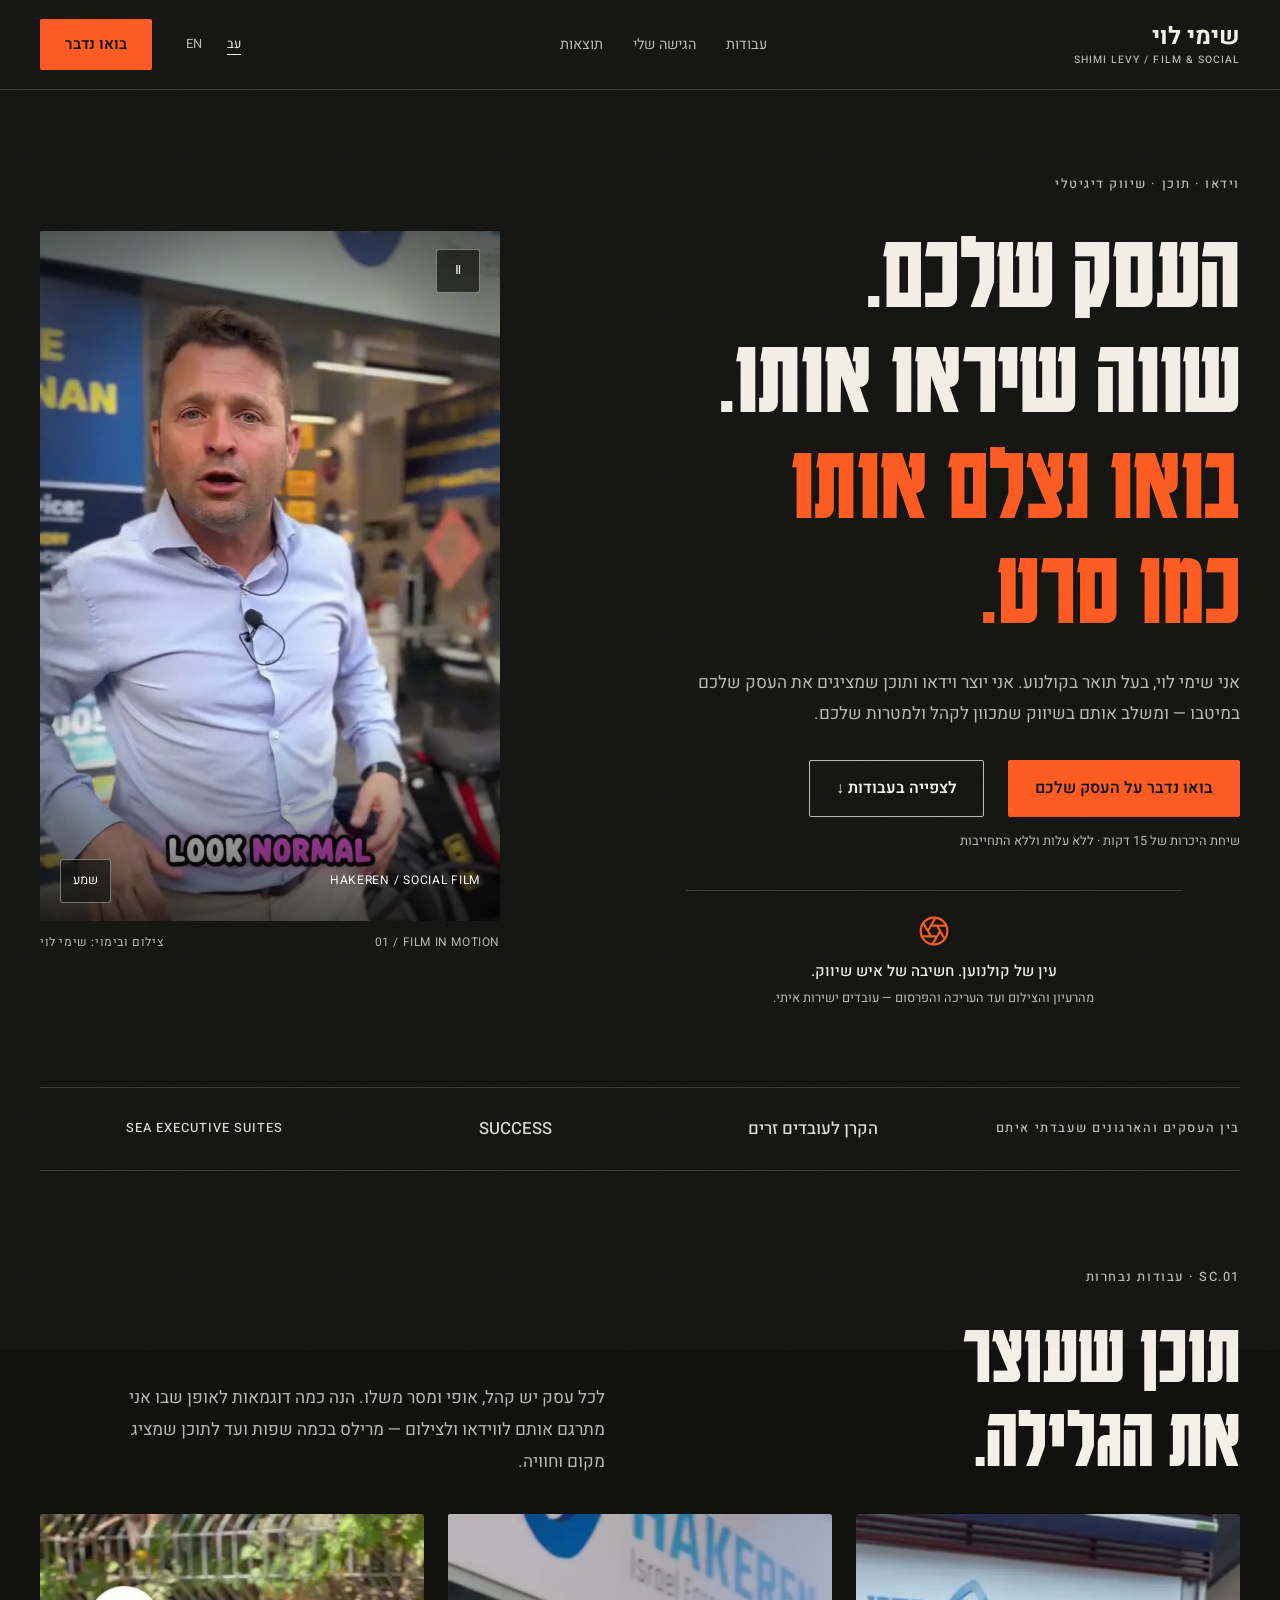
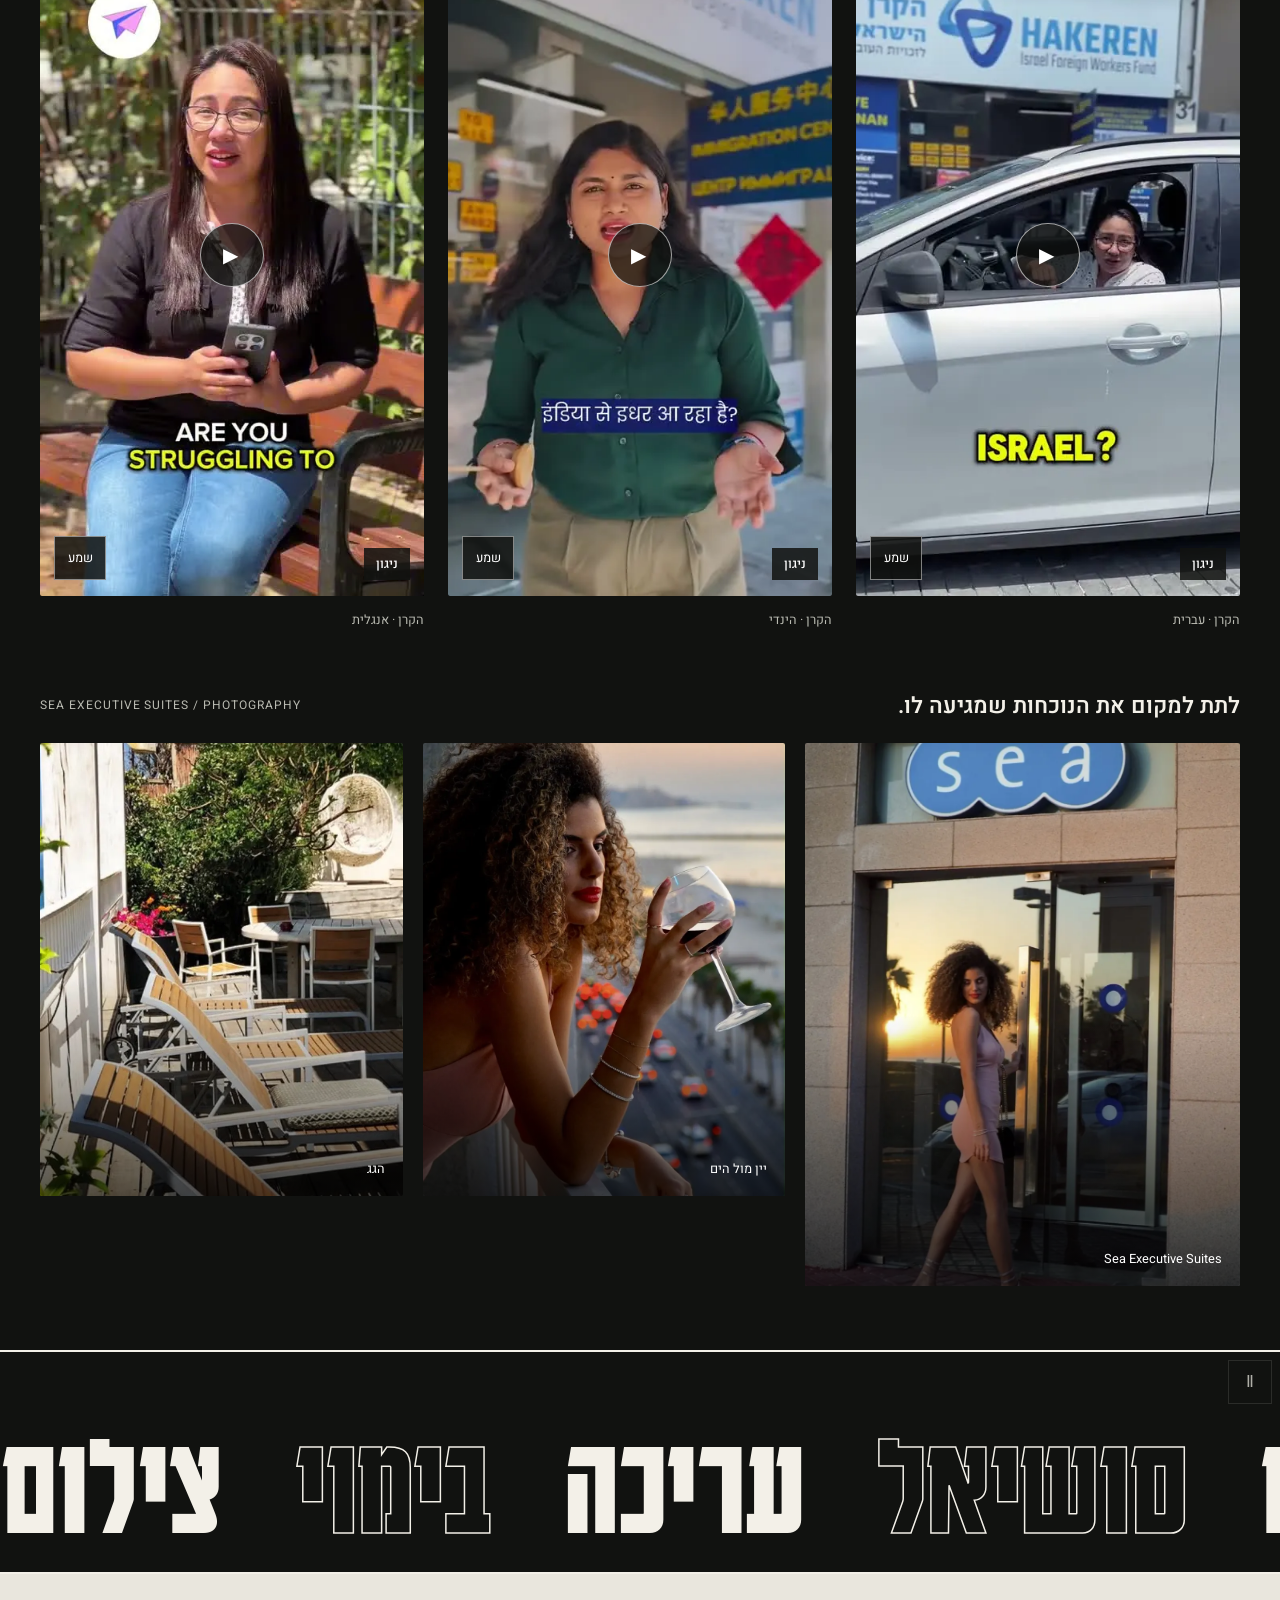
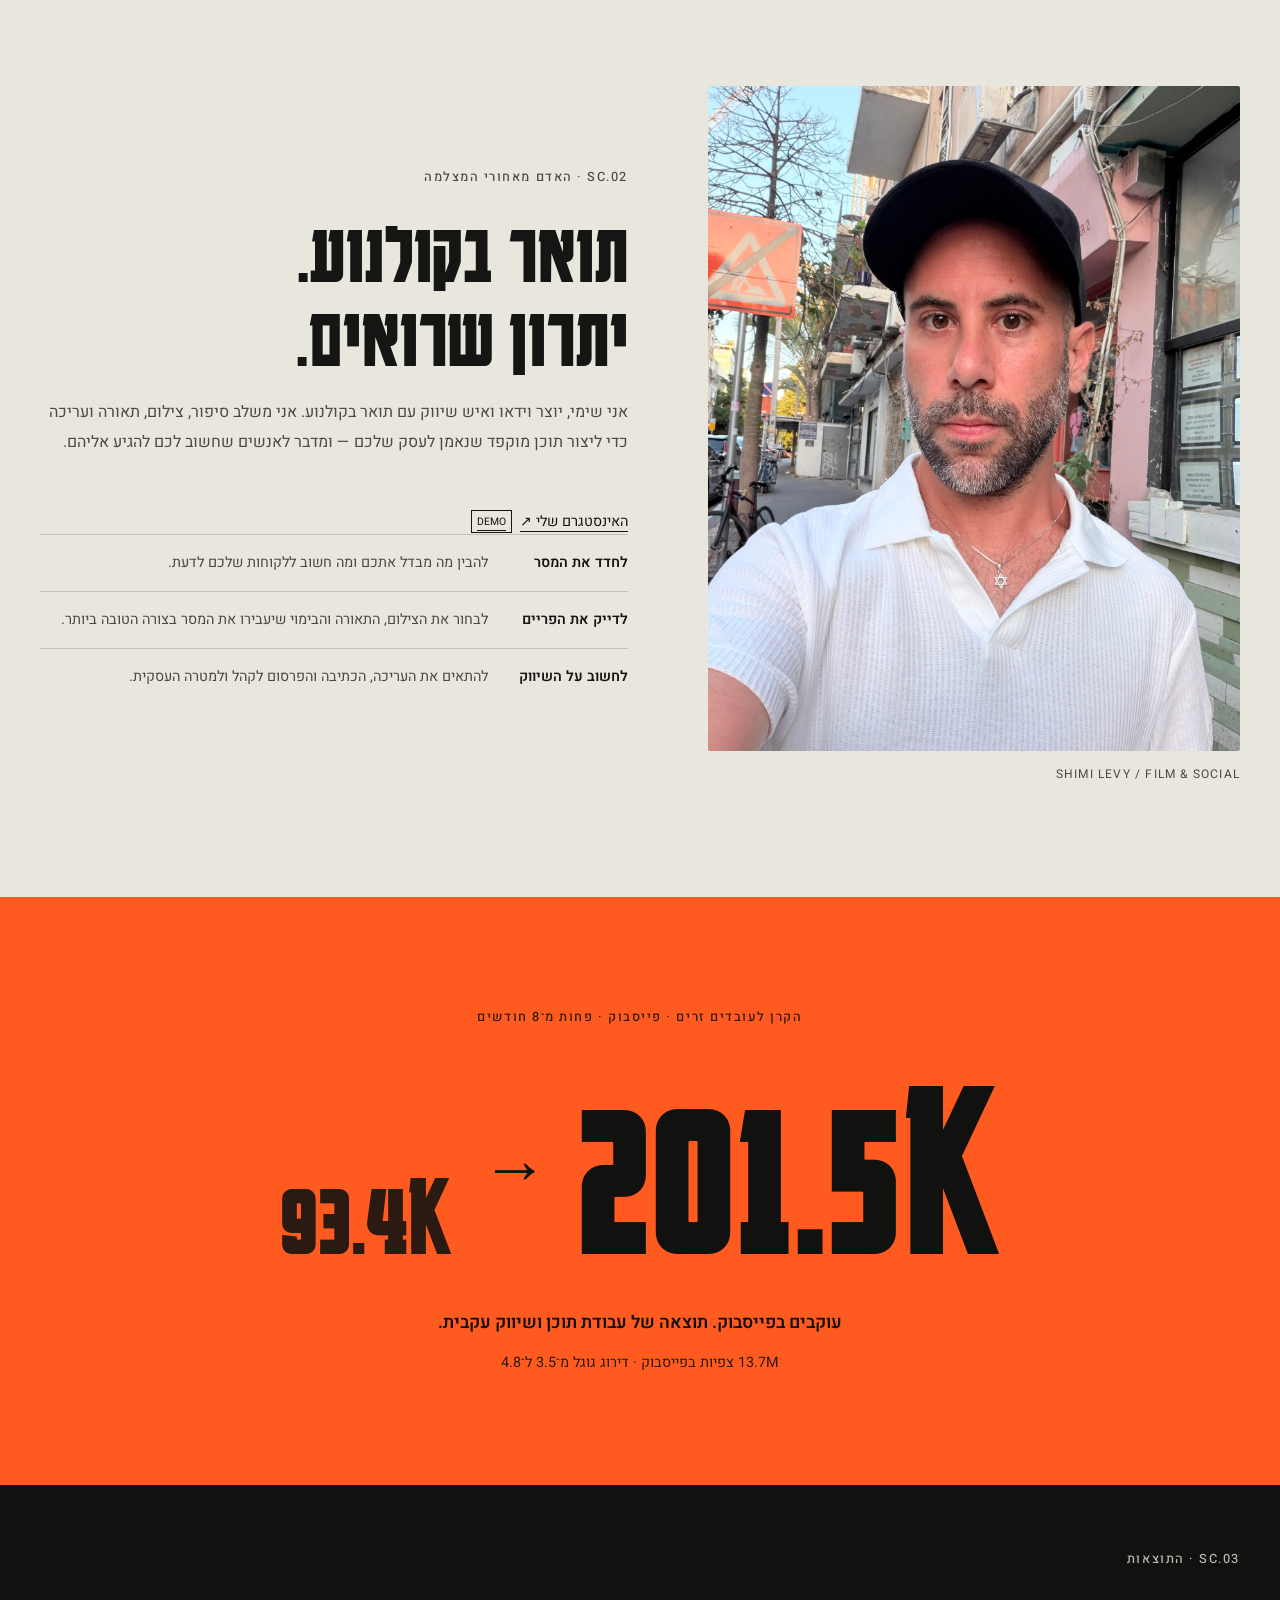
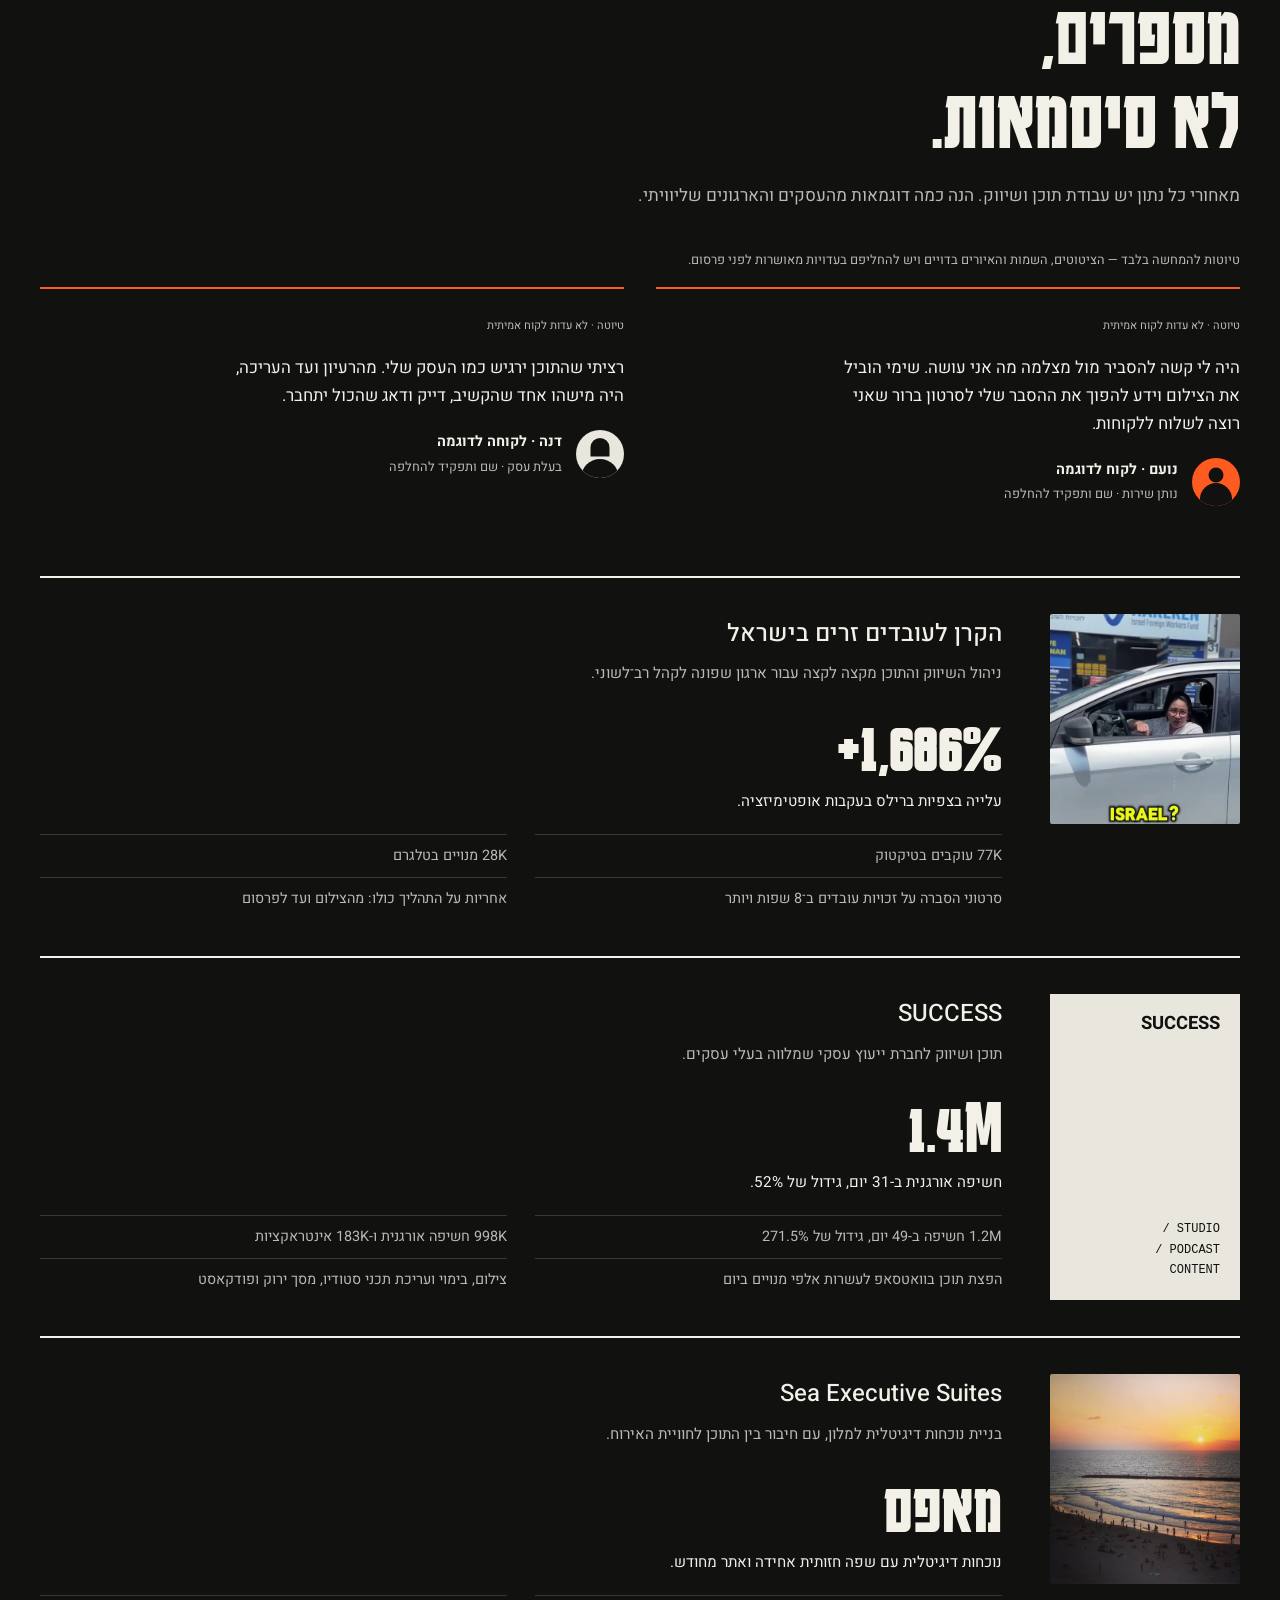
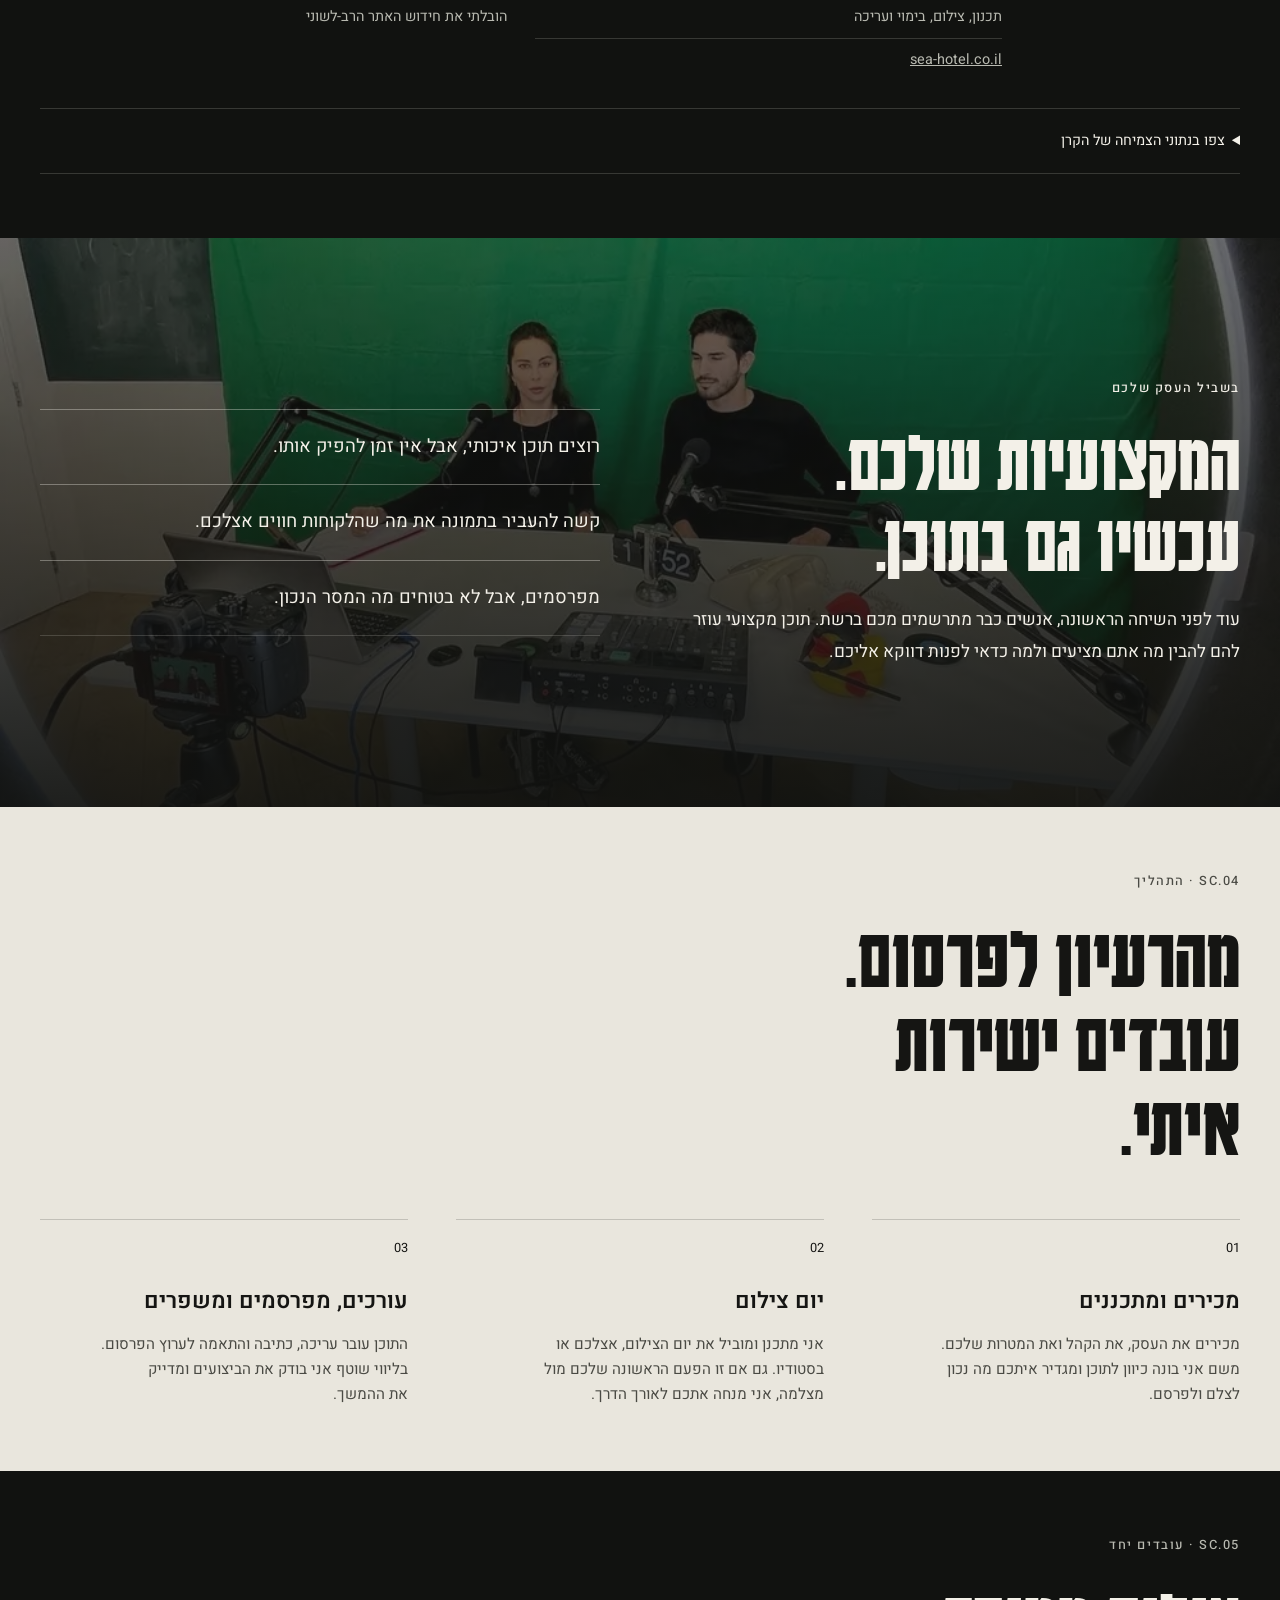
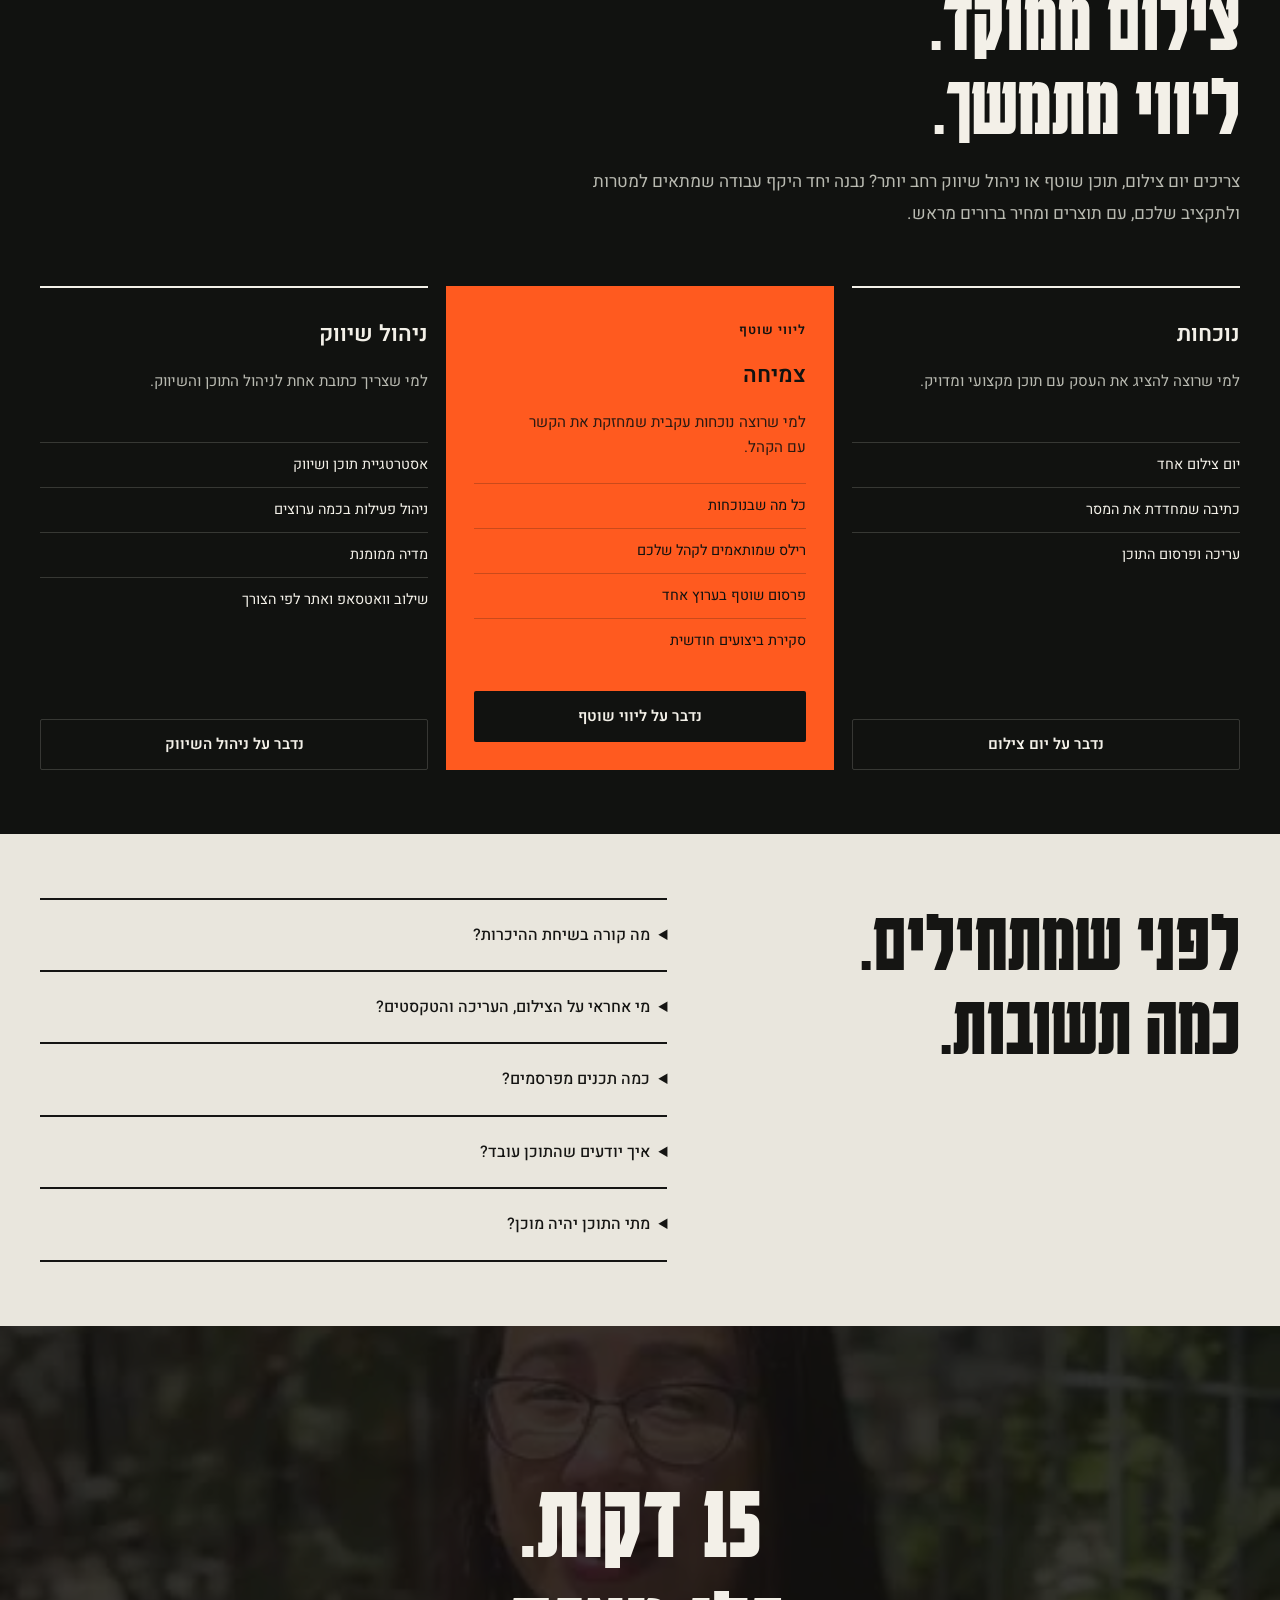
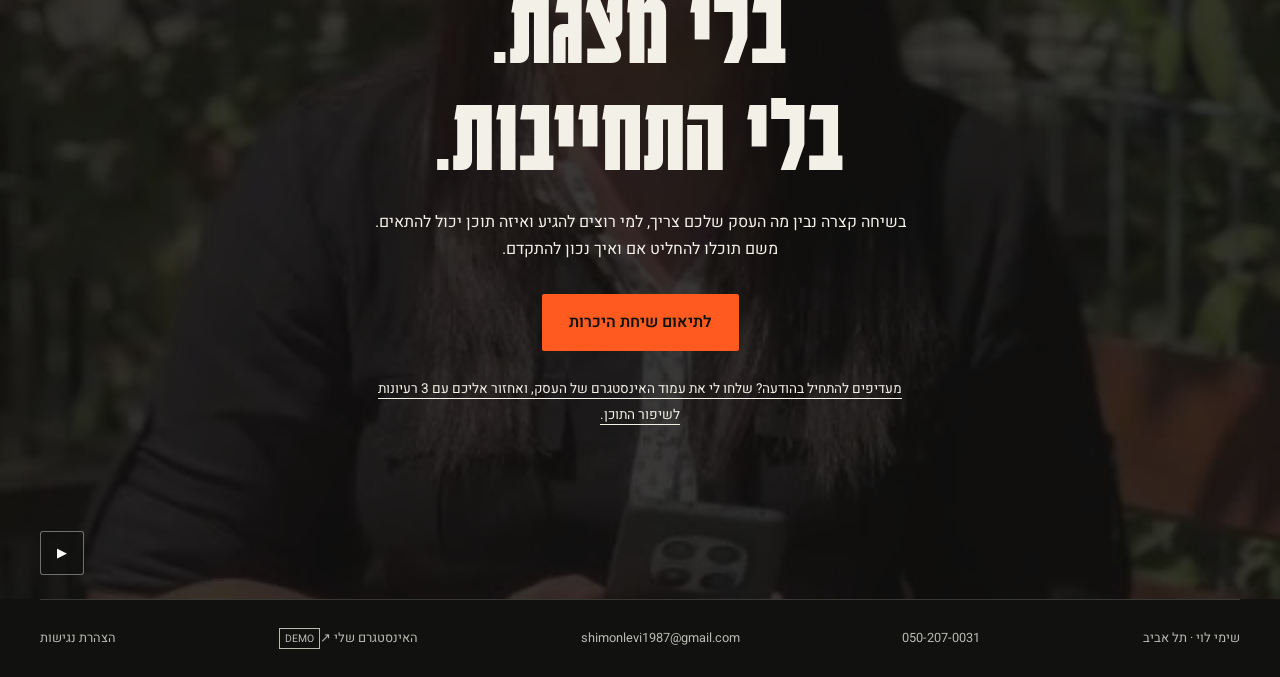
==== commit f12e3ce8: "Style portfolio link as a secondary button" ====
--- a/index.html
+++ b/index.html
@@ -39,7 +39,7 @@
       rel="stylesheet"
     />
     <link rel="preload" as="image" href="assets/hero-poster.webp" type="image/webp" />
-    <link rel="stylesheet" href="styles.css?v=16" />
+    <link rel="stylesheet" href="styles.css?v=17" />
     <script>
       document.documentElement.classList.add("js");
       try {
@@ -81,7 +81,7 @@
           <p class="lede" data-he="אני שימי לוי, בעל תואר בקולנוע. אני יוצר וידאו ותוכן שמציגים את העסק שלכם במיטבו — ומשלב אותם בשיווק שמכוון לקהל ולמטרות שלכם." data-en="I’m Shimi Levy, a cinema graduate. I create video and content that show your business at its best, backed by marketing shaped around your audience and goals.">אני שימי לוי, בעל תואר בקולנוע. אני יוצר וידאו ותוכן שמציגים את העסק שלכם במיטבו — ומשלב אותם בשיווק שמכוון לקהל ולמטרות שלכם.</p>
           <div class="hero-actions">
             <a class="btn btn-lg js-wa" data-wa="hero" data-he="בואו נדבר על העסק שלכם" data-en="Let’s talk about your business">בואו נדבר על העסק שלכם</a>
-            <a class="text-link" href="#work" data-he="לצפייה בעבודות ↓" data-en="Explore the work ↓">לצפייה בעבודות ↓</a>
+            <a class="btn btn-lg btn-secondary" href="#work" data-he="לצפייה בעבודות ↓" data-en="Explore the work ↓">לצפייה בעבודות ↓</a>
           </div>
           <p class="micro" data-he="שיחת היכרות של 15 דקות · ללא עלות וללא התחייבות" data-en="A free 15-minute introduction · No commitment">שיחת היכרות של 15 דקות · ללא עלות וללא התחייבות</p>
           <div class="hero-credential"><span class="frame-mark" aria-hidden="true"><svg viewBox="0 0 24 24" fill="none" stroke="currentColor" stroke-width="1.6" stroke-linecap="round" stroke-linejoin="round" focusable="false"><circle cx="12" cy="12" r="10" /><path d="m14.31 8 5.74 9.94M9.69 8h11.48M7.38 12l5.74-9.94M9.69 16 3.95 6.06M14.31 16H2.83M16.62 12l-5.74 9.94" /></svg></span><div><strong data-he="עין של קולנוען. חשיבה של איש שיווק." data-en="A filmmaker’s eye. A marketer’s mindset.">עין של קולנוען. חשיבה של איש שיווק.</strong><span data-he="מהרעיון והצילום ועד העריכה והפרסום — עובדים ישירות איתי." data-en="From the idea and shoot to the edit and launch, you work directly with me.">מהרעיון והצילום ועד העריכה והפרסום — עובדים ישירות איתי.</span></div></div>
--- a/styles.css
+++ b/styles.css
@@ -47,7 +47,8 @@
 .btn { display: inline-flex; align-items: center; justify-content: center; min-height: 48px; padding: 12px 24px; border-radius: var(--radius); background: var(--accent); color: var(--accent-ink); border: 1px solid transparent; text-decoration: none; font-weight: 600; font-size: .95rem; transition: background .18s; }
 .btn:hover { background: #ff743f; }
 .btn-lg { min-height: 56px; padding: 14px 26px; font-size: 1rem; }
-.text-link { font-size: .95rem; text-underline-offset: 7px; text-decoration-thickness: 1px; padding-block: 12px; }
+.btn-secondary { background: transparent; color: var(--ink); border-color: var(--muted); }
+.btn-secondary:hover { background: var(--bg-2); border-color: var(--ink); }
 .kicker { margin: 0 0 22px; font-size: .8rem; font-weight: 500; letter-spacing: .12em; color: var(--muted); }
 .accent-text { color: var(--accent); }
 .hero { padding-block: 64px 58px; display: grid; grid-template-columns: 1.2fr 1fr; gap: clamp(40px, 6vw, 90px); align-items: center; }
@@ -259,7 +260,6 @@
   .lede { margin-block: 24px; font-size: 1rem; }
   .hero-actions { gap: 8px 20px; }
   .hero-actions .btn { flex: 1 1 250px; }
-  .hero-actions .text-link { font-size: .85rem; }
   .hero-credential { margin-top: 26px; padding-top: 20px; }
   .hero-feature { max-width: none; grid-row: 1; }
   .hero-media { height: clamp(250px, 43svh, 390px); aspect-ratio: auto; }
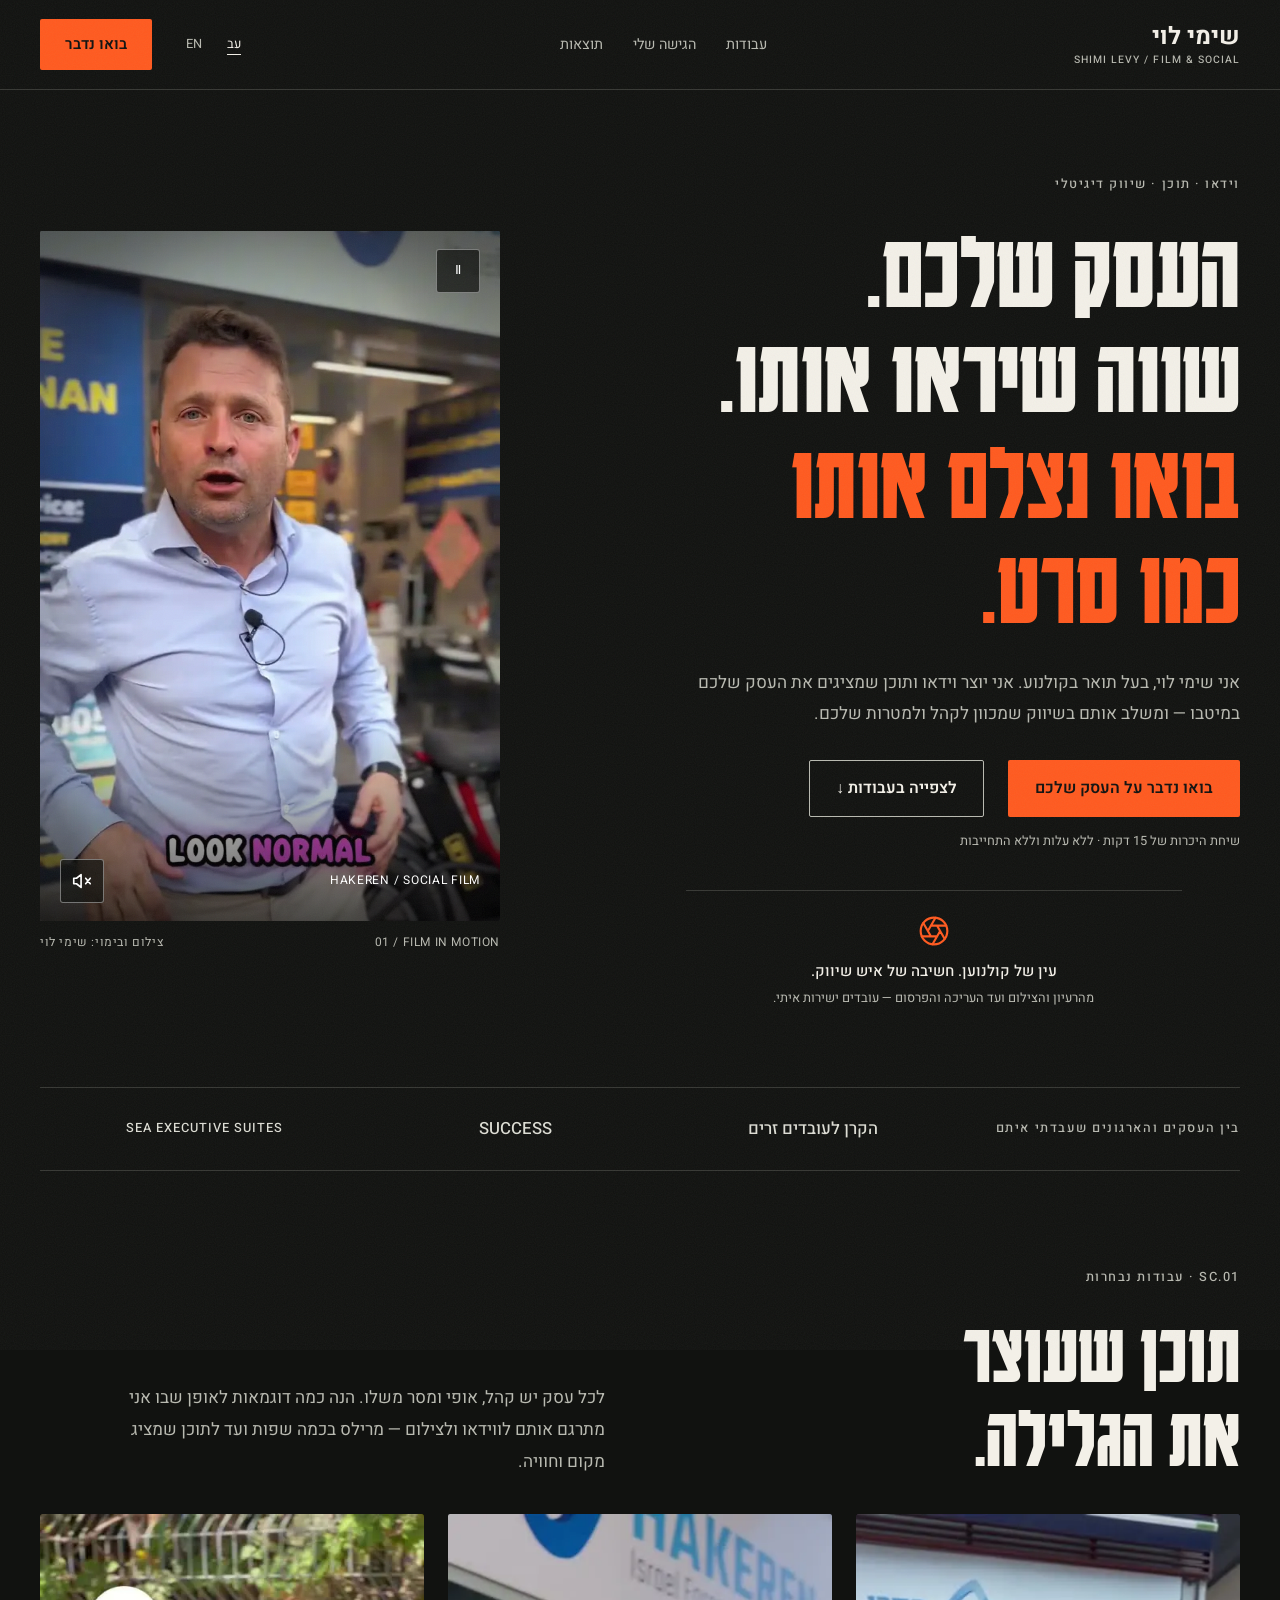
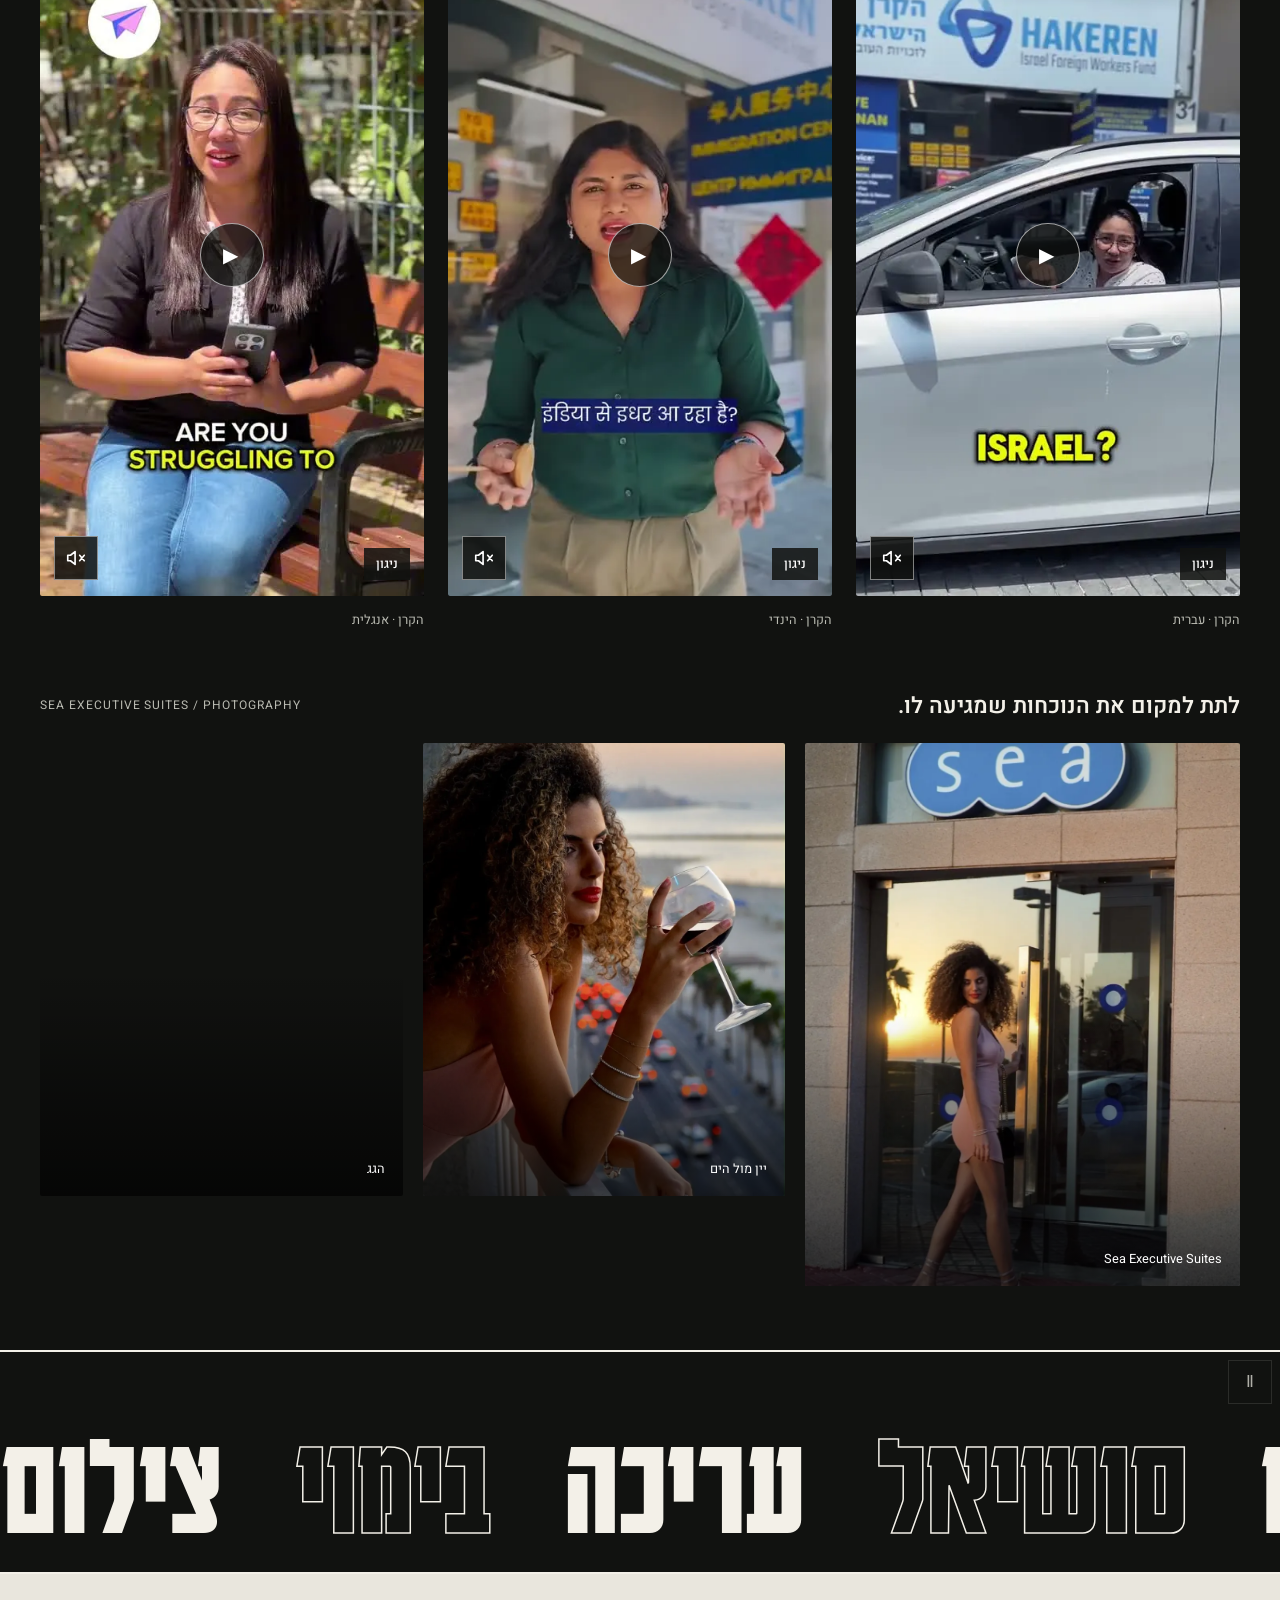
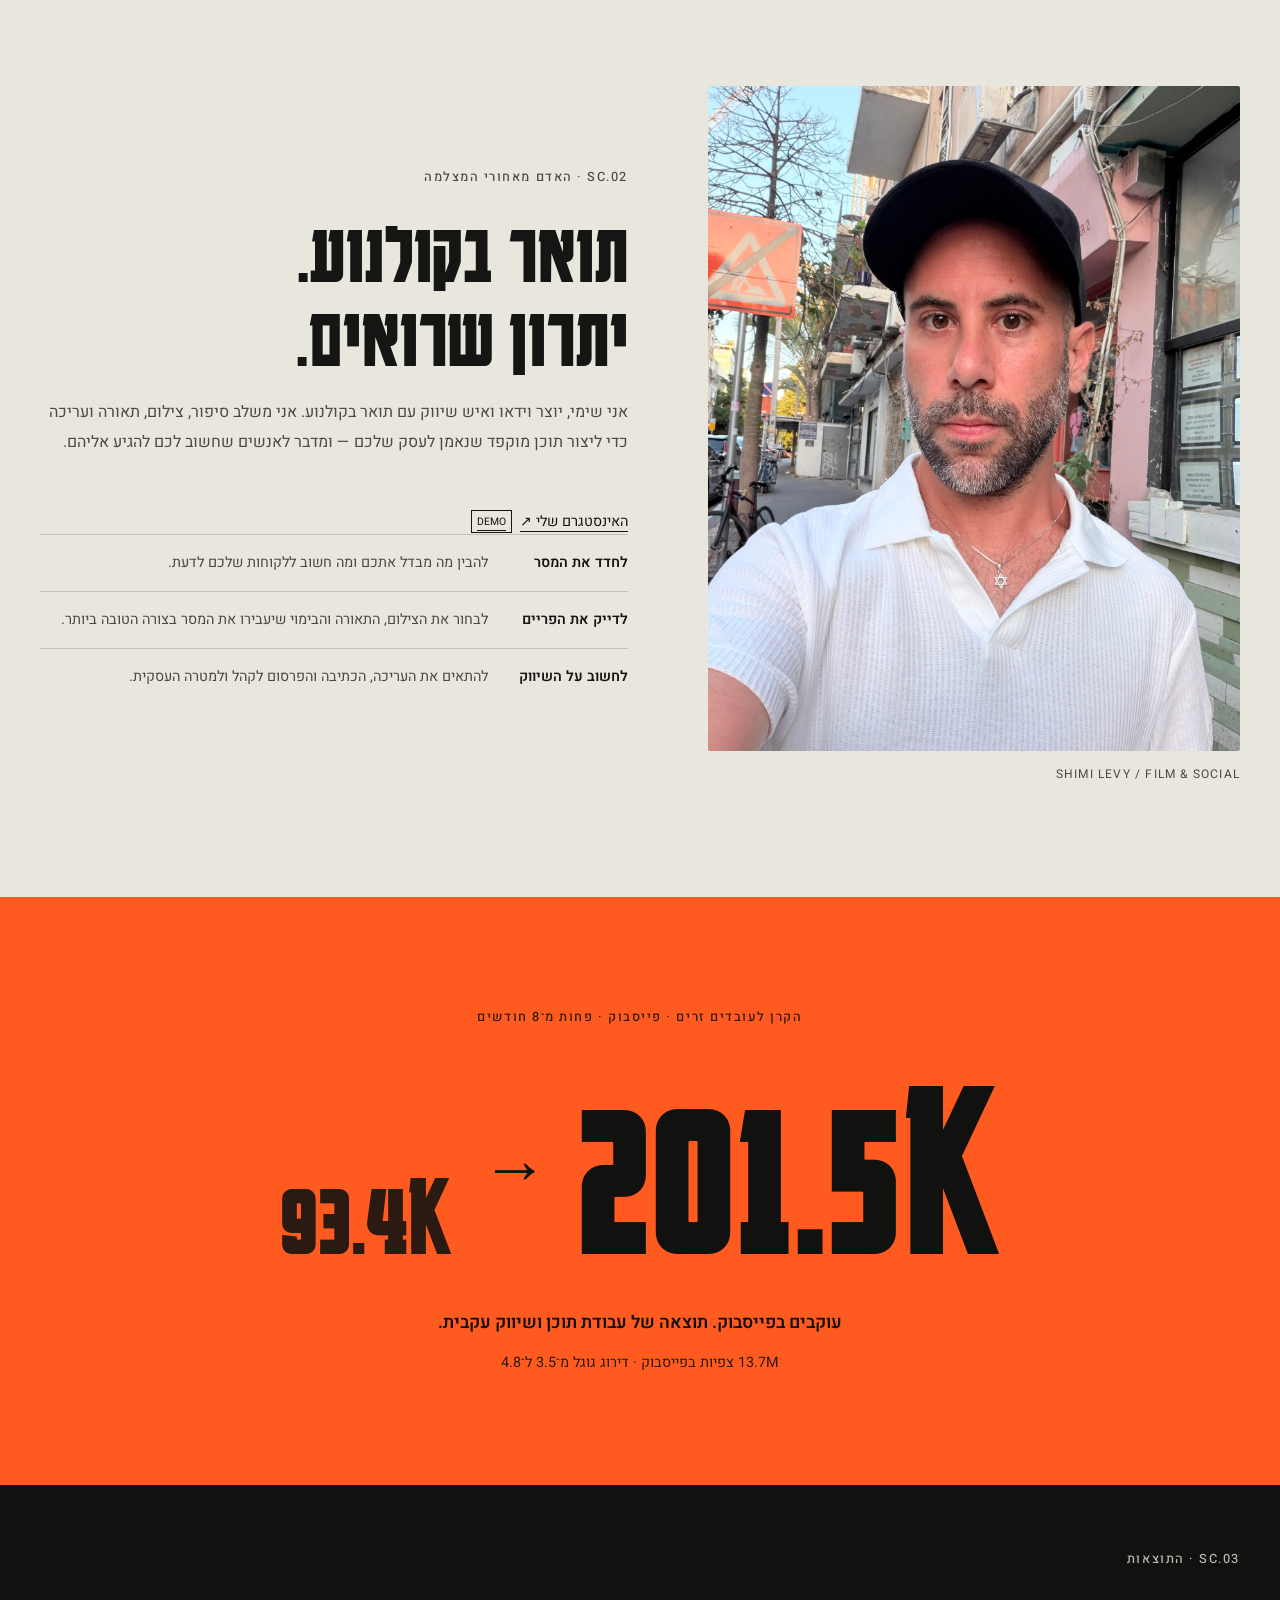
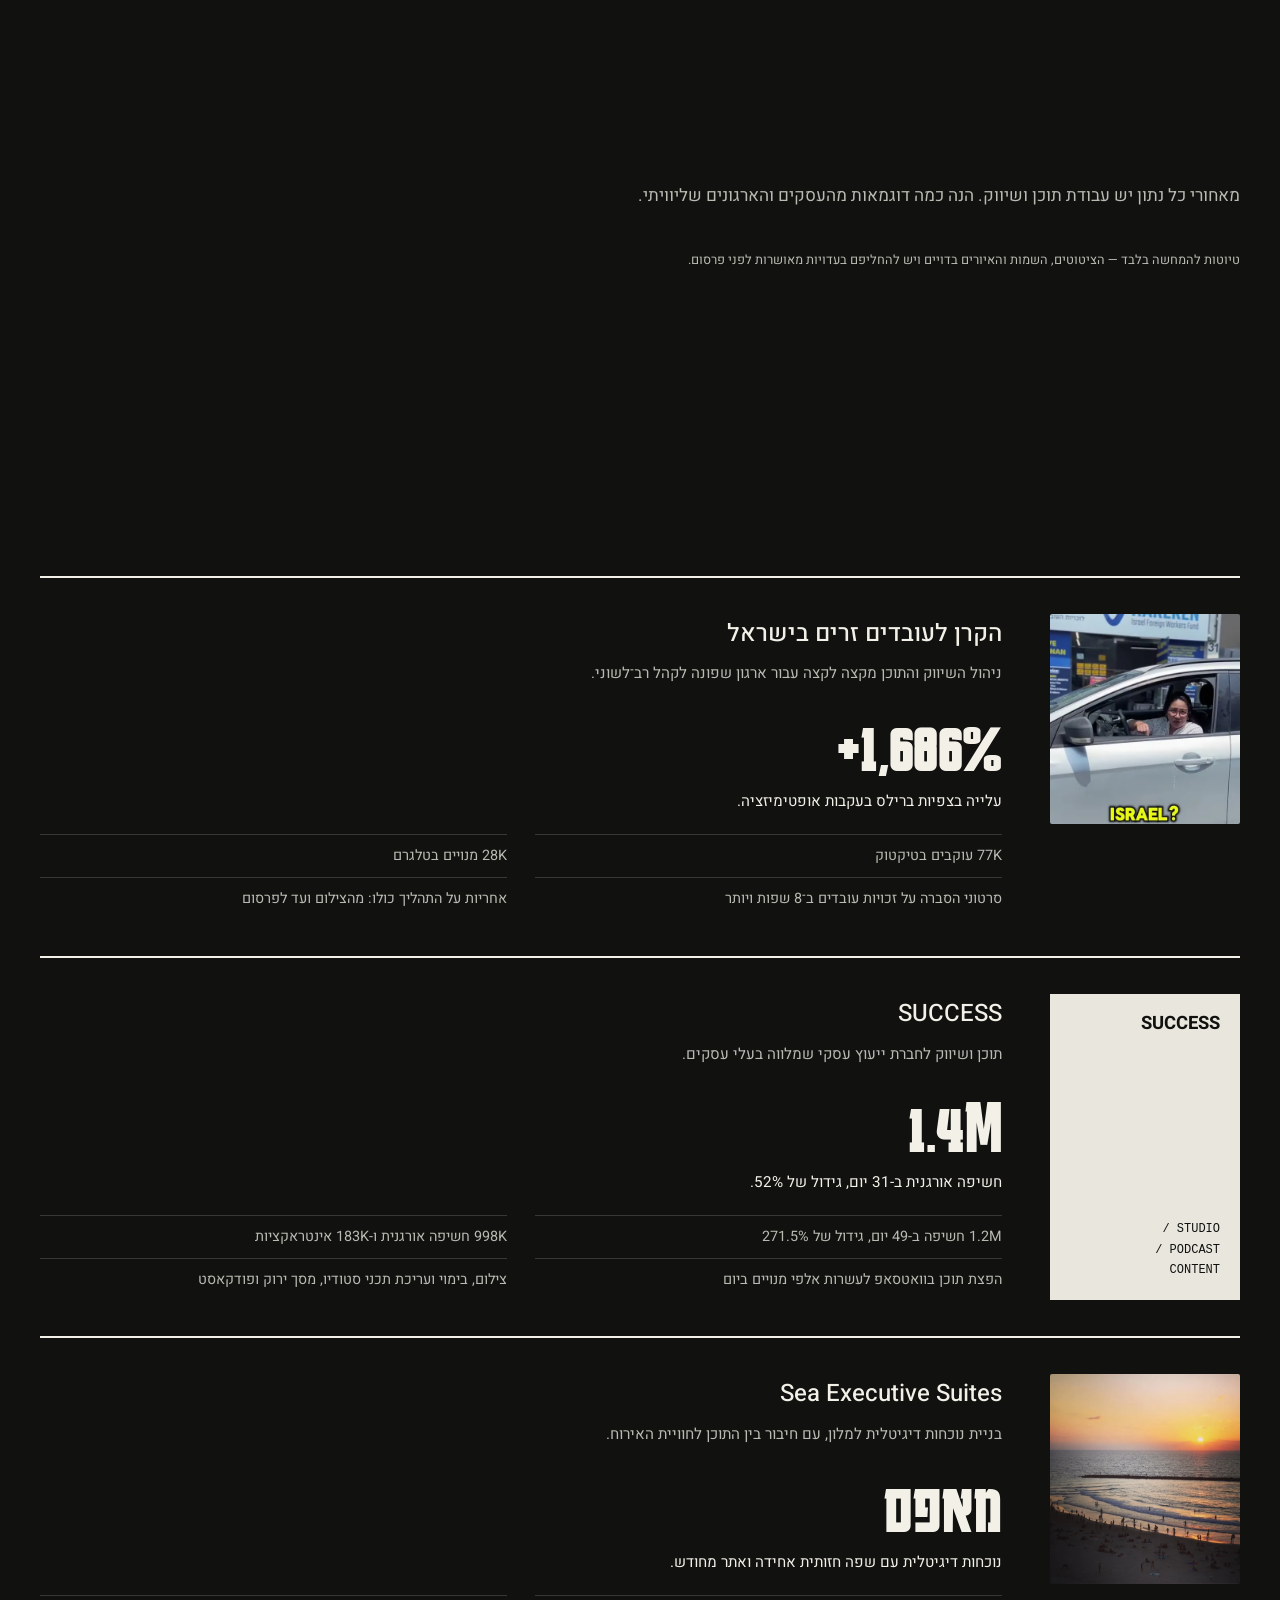
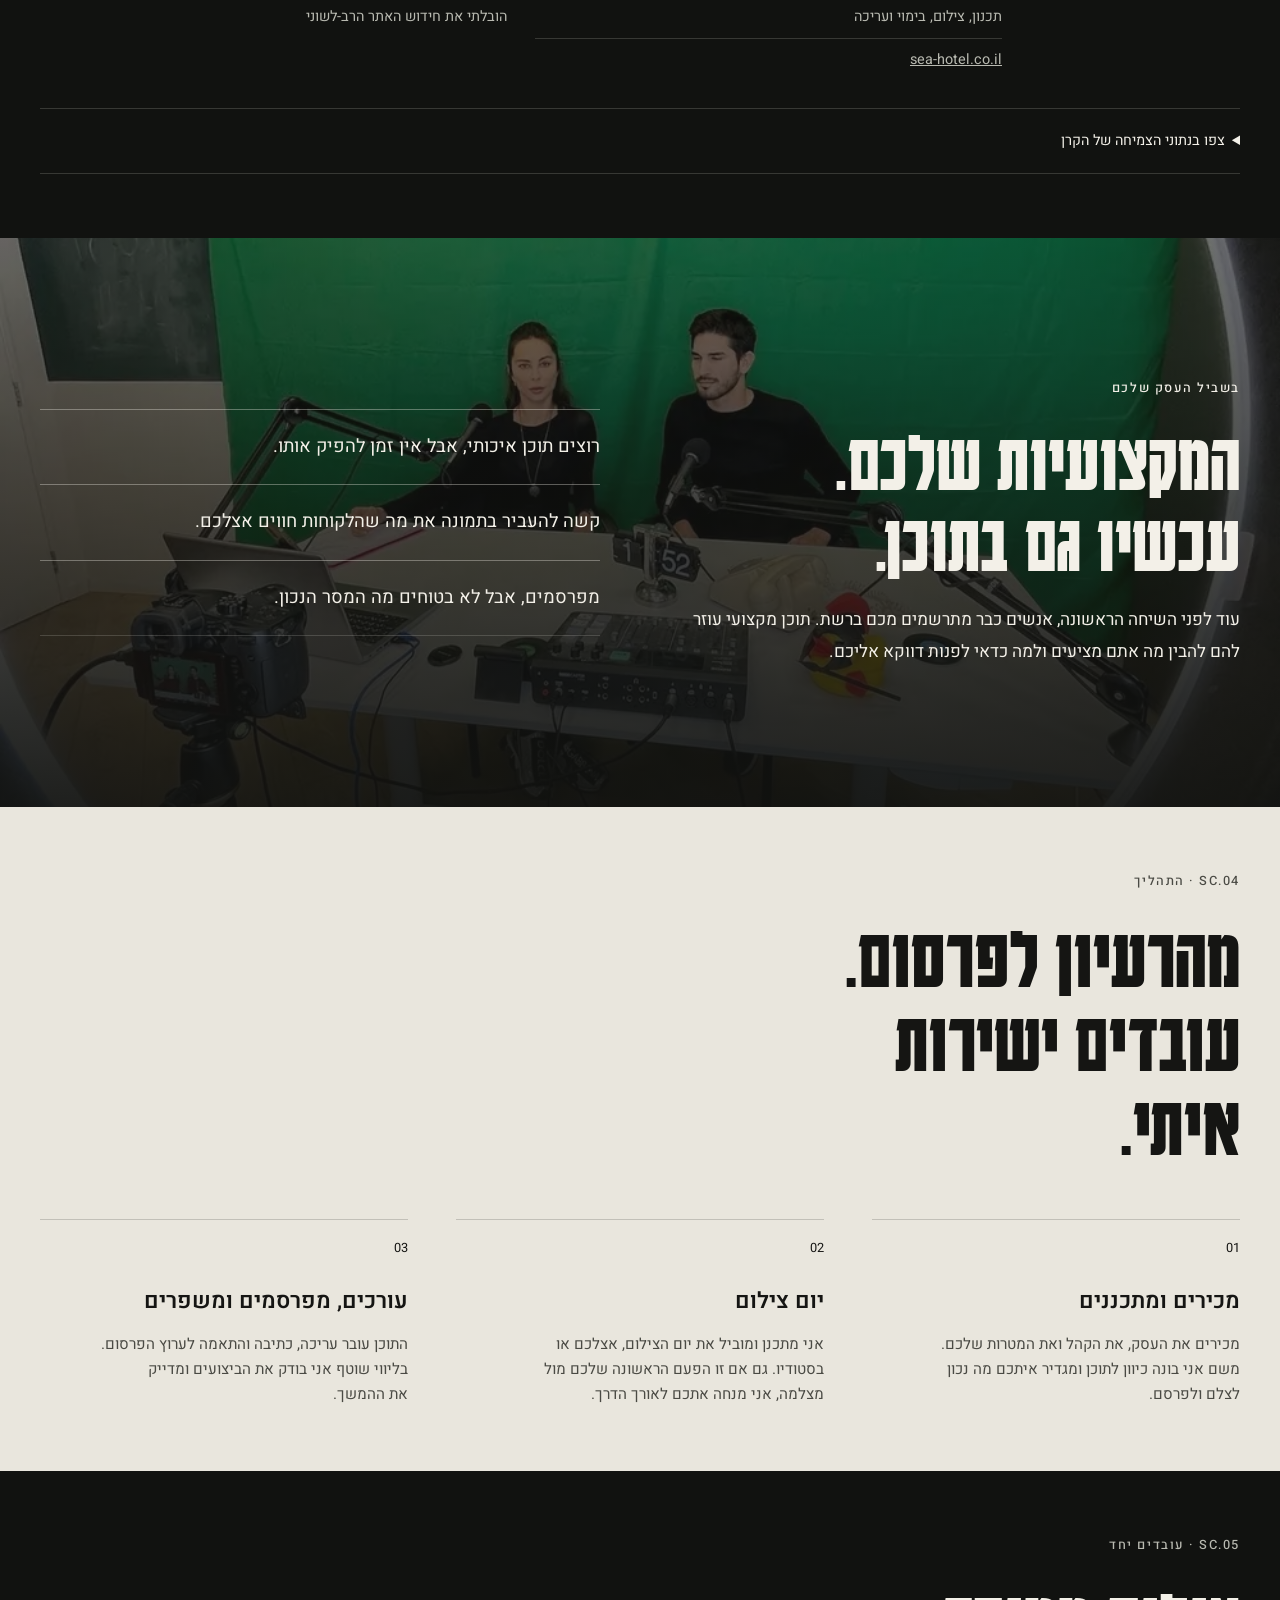
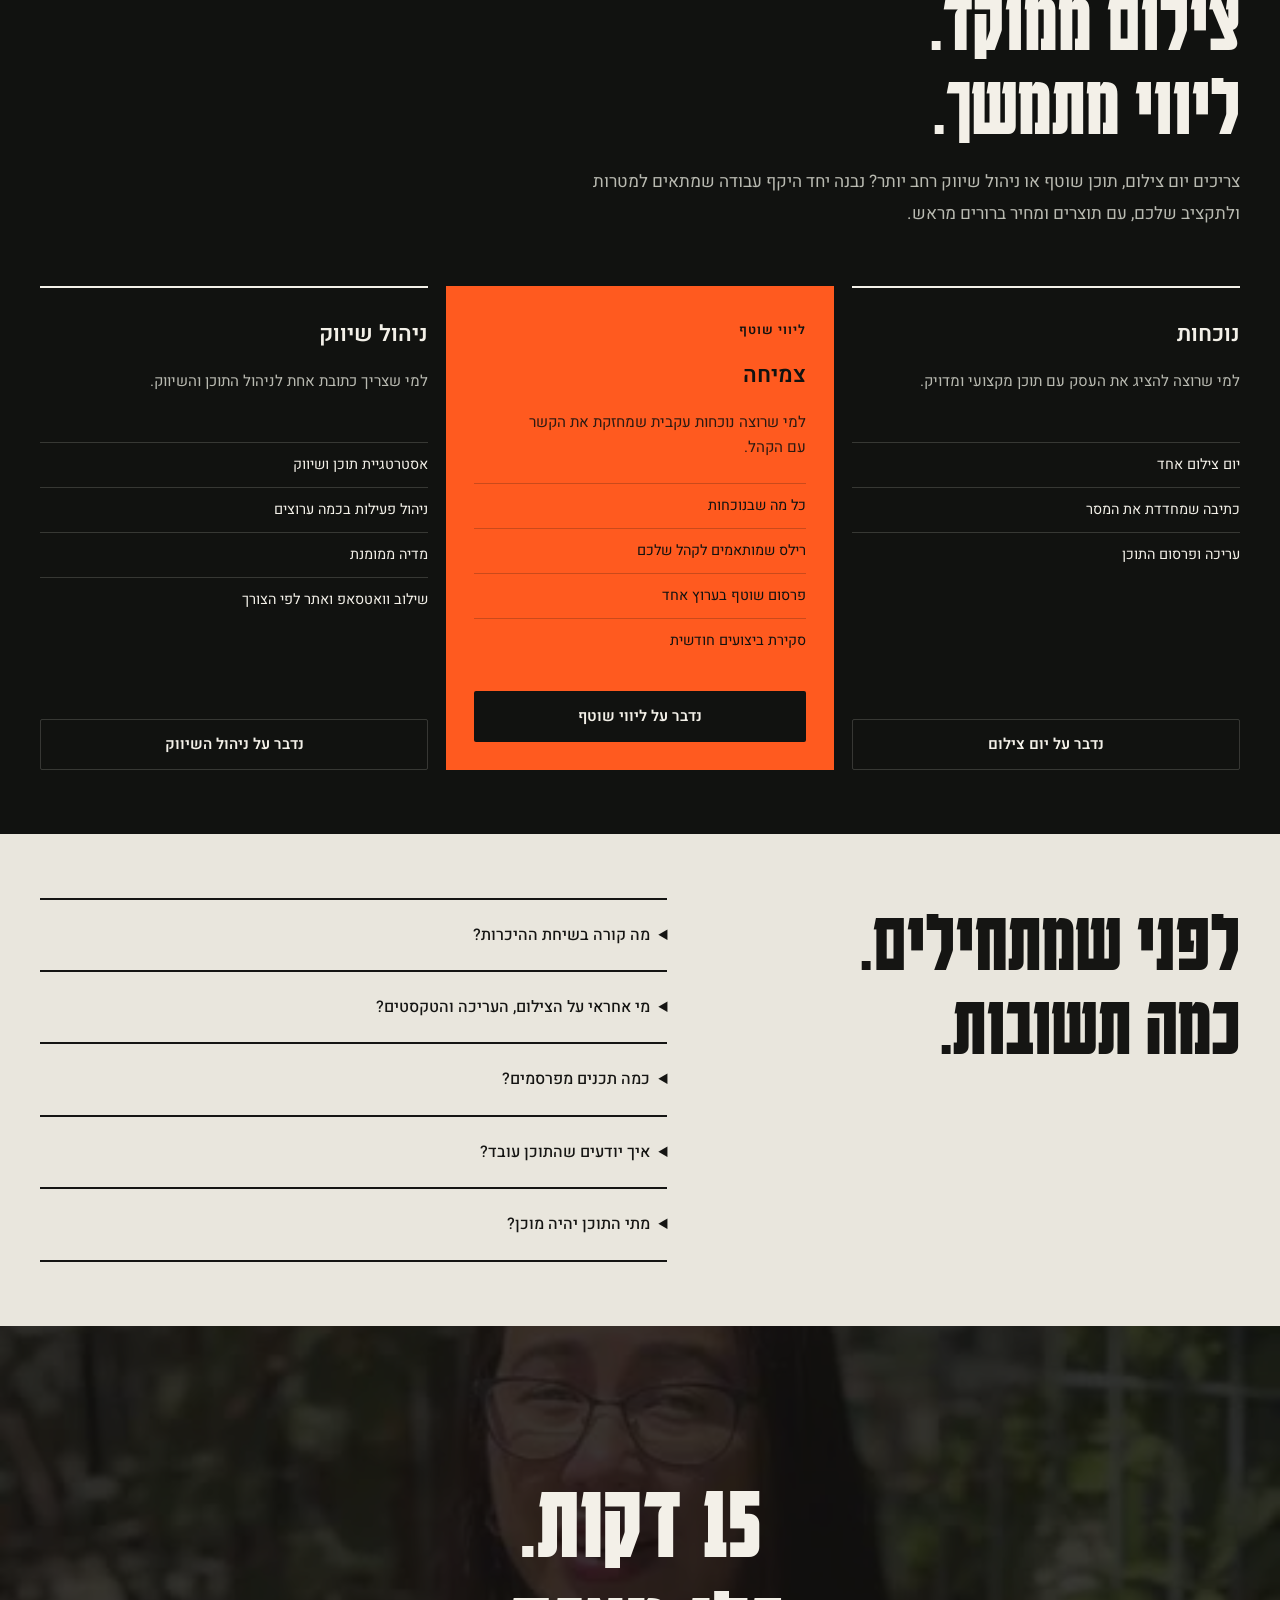
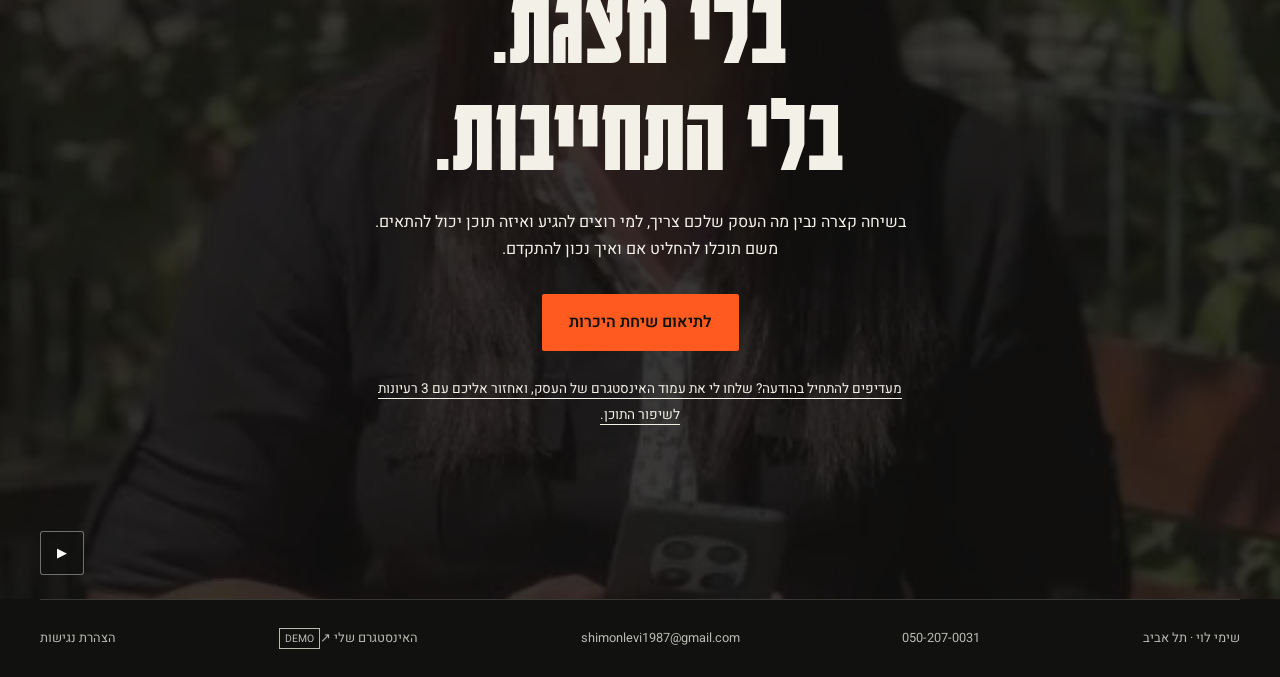
==== commit 61300517: "Replace video sound labels with accessible icons" ====
--- a/index.html
+++ b/index.html
@@ -39,7 +39,7 @@
       rel="stylesheet"
     />
     <link rel="preload" as="image" href="assets/hero-poster.webp" type="image/webp" />
-    <link rel="stylesheet" href="styles.css?v=17" />
+    <link rel="stylesheet" href="styles.css?v=18" />
     <script>
       document.documentElement.classList.add("js");
       try {
@@ -90,7 +90,7 @@
           <div class="hero-media">
             <video id="reel" autoplay muted loop playsinline preload="metadata" poster="assets/hero-poster.webp" width="640" height="1138" aria-label="מתוך עבודת וידאו להקרן" data-label-he="מתוך עבודת וידאו להקרן" data-label-en="Selected video work for Hakeren"><source src="assets/hero.mp4" type="video/mp4" /></video>
             <div class="media-top"><span class="rec" aria-hidden="true">REC <time id="tc">00:00:00:00</time></span><button type="button" id="hero-play" class="media-button" aria-pressed="false" data-label-he="השהיית סרטון" data-label-en="Pause video" aria-label="השהיית סרטון">Ⅱ</button></div>
-            <div class="media-bottom"><span>HAKEREN / SOCIAL FILM</span><button type="button" id="sound" class="media-button" aria-pressed="false">שמע</button></div>
+            <div class="media-bottom"><span>HAKEREN / SOCIAL FILM</span><button type="button" id="sound" class="media-button sound-toggle" aria-label="הפעלת שמע" title="הפעלת שמע" aria-pressed="false"><svg class="sound-icon" viewBox="0 0 24 24" fill="none" stroke="currentColor" stroke-width="1.8" stroke-linecap="round" stroke-linejoin="round" aria-hidden="true" focusable="false"><path d="M11 5 6 9H3v6h3l5 4V5Z" /><path class="sound-off" d="m16 9 5 6m0-6-5 6" /><path class="sound-on" d="M15 8a6 6 0 0 1 0 8m3-11a10 10 0 0 1 0 14" /></svg></button></div>
           </div>
           <figcaption><span>01 / FILM IN MOTION</span><span data-he="צילום ובימוי: שימי לוי" data-en="Filming &amp; direction: Shimi Levy">צילום ובימוי: שימי לוי</span></figcaption>
         </figure>
@@ -113,7 +113,7 @@
             <div class="reel-player" data-reel="01">
             <video src="assets/reel.mp4" poster="assets/reel-poster.webp" width="480" height="854" controls muted playsinline preload="none" aria-label="ריל להקרן בעברית" data-label-he="ריל להקרן בעברית" data-label-en="A Hebrew reel for Hakeren"></video>
               <button class="reel-toggle" type="button" aria-label="ניגון סרטון" hidden><span class="play-symbol" aria-hidden="true">▶</span><span class="reel-status" aria-hidden="true">ניגון</span></button>
-              <button class="reel-sound" type="button" aria-label="הפעלת שמע" aria-pressed="false" hidden>שמע</button>
+              <button class="reel-sound sound-toggle" type="button" aria-label="הפעלת שמע" title="הפעלת שמע" aria-pressed="false" hidden><svg class="sound-icon" viewBox="0 0 24 24" fill="none" stroke="currentColor" stroke-width="1.8" stroke-linecap="round" stroke-linejoin="round" aria-hidden="true" focusable="false"><path d="M11 5 6 9H3v6h3l5 4V5Z" /><path class="sound-off" d="m16 9 5 6m0-6-5 6" /><path class="sound-on" d="M15 8a6 6 0 0 1 0 8m3-11a10 10 0 0 1 0 14" /></svg></button>
             </div>
             <figcaption data-he="הקרן · עברית" data-en="Hakeren · Hebrew">הקרן · עברית</figcaption>
           </figure>
@@ -121,7 +121,7 @@
             <div class="reel-player" data-reel="02">
             <video src="assets/reel-2.mp4" poster="assets/reel-2.webp" width="480" height="854" controls muted playsinline preload="none" aria-label="ריל להקרן בהינדי" data-label-he="ריל להקרן בהינדי" data-label-en="A Hindi reel for Hakeren"></video>
               <button class="reel-toggle" type="button" aria-label="ניגון סרטון" hidden><span class="play-symbol" aria-hidden="true">▶</span><span class="reel-status" aria-hidden="true">ניגון</span></button>
-              <button class="reel-sound" type="button" aria-label="הפעלת שמע" aria-pressed="false" hidden>שמע</button>
+              <button class="reel-sound sound-toggle" type="button" aria-label="הפעלת שמע" title="הפעלת שמע" aria-pressed="false" hidden><svg class="sound-icon" viewBox="0 0 24 24" fill="none" stroke="currentColor" stroke-width="1.8" stroke-linecap="round" stroke-linejoin="round" aria-hidden="true" focusable="false"><path d="M11 5 6 9H3v6h3l5 4V5Z" /><path class="sound-off" d="m16 9 5 6m0-6-5 6" /><path class="sound-on" d="M15 8a6 6 0 0 1 0 8m3-11a10 10 0 0 1 0 14" /></svg></button>
             </div>
             <figcaption data-he="הקרן · הינדי" data-en="Hakeren · Hindi">הקרן · הינדי</figcaption>
           </figure>
@@ -129,7 +129,7 @@
             <div class="reel-player" data-reel="03">
             <video src="assets/reel-3.mp4" poster="assets/reel-3.webp" width="480" height="854" controls muted playsinline preload="none" aria-label="ריל להקרן באנגלית" data-label-he="ריל להקרן באנגלית" data-label-en="An English reel for Hakeren"></video>
               <button class="reel-toggle" type="button" aria-label="ניגון סרטון" hidden><span class="play-symbol" aria-hidden="true">▶</span><span class="reel-status" aria-hidden="true">ניגון</span></button>
-              <button class="reel-sound" type="button" aria-label="הפעלת שמע" aria-pressed="false" hidden>שמע</button>
+              <button class="reel-sound sound-toggle" type="button" aria-label="הפעלת שמע" title="הפעלת שמע" aria-pressed="false" hidden><svg class="sound-icon" viewBox="0 0 24 24" fill="none" stroke="currentColor" stroke-width="1.8" stroke-linecap="round" stroke-linejoin="round" aria-hidden="true" focusable="false"><path d="M11 5 6 9H3v6h3l5 4V5Z" /><path class="sound-off" d="m16 9 5 6m0-6-5 6" /><path class="sound-on" d="M15 8a6 6 0 0 1 0 8m3-11a10 10 0 0 1 0 14" /></svg></button>
             </div>
             <figcaption data-he="הקרן · אנגלית" data-en="Hakeren · English">הקרן · אנגלית</figcaption>
           </figure>
@@ -408,7 +408,7 @@
     <div class="dock">
       <a class="btn js-wa" data-wa="dock" data-he="בואו נדבר בוואטסאפ" data-en="Let’s talk on WhatsApp">בואו נדבר בוואטסאפ</a>
     </div>
-    <script src="main.js?v=13"></script>
+    <script src="main.js?v=14"></script>
     <script src="analytics.js?v=11"></script>
   </body>
 </html>
--- a/styles.css
+++ b/styles.css
@@ -75,6 +75,9 @@
 .hero-media.is-recording .rec::before { animation: blink 1s steps(2) infinite; }
 @keyframes blink { 50% { opacity: .2; } }
 .media-button { cursor: pointer; border: 1px solid #ffffff66; background: #111210bb; color: white; padding: 8px 12px; min-height: 44px; min-width: 44px; border-radius: 3px; font-size: .8rem; }
+.sound-toggle { display: inline-flex; align-items: center; justify-content: center; width: 44px; height: 44px; padding: 0; }
+.sound-icon { display: block; width: 22px; height: 22px; }
+.sound-toggle[aria-pressed="false"] .sound-on, .sound-toggle[aria-pressed="true"] .sound-off { display: none; }
 .hero-feature figcaption { display: flex; justify-content: space-between; gap: 14px; margin-top: 12px; color: var(--muted); font-size: .75rem; letter-spacing: .05em; }
 .hero-feature figcaption > span:first-child { direction: ltr; }
 .client-strip { border-top: 1px solid var(--line); border-bottom: 1px solid var(--line); display: flex; gap: 32px; align-items: center; padding-block: 27px; }
@@ -338,7 +341,7 @@
 .is-playing .play-symbol { opacity: 0; }
 .is-playing .reel-toggle:hover .play-symbol, .is-playing .reel-toggle:focus-visible .play-symbol { opacity: 1; }
 .reel-status { position: absolute; bottom: 16px; inset-inline-start: 14px; background: #111210d9; padding: 8px 12px; font: 500 .8rem/1.3 Heebo, sans-serif; }
-.reel-sound { position: absolute; bottom: 16px; inset-inline-end: 14px; z-index: 1; min-width: 52px; min-height: 44px; border: 1px solid #fff7; background: #111210d9; color: #fff; font-size: .8rem; cursor: pointer; }
+.reel-sound { position: absolute; bottom: 16px; inset-inline-end: 14px; z-index: 1; min-width: 44px; min-height: 44px; border: 1px solid #fff7; background: #111210d9; color: #fff; font-size: .8rem; cursor: pointer; }
 .reel-toggle:focus-visible { outline-offset: -5px; }
 .reels [hidden] { display: none; }
 @media (prefers-reduced-motion: reduce) { .ticker-toggle { display: none; } }
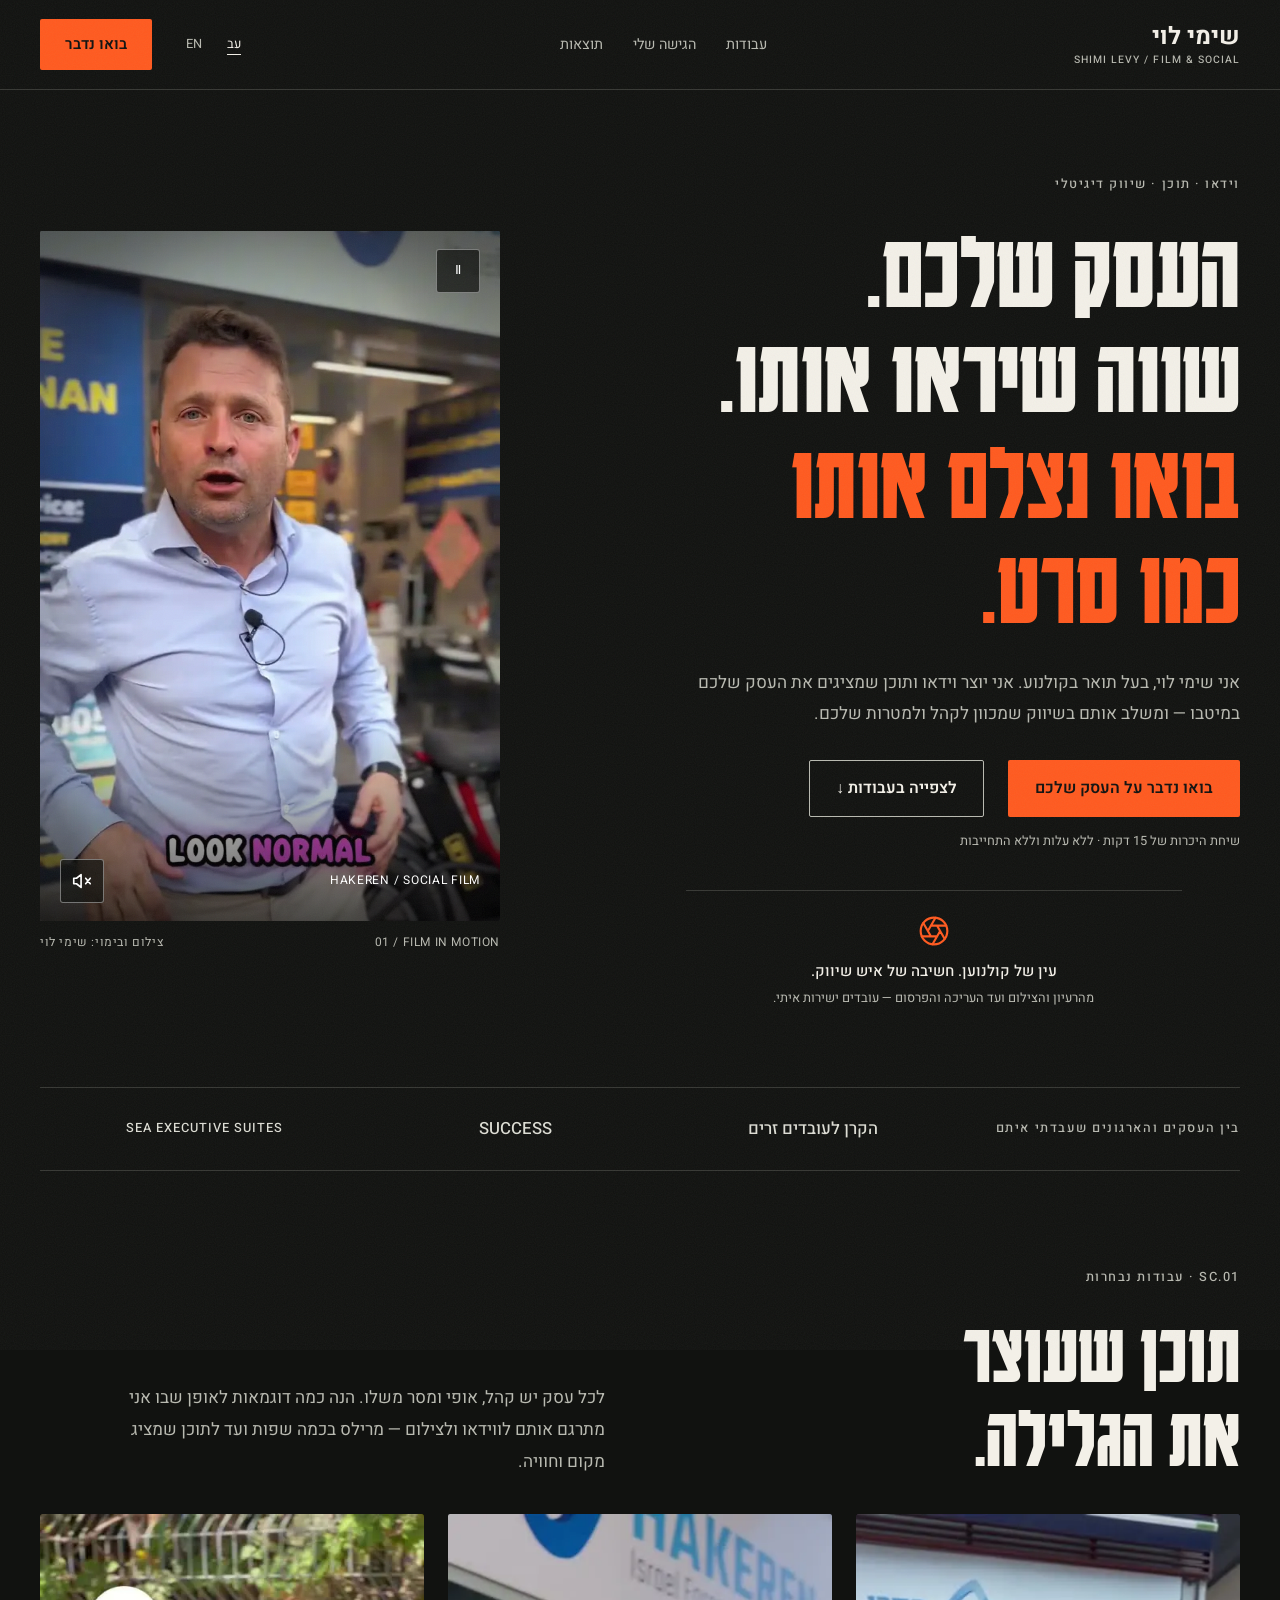
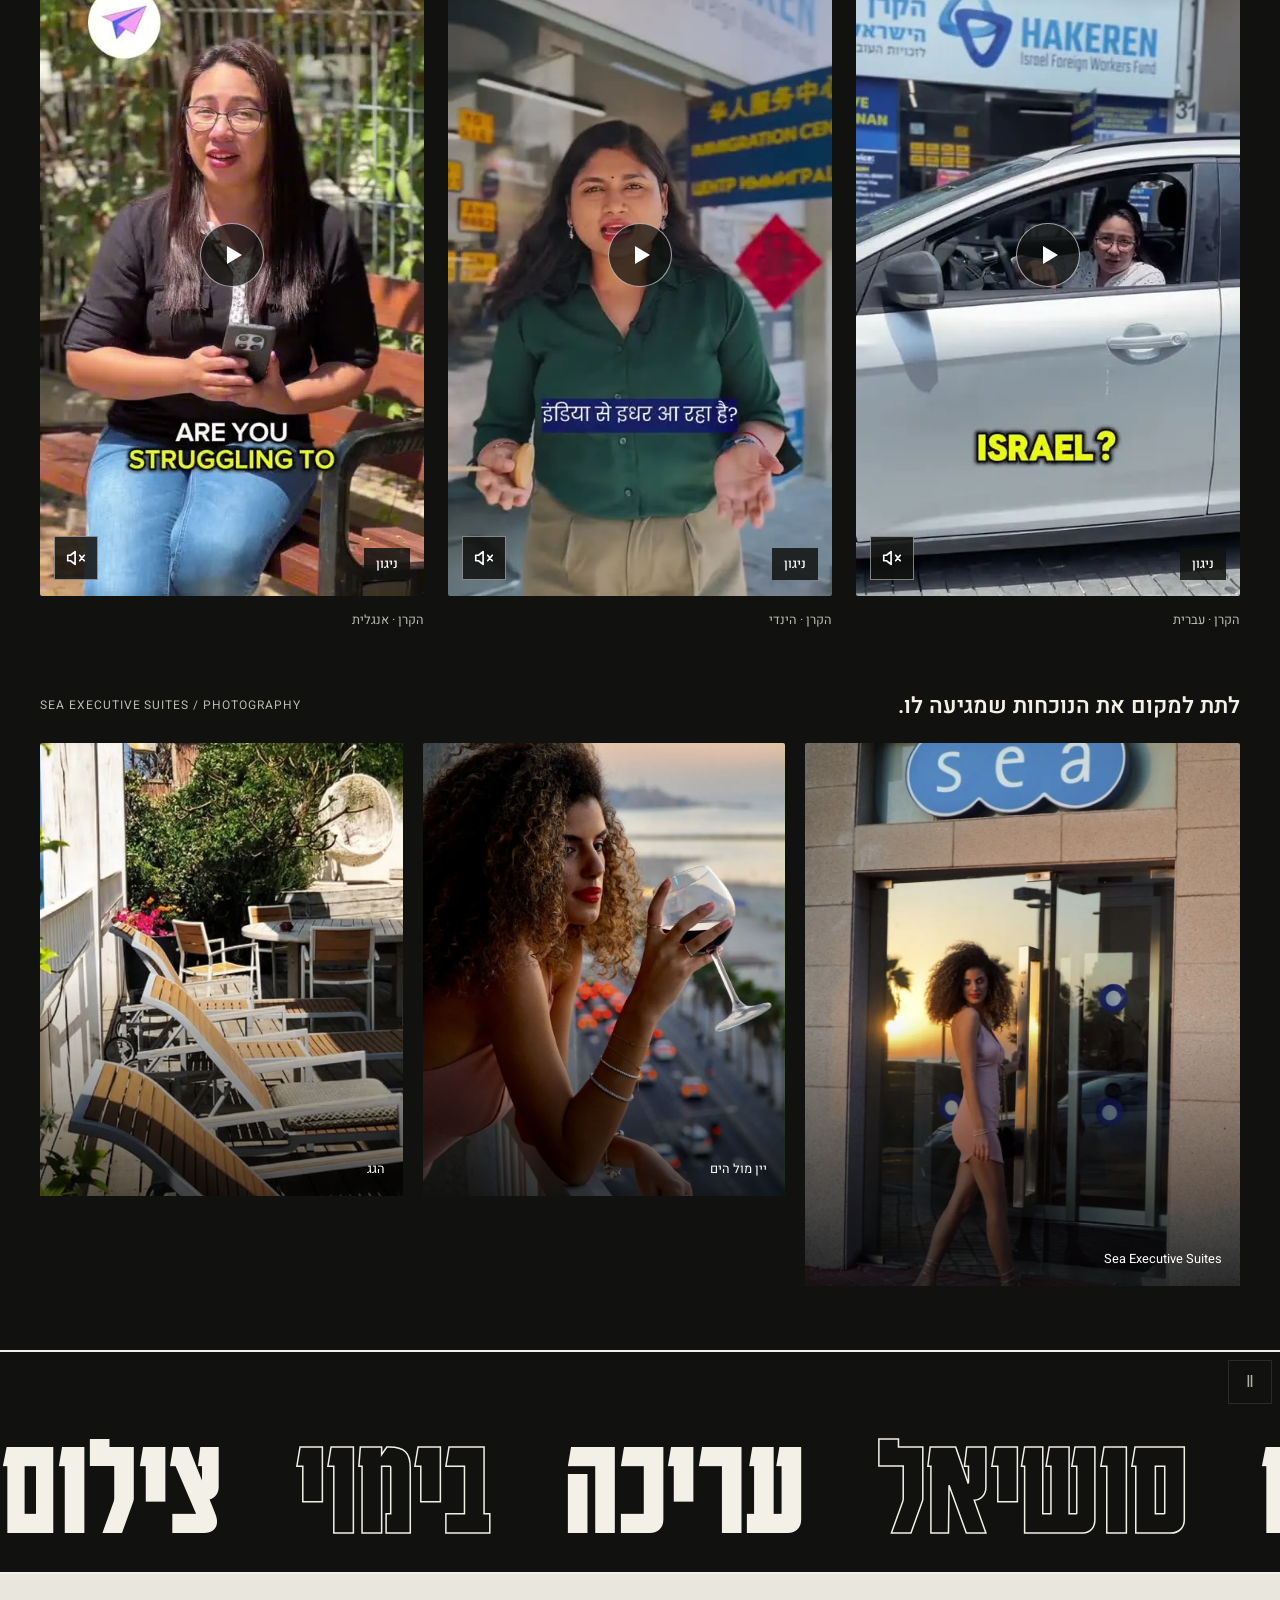
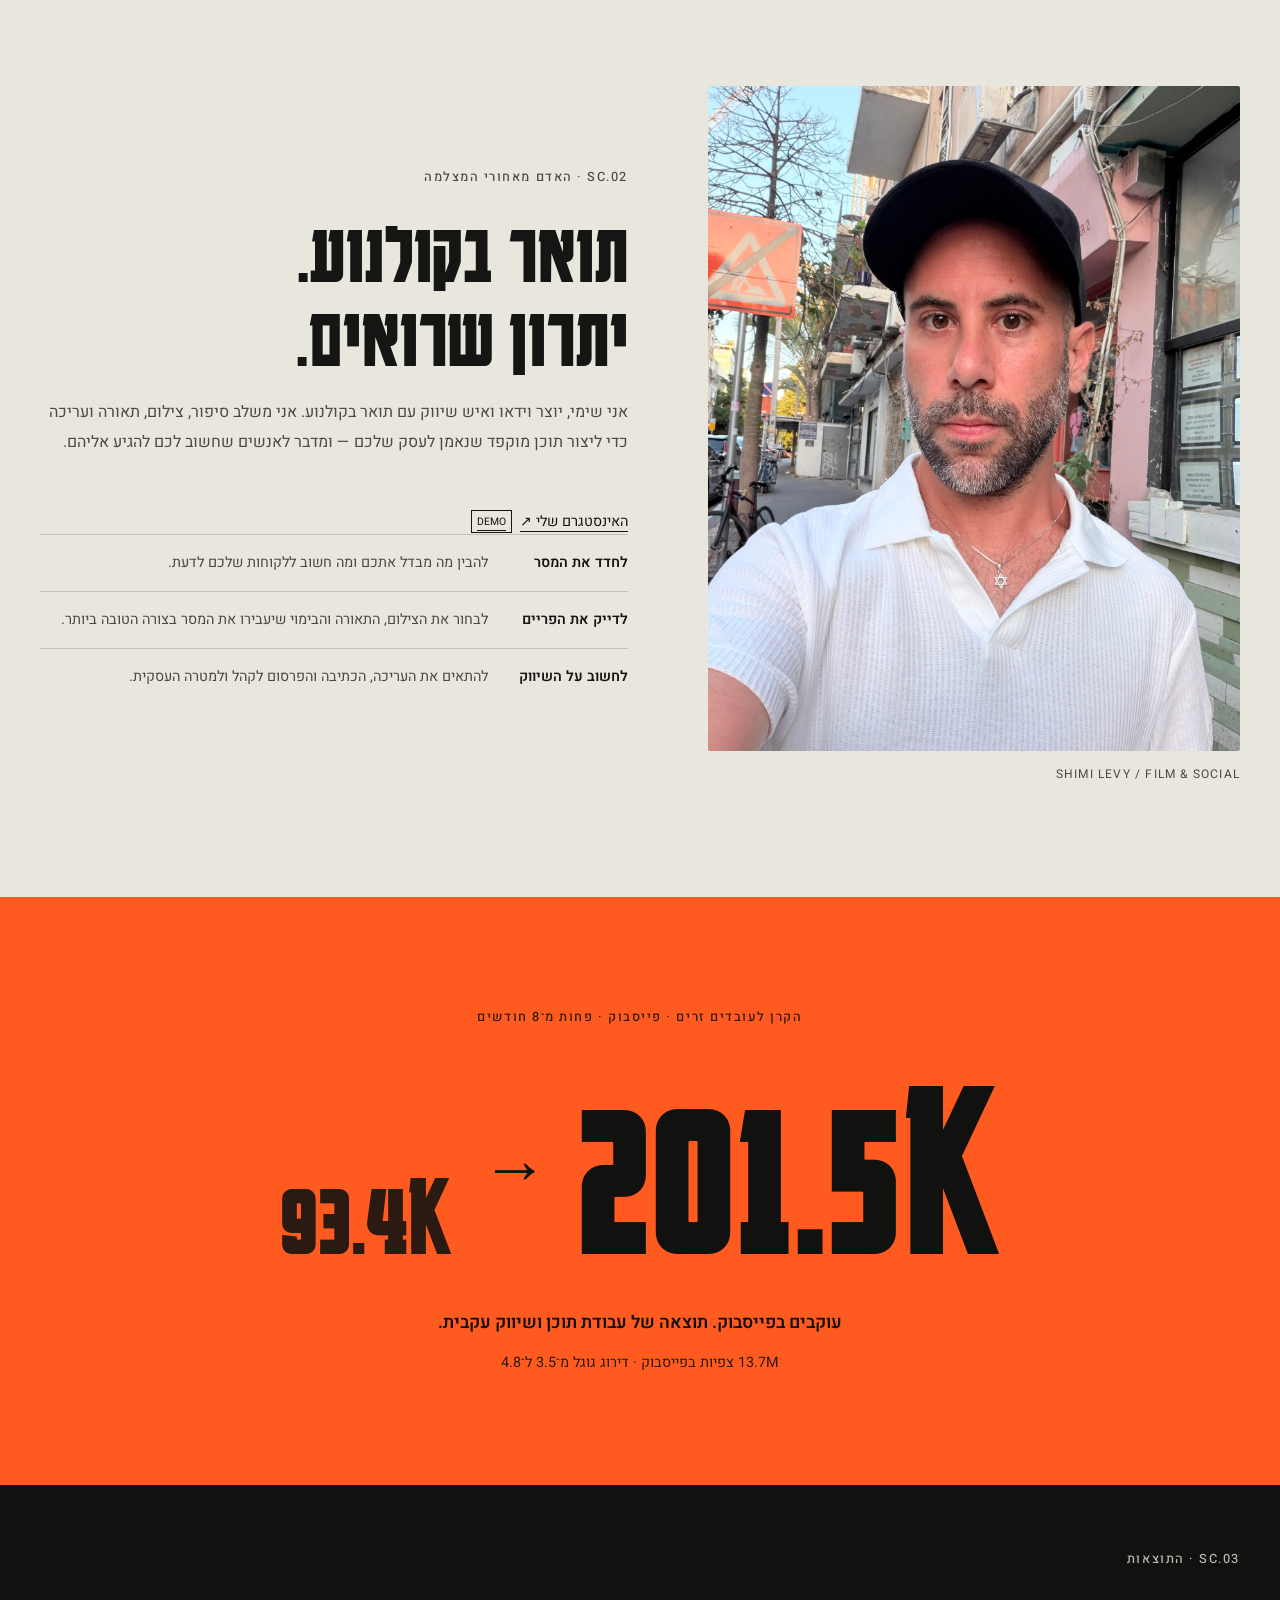
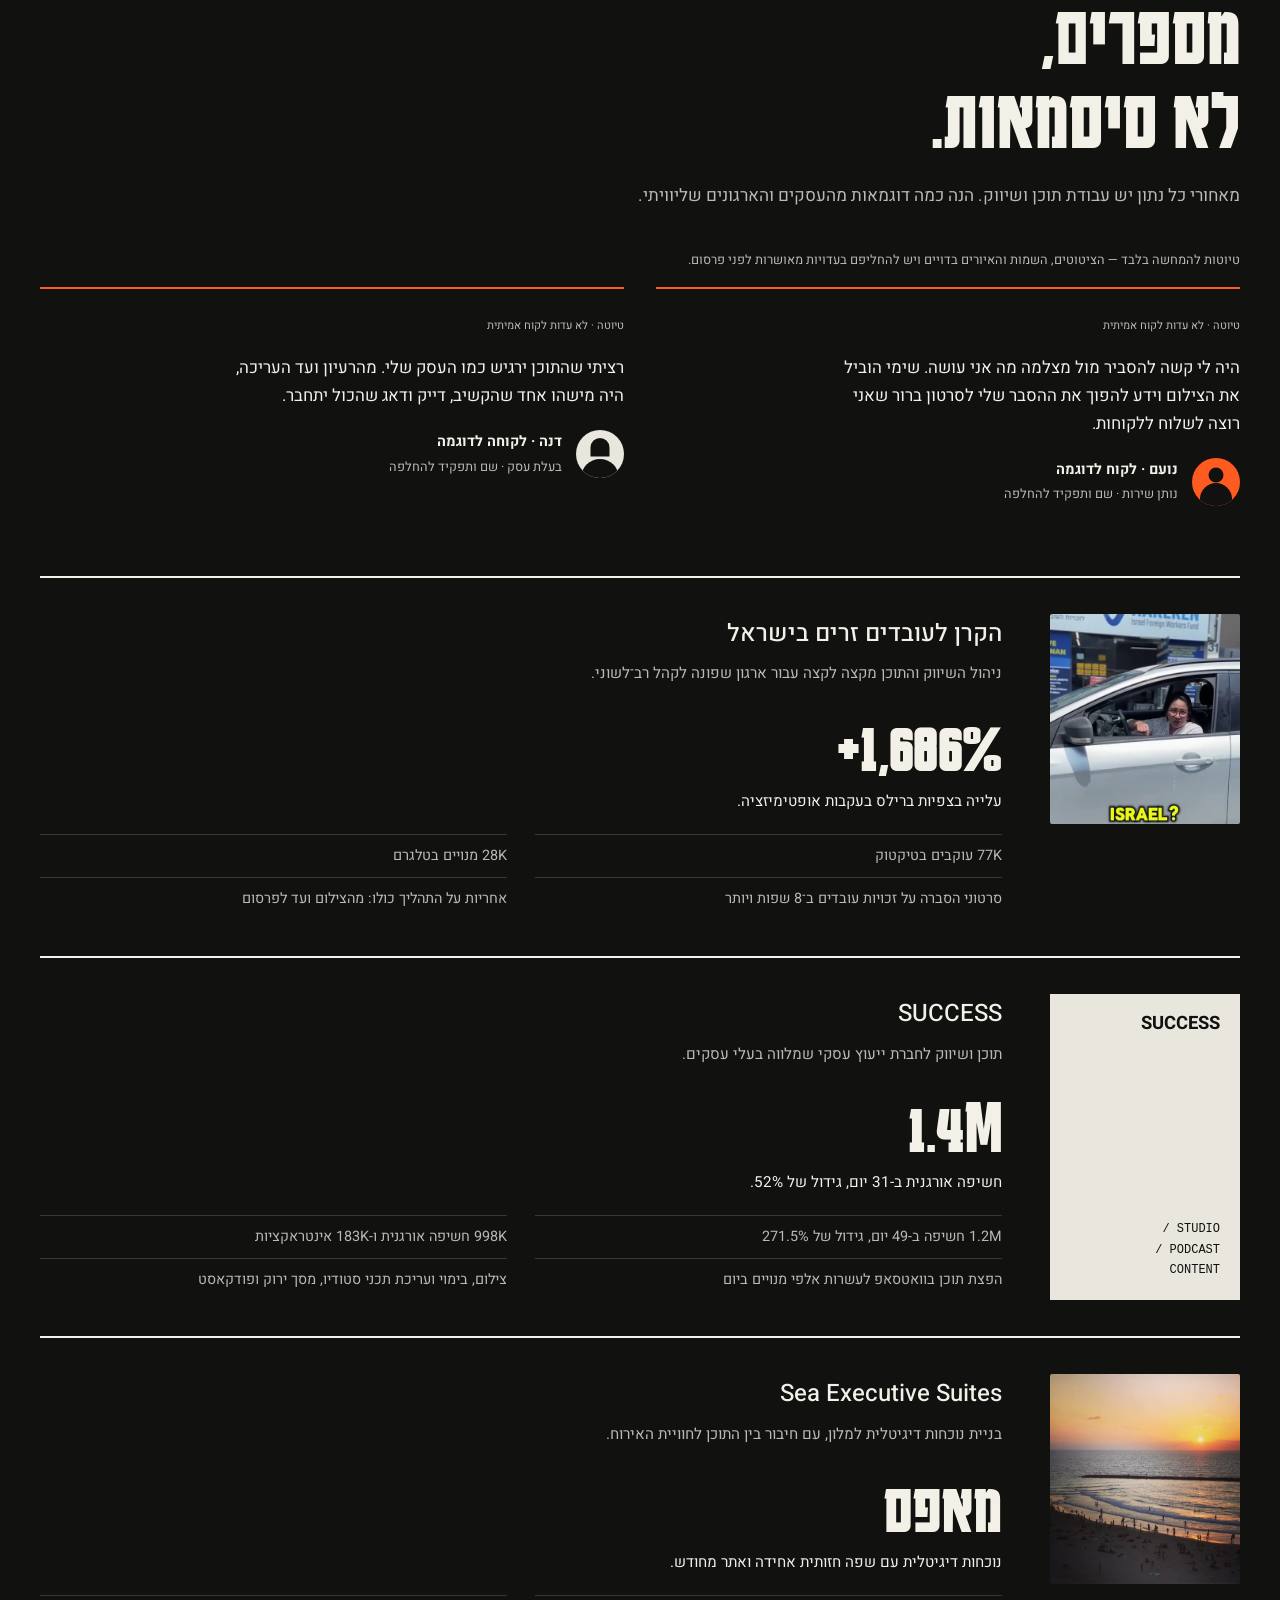
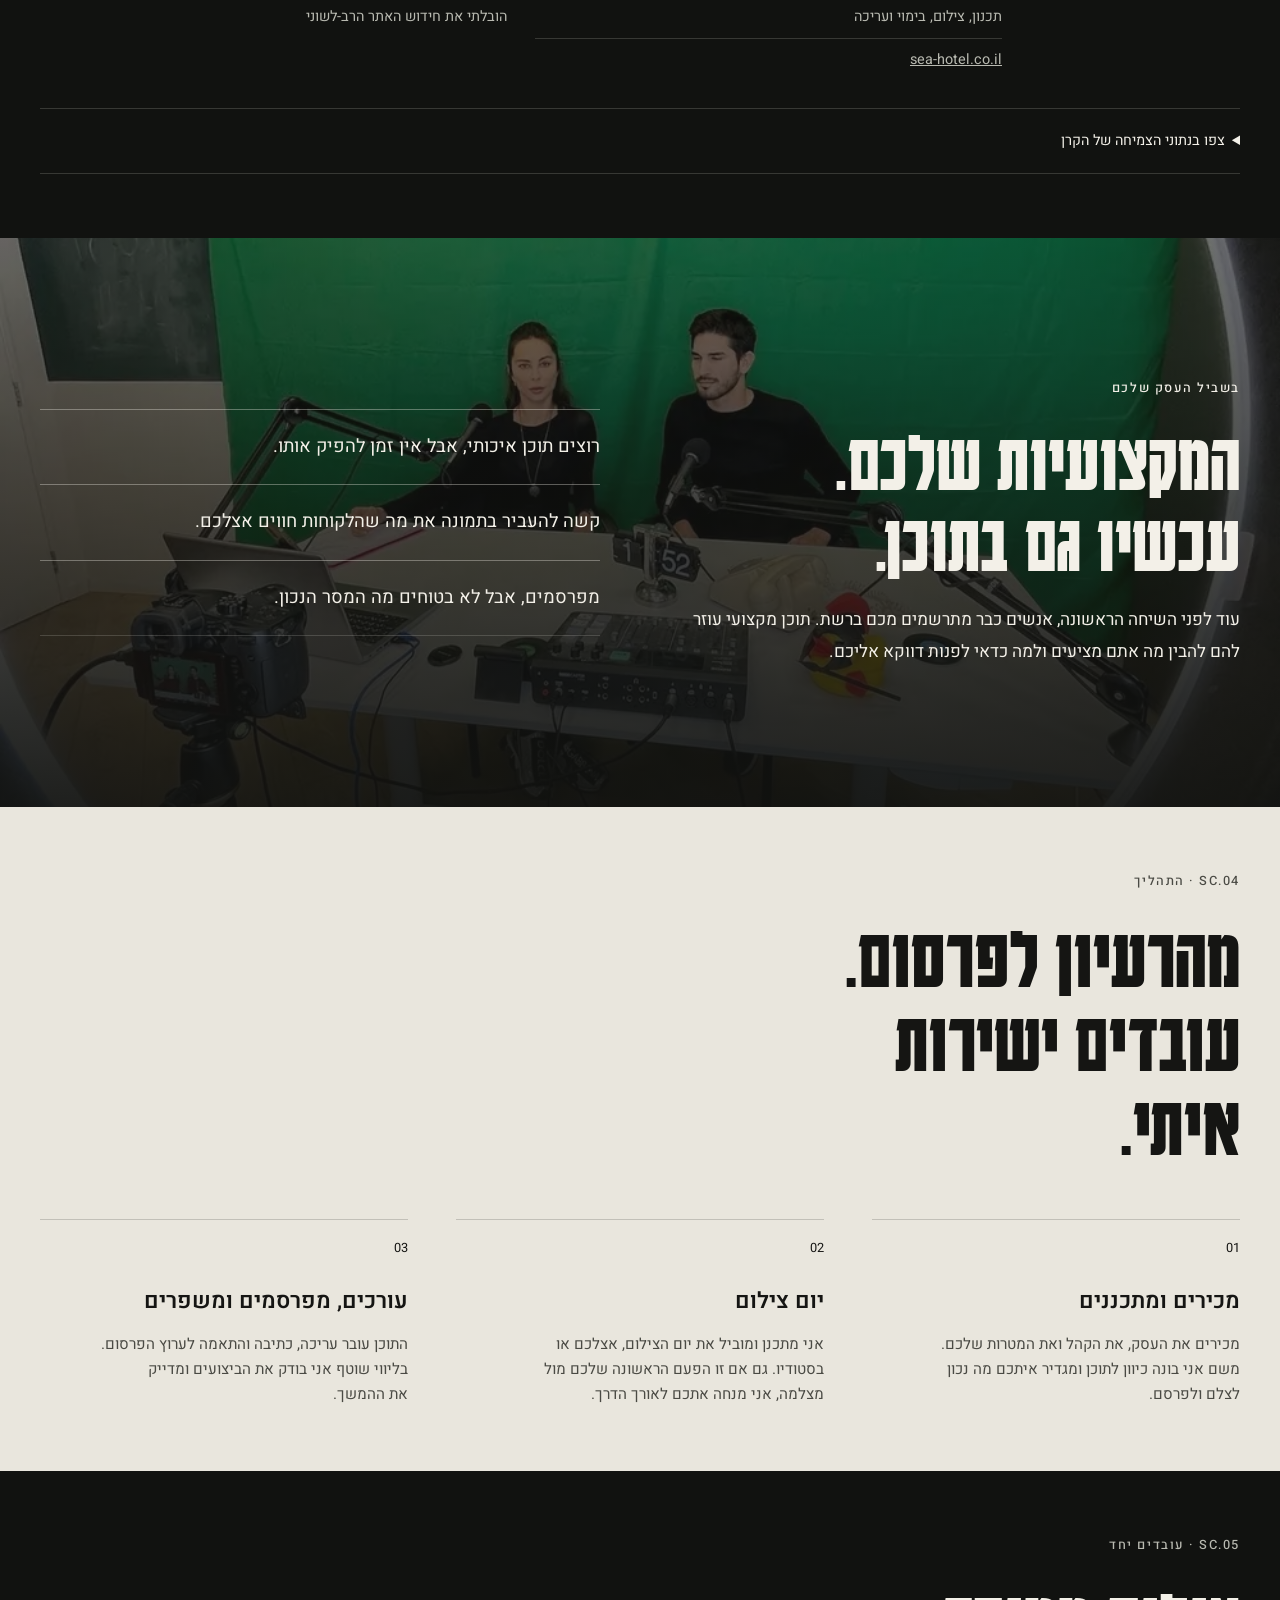
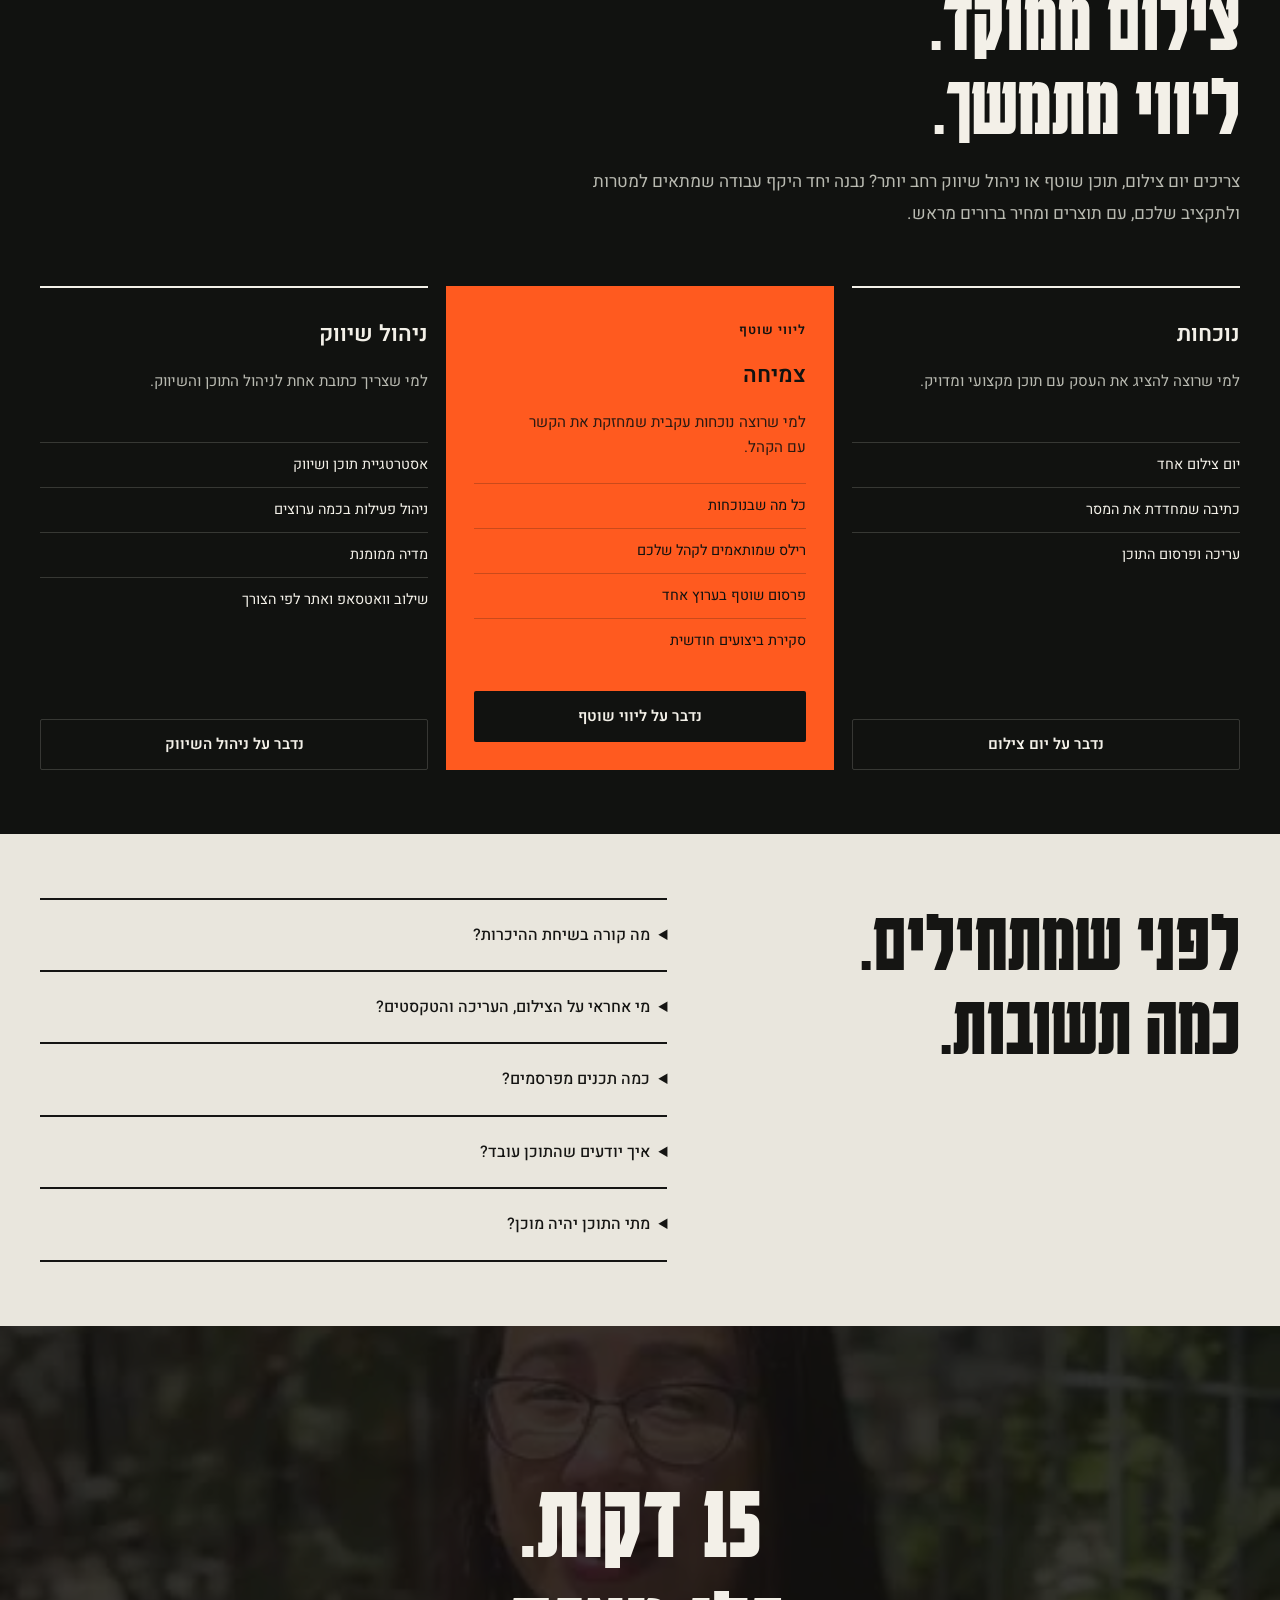
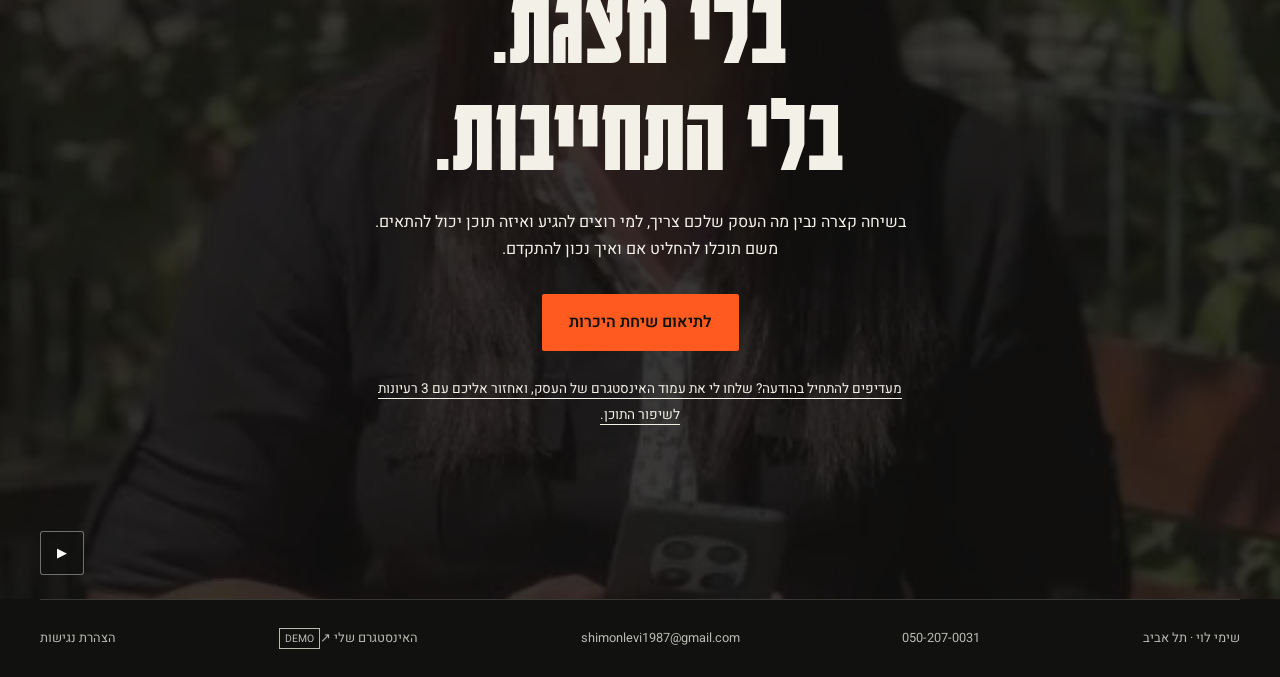
==== commit 62b59910: "Center and enlarge reel gallery play icons" ====
--- a/index.html
+++ b/index.html
@@ -39,7 +39,7 @@
       rel="stylesheet"
     />
     <link rel="preload" as="image" href="assets/hero-poster.webp" type="image/webp" />
-    <link rel="stylesheet" href="styles.css?v=18" />
+    <link rel="stylesheet" href="styles.css?v=19" />
     <script>
       document.documentElement.classList.add("js");
       try {
@@ -112,7 +112,7 @@
           <figure class="reveal" style="--i:0">
             <div class="reel-player" data-reel="01">
             <video src="assets/reel.mp4" poster="assets/reel-poster.webp" width="480" height="854" controls muted playsinline preload="none" aria-label="ריל להקרן בעברית" data-label-he="ריל להקרן בעברית" data-label-en="A Hebrew reel for Hakeren"></video>
-              <button class="reel-toggle" type="button" aria-label="ניגון סרטון" hidden><span class="play-symbol" aria-hidden="true">▶</span><span class="reel-status" aria-hidden="true">ניגון</span></button>
+              <button class="reel-toggle playback-control" data-playing="false" type="button" aria-label="ניגון סרטון" hidden><span class="play-symbol" aria-hidden="true"><svg class="playback-icon" viewBox="0 0 24 24" fill="currentColor" aria-hidden="true" focusable="false"><path class="playback-play" d="M7 3 22 12 7 21Z" /><path class="playback-pause" d="M6 5h4v14H6Zm8 0h4v14h-4Z" /></svg></span><span class="reel-status" aria-hidden="true">ניגון</span></button>
               <button class="reel-sound sound-toggle" type="button" aria-label="הפעלת שמע" title="הפעלת שמע" aria-pressed="false" hidden><svg class="sound-icon" viewBox="0 0 24 24" fill="none" stroke="currentColor" stroke-width="1.8" stroke-linecap="round" stroke-linejoin="round" aria-hidden="true" focusable="false"><path d="M11 5 6 9H3v6h3l5 4V5Z" /><path class="sound-off" d="m16 9 5 6m0-6-5 6" /><path class="sound-on" d="M15 8a6 6 0 0 1 0 8m3-11a10 10 0 0 1 0 14" /></svg></button>
             </div>
             <figcaption data-he="הקרן · עברית" data-en="Hakeren · Hebrew">הקרן · עברית</figcaption>
@@ -120,7 +120,7 @@
           <figure class="reveal" style="--i:1">
             <div class="reel-player" data-reel="02">
             <video src="assets/reel-2.mp4" poster="assets/reel-2.webp" width="480" height="854" controls muted playsinline preload="none" aria-label="ריל להקרן בהינדי" data-label-he="ריל להקרן בהינדי" data-label-en="A Hindi reel for Hakeren"></video>
-              <button class="reel-toggle" type="button" aria-label="ניגון סרטון" hidden><span class="play-symbol" aria-hidden="true">▶</span><span class="reel-status" aria-hidden="true">ניגון</span></button>
+              <button class="reel-toggle playback-control" data-playing="false" type="button" aria-label="ניגון סרטון" hidden><span class="play-symbol" aria-hidden="true"><svg class="playback-icon" viewBox="0 0 24 24" fill="currentColor" aria-hidden="true" focusable="false"><path class="playback-play" d="M7 3 22 12 7 21Z" /><path class="playback-pause" d="M6 5h4v14H6Zm8 0h4v14h-4Z" /></svg></span><span class="reel-status" aria-hidden="true">ניגון</span></button>
               <button class="reel-sound sound-toggle" type="button" aria-label="הפעלת שמע" title="הפעלת שמע" aria-pressed="false" hidden><svg class="sound-icon" viewBox="0 0 24 24" fill="none" stroke="currentColor" stroke-width="1.8" stroke-linecap="round" stroke-linejoin="round" aria-hidden="true" focusable="false"><path d="M11 5 6 9H3v6h3l5 4V5Z" /><path class="sound-off" d="m16 9 5 6m0-6-5 6" /><path class="sound-on" d="M15 8a6 6 0 0 1 0 8m3-11a10 10 0 0 1 0 14" /></svg></button>
             </div>
             <figcaption data-he="הקרן · הינדי" data-en="Hakeren · Hindi">הקרן · הינדי</figcaption>
@@ -128,7 +128,7 @@
           <figure class="reveal" style="--i:2">
             <div class="reel-player" data-reel="03">
             <video src="assets/reel-3.mp4" poster="assets/reel-3.webp" width="480" height="854" controls muted playsinline preload="none" aria-label="ריל להקרן באנגלית" data-label-he="ריל להקרן באנגלית" data-label-en="An English reel for Hakeren"></video>
-              <button class="reel-toggle" type="button" aria-label="ניגון סרטון" hidden><span class="play-symbol" aria-hidden="true">▶</span><span class="reel-status" aria-hidden="true">ניגון</span></button>
+              <button class="reel-toggle playback-control" data-playing="false" type="button" aria-label="ניגון סרטון" hidden><span class="play-symbol" aria-hidden="true"><svg class="playback-icon" viewBox="0 0 24 24" fill="currentColor" aria-hidden="true" focusable="false"><path class="playback-play" d="M7 3 22 12 7 21Z" /><path class="playback-pause" d="M6 5h4v14H6Zm8 0h4v14h-4Z" /></svg></span><span class="reel-status" aria-hidden="true">ניגון</span></button>
               <button class="reel-sound sound-toggle" type="button" aria-label="הפעלת שמע" title="הפעלת שמע" aria-pressed="false" hidden><svg class="sound-icon" viewBox="0 0 24 24" fill="none" stroke="currentColor" stroke-width="1.8" stroke-linecap="round" stroke-linejoin="round" aria-hidden="true" focusable="false"><path d="M11 5 6 9H3v6h3l5 4V5Z" /><path class="sound-off" d="m16 9 5 6m0-6-5 6" /><path class="sound-on" d="M15 8a6 6 0 0 1 0 8m3-11a10 10 0 0 1 0 14" /></svg></button>
             </div>
             <figcaption data-he="הקרן · אנגלית" data-en="Hakeren · English">הקרן · אנגלית</figcaption>
@@ -408,7 +408,7 @@
     <div class="dock">
       <a class="btn js-wa" data-wa="dock" data-he="בואו נדבר בוואטסאפ" data-en="Let’s talk on WhatsApp">בואו נדבר בוואטסאפ</a>
     </div>
-    <script src="main.js?v=14"></script>
+    <script src="main.js?v=15"></script>
     <script src="analytics.js?v=11"></script>
   </body>
 </html>
--- a/styles.css
+++ b/styles.css
@@ -75,6 +75,8 @@
 .hero-media.is-recording .rec::before { animation: blink 1s steps(2) infinite; }
 @keyframes blink { 50% { opacity: .2; } }
 .media-button { cursor: pointer; border: 1px solid #ffffff66; background: #111210bb; color: white; padding: 8px 12px; min-height: 44px; min-width: 44px; border-radius: 3px; font-size: .8rem; }
+.playback-icon { display: block; width: 24px; height: 24px; }
+.playback-control[data-playing="true"] .playback-play, .playback-control[data-playing="false"] .playback-pause { display: none; }
 .sound-toggle { display: inline-flex; align-items: center; justify-content: center; width: 44px; height: 44px; padding: 0; }
 .sound-icon { display: block; width: 22px; height: 22px; }
 .sound-toggle[aria-pressed="false"] .sound-on, .sound-toggle[aria-pressed="true"] .sound-off { display: none; }
@@ -337,7 +339,7 @@
 .ticker-toggle { position: absolute; inset-inline-end: 12px; bottom: 12px; z-index: 1; min-width: 44px; min-height: 44px; border: 1px solid var(--line); background: var(--bg); color: var(--ink); font: 500 1rem/1 Heebo, sans-serif; cursor: pointer; }
 .ticker-toggle[hidden] { display: none; }
 .reel-toggle { position: absolute; inset: 0; width: 100%; border: 0; padding: 0; background: transparent; color: #fff; display: grid; place-items: center; cursor: pointer; }
-.play-symbol { display: grid; place-items: center; width: 64px; height: 64px; border: 1px solid #fff9; border-radius: 50%; background: #111210b8; font-size: 1.25rem; padding-inline-start: 3px; }
+.play-symbol { display: grid; place-items: center; width: 64px; height: 64px; border: 1px solid #fff9; border-radius: 50%; background: #111210b8; }
 .is-playing .play-symbol { opacity: 0; }
 .is-playing .reel-toggle:hover .play-symbol, .is-playing .reel-toggle:focus-visible .play-symbol { opacity: 1; }
 .reel-status { position: absolute; bottom: 16px; inset-inline-start: 14px; background: #111210d9; padding: 8px 12px; font: 500 .8rem/1.3 Heebo, sans-serif; }
